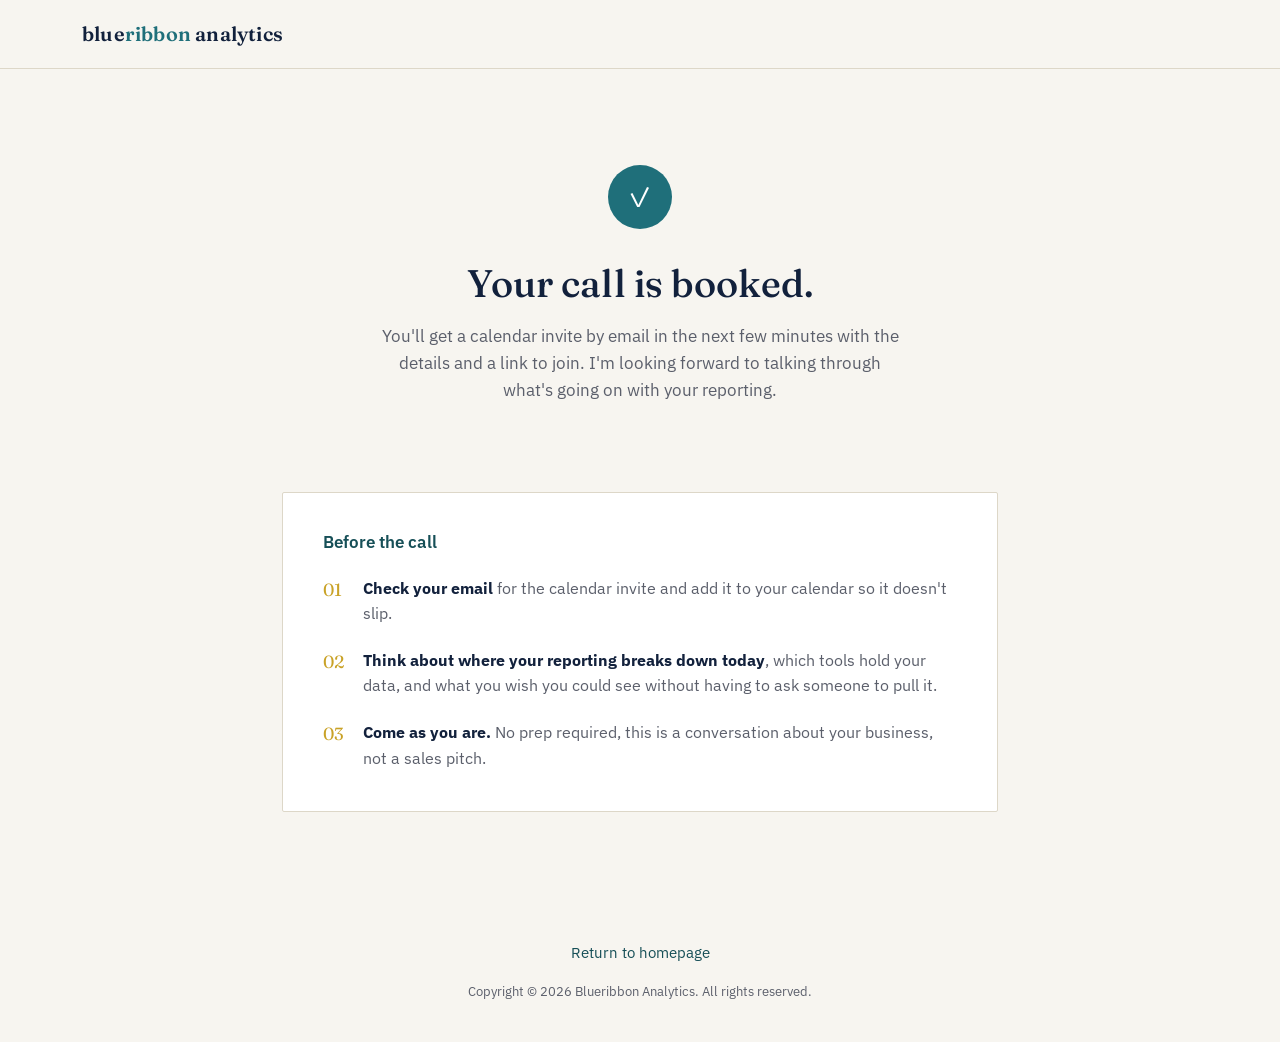
==== booking-confirmed/index.html @ b808d117 "Update index.html" ====
<!DOCTYPE html>
<html lang="en">
<head>
<meta charset="UTF-8">
<meta name="viewport" content="width=device-width, initial-scale=1.0">
<meta name="robots" content="noindex, nofollow">
<title>Booking Confirmed | Blueribbon Analytics</title>
<link rel="preconnect" href="https://fonts.googleapis.com">
<link rel="preconnect" href="https://fonts.gstatic.com" crossorigin>
<link href="https://fonts.googleapis.com/css2?family=Fraunces:opsz,wght@9..144,400;9..144,500;9..144,600&family=IBM+Plex+Sans:wght@400;500;600&display=swap" rel="stylesheet">
<style>

  :root{
    --ink:#12213C;
    --paper:#F7F5F0;
    --white:#FFFFFF;
    --signal:#1F6F7A;
    --signal-dark:#164F57;
    --gold:#C9A227;
    --line:#DDD7C8;
    --muted:#5B5F6B;
    --radius:2px;
    --maxw:780px;
  }

  *{box-sizing:border-box;}
  body{
    margin:0;
    background:var(--paper);
    color:var(--ink);
    font-family:'IBM Plex Sans', sans-serif;
    font-size:16px;
    line-height:1.6;
  }
  h1,h2{
    font-family:'Fraunces', serif;
    font-weight:500;
    line-height:1.15;
    margin:0;
    color:var(--ink);
  }
  p{margin:0;}
  a{color:inherit;}
  .wrap{max-width:var(--maxw); margin:0 auto; padding:0 32px;}

  header.site-nav{
    border-bottom:1px solid var(--line);
    background:var(--paper);
  }
  .nav-inner{
    max-width:1180px; margin:0 auto; padding:18px 32px;
  }
  .logo{
    font-family:'Fraunces', serif; font-weight:600; font-size:1.25rem;
    letter-spacing:0.01em;
  }
  .logo span{color:var(--signal);}

  section.confirm-hero{padding:96px 0 40px; text-align:center;}
  .check-badge{
    width:64px; height:64px; border-radius:50%;
    background:var(--signal); color:var(--white);
    display:flex; align-items:center; justify-content:center;
    margin:0 auto 32px; font-size:28px;
  }
  .confirm-hero h1{font-size:clamp(1.8rem, 3vw, 2.4rem); max-width:24ch; margin:0 auto 18px;}
  .confirm-hero p{font-size:1.05rem; color:var(--muted); max-width:52ch; margin:0 auto;}

  section.next-steps{padding:48px 0 88px;}
  .steps-card{
    background:var(--white); border:1px solid var(--line);
    border-radius:var(--radius); padding:40px;
  }
  .steps-card h2{font-size:1.05rem; font-weight:600; font-family:'IBM Plex Sans', sans-serif; color:var(--signal-dark); margin-bottom:24px;}
  .step-row{display:flex; gap:16px; margin-bottom:22px;}
  .step-row:last-child{margin-bottom:0;}
  .step-num{
    font-family:'Fraunces', serif; color:var(--gold); font-size:1.1rem;
    flex-shrink:0; width:24px;
  }
  .step-text p{color:var(--muted); font-size:0.98rem;}
  .step-text strong{color:var(--ink);}

  footer{padding:40px 0; text-align:center;}
  footer a{text-decoration:none; color:var(--signal-dark); font-size:0.92rem;}
  .footer-bottom{font-size:0.82rem; color:var(--muted); margin-top:16px;}

</style>
<!-- Google tag (gtag.js) -->
<script async src="https://www.googletagmanager.com/gtag/js?id=G-GEXEQWJWHE"></script>
<script>
  window.dataLayer = window.dataLayer || [];
  function gtag(){dataLayer.push(arguments);}
  gtag("js", new Date());
  gtag("config", "G-GEXEQWJWHE");
</script>
</head>
<body>

<header class="site-nav">
  <div class="nav-inner">
    <div class="logo">blue<span>ribbon</span> analytics</div>
  </div>
</header>

<section class="confirm-hero">
  <div class="wrap">
    <div class="check-badge">&#10003;</div>
    <h1>Your call is booked.</h1>
    <p>You'll get a calendar invite by email in the next few minutes with the details and a link to join. I'm looking forward to talking through what's going on with your reporting.</p>
  </div>
</section>

<section class="next-steps">
  <div class="wrap">
    <div class="steps-card">
      <h2>Before the call</h2>
      <div class="step-row">
        <div class="step-num">01</div>
        <div class="step-text"><p><strong>Check your email</strong> for the calendar invite and add it to your calendar so it doesn't slip.</p></div>
      </div>
      <div class="step-row">
        <div class="step-num">02</div>
        <div class="step-text"><p><strong>Think about where your reporting breaks down today</strong>, which tools hold your data, and what you wish you could see without having to ask someone to pull it.</p></div>
      </div>
      <div class="step-row">
        <div class="step-num">03</div>
        <div class="step-text"><p><strong>Come as you are.</strong> No prep required, this is a conversation about your business, not a sales pitch.</p></div>
      </div>
    </div>
  </div>
</section>

<footer>
  <a href="/">Return to homepage</a>
  <div class="footer-bottom">Copyright &copy; 2026 Blueribbon Analytics. All rights reserved.</div>
</footer>

</body>
</html>
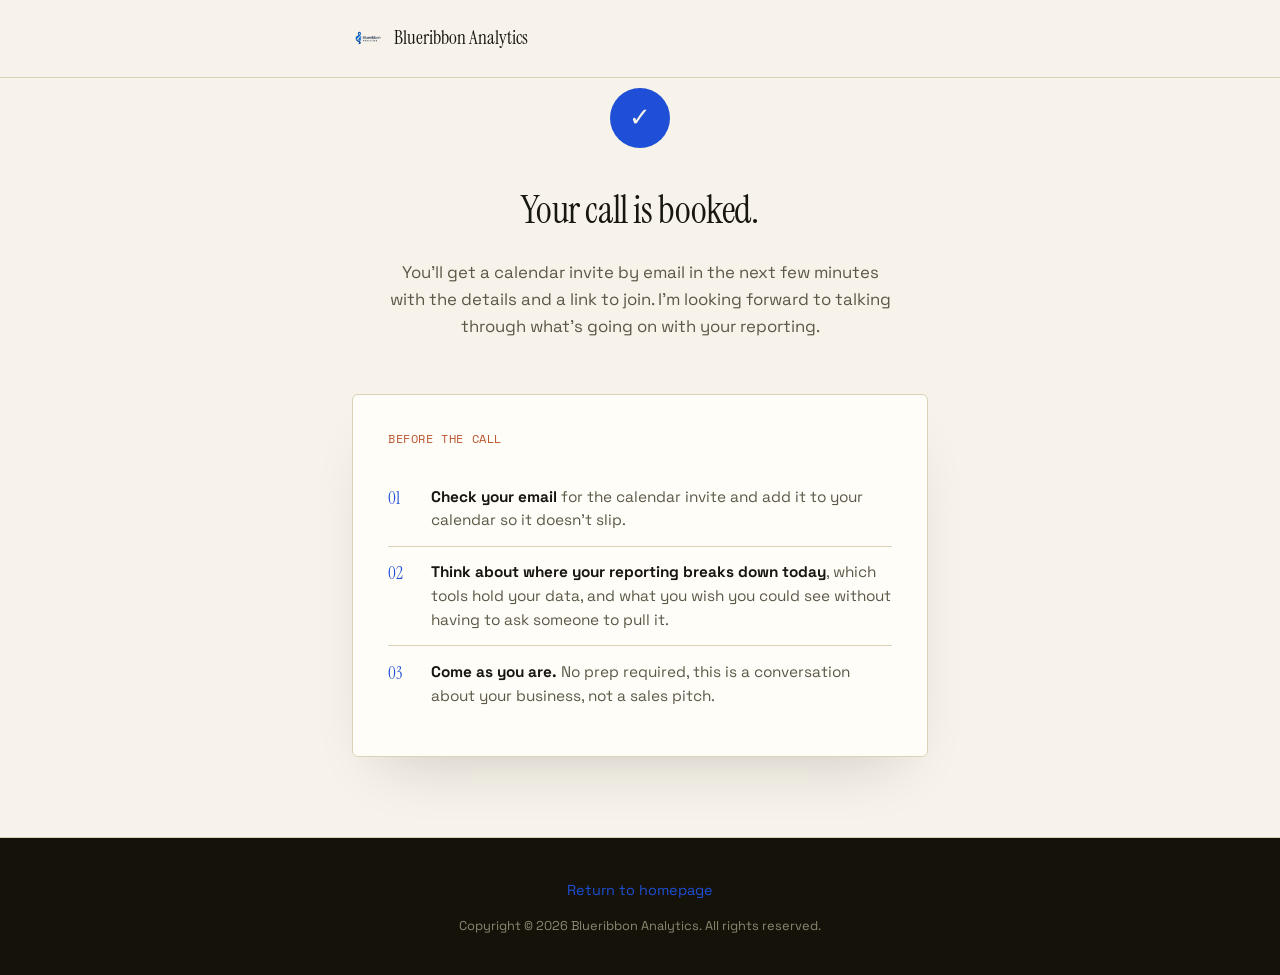
==== commit 65c858ae: "Rename booking-confirmed-index.html to booking-confirmed/index.html" ====
--- a/booking-confirmed/index.html
+++ b/booking-confirmed/index.html
@@ -7,83 +7,472 @@
 <title>Booking Confirmed | Blueribbon Analytics</title>
 <link rel="preconnect" href="https://fonts.googleapis.com">
 <link rel="preconnect" href="https://fonts.gstatic.com" crossorigin>
-<link href="https://fonts.googleapis.com/css2?family=Fraunces:opsz,wght@9..144,400;9..144,500;9..144,600&family=IBM+Plex+Sans:wght@400;500;600&display=swap" rel="stylesheet">
+<link href="https://fonts.googleapis.com/css2?family=Instrument+Serif:ital@0;1&family=Space+Grotesk:wght@400;600;700&family=Space+Mono:wght@400&display=swap" rel="stylesheet">
 <style>
-
   :root{
-    --ink:#12213C;
-    --paper:#F7F5F0;
-    --white:#FFFFFF;
-    --signal:#1F6F7A;
-    --signal-dark:#164F57;
-    --gold:#C9A227;
-    --line:#DDD7C8;
-    --muted:#5B5F6B;
-    --radius:2px;
-    --maxw:780px;
+    --paper:#F7F3EA;
+    --paper-2:#EFE8D8;
+    --paper-3:#E7DEC9;
+    --ink:#17160F;
+    --ink-soft:#5C5847;
+    --ink-faint:#8C8672;
+    --line:#DBD1B8;
+    --line-strong:#C7BB9C;
+    --blue:#1E4FD6;
+    --blue-deep:#12379E;
+    --rust:#B8542C;
+    --rust-soft:#E3B392;
+    --cream-card:#FFFDF8;
+    --dark:#151309;
+    --dark-2:#1E1B10;
+    --radius-md:4px;
+    --radius-lg:6px;
+    --maxw:1240px;
   }
 
   *{box-sizing:border-box;}
+  html{scroll-behavior:smooth;}
+  @media (prefers-reduced-motion: reduce){
+    html{scroll-behavior:auto;}
+    *{animation-duration:0.001ms !important; animation-iteration-count:1 !important; transition-duration:0.001ms !important;}
+  }
+
   body{
     margin:0;
+    font-family:'Space Grotesk', sans-serif;
+    color:var(--ink);
     background:var(--paper);
+    line-height:1.6;
+    -webkit-font-smoothing:antialiased;
+    font-size:16.5px;
+  }
+  h1,h2,h3,h4{
+    font-family:'Instrument Serif', serif;
+    margin:0;
+    font-weight:400;
+    letter-spacing:-0.01em;
+  }
+  p{margin:0;}
+  a{color:inherit;text-decoration:none;}
+  img{max-width:100%;display:block;}
+  ul{list-style:none;margin:0;padding:0;}
+  button{font-family:inherit; background:none; border:none; cursor:pointer;}
+  section{padding:7rem 0;}
+  .wrap{width:min(var(--maxw), 92%); margin:0 auto;}
+  .mono{font-family:'Space Mono', monospace;}
+
+  .skip-link{
+    position:absolute; left:-999px; top:auto;
+    background:var(--rust); color:var(--paper);
+    padding:0.9rem 1.4rem; z-index:300; font-weight:700;
+  }
+  .skip-link:focus{left:0; top:0;}
+  a:focus-visible, button:focus-visible, summary:focus-visible{
+    outline:3px solid var(--rust); outline-offset:3px;
+  }
+
+  /* progress bar */
+  #scroll-progress{
+    position:fixed; top:0; left:0; height:3px; background:linear-gradient(90deg, var(--blue), var(--rust));
+    width:0%; z-index:400; transition:width 0.1s linear;
+  }
+
+  /* ---------- BUTTONS ---------- */
+  .btn{
+    display:inline-flex; align-items:center; gap:0.6rem;
+    padding:1rem 1.9rem;
+    font-weight:600; font-size:0.95rem;
+    border-radius:2px;
+    transition:transform 0.2s ease, background 0.2s ease, color 0.2s ease, border-color 0.2s ease;
+  }
+  .btn-solid{background:var(--ink); color:var(--paper);}
+  .btn-solid:hover{background:var(--rust); transform:translateY(-2px);}
+  .btn-line{border:1.5px solid var(--ink); color:var(--ink);}
+  .btn-line:hover{border-color:var(--rust); color:var(--rust);}
+  .btn-text{gap:0.4rem; font-weight:600; border-bottom:1.5px solid var(--ink); padding:0.2rem 0 0.1rem; border-radius:0;}
+  .btn-text:hover{border-color:var(--rust); color:var(--rust);}
+  .btn-text svg{width:14px; height:14px; transition:transform 0.2s ease;}
+  .btn-text:hover svg{transform:translate(3px,-3px);}
+  .btn-text-light{color:var(--paper); border-bottom:1.5px solid rgba(247,243,234,0.5);}
+  .btn-text-light:hover{color:var(--rust-soft); border-color:var(--rust-soft);}
+
+  /* ---------- NAV ---------- */
+  header{
+    position:fixed; inset:0 0 auto 0; z-index:200;
+    padding:1.3rem 0;
+    transition:background 0.3s ease, padding 0.3s ease, border-color 0.3s ease;
+    border-bottom:1px solid transparent;
+  }
+  header.scrolled{
+    background:rgba(247,243,234,0.92);
+    backdrop-filter:blur(8px);
+    border-bottom-color:var(--line);
+    padding:0.9rem 0;
+  }
+  nav{display:flex; align-items:center; justify-content:space-between; gap:1.5rem;}
+  .brand{display:flex; align-items:center; gap:0.7rem;}
+  .brand img{height:60px; width:60px; border-radius:8px;}
+  .brand-name{font-family:'Instrument Serif', serif; font-size:1.55rem; color:var(--ink); white-space:nowrap;}
+  .nav-links{display:flex; align-items:center; gap:2.1rem;}
+  .nav-links a{font-size:0.85rem; font-weight:600; text-transform:uppercase; letter-spacing:0.04em; color:var(--ink-soft); position:relative;}
+  .nav-links a:hover{color:var(--ink);}
+  .nav-links a.btn-solid{color:var(--paper);}
+  .nav-links a.btn-solid:hover{background:var(--blue); color:var(--paper);}
+  .nav-toggle{display:none; color:var(--ink); padding:0.4rem;}
+  .nav-toggle svg{width:24px; height:24px;}
+
+  /* ---------- HERO ---------- */
+  .hero{padding:9.5rem 0 5rem; position:relative; overflow:hidden;}
+  .hero .wrap{display:grid; grid-template-columns:1.15fr 0.85fr; gap:4rem; align-items:center;}
+  .hero-eyebrow{
+    display:inline-flex; align-items:center; gap:0.6rem;
+    font-size:0.76rem; font-weight:700; letter-spacing:0.08em; text-transform:uppercase;
+    color:var(--rust); margin-bottom:1.6rem;
+  }
+  .hero-eyebrow::before{content:'◆'; font-size:0.6rem;}
+  .hero h1{
+    font-size:clamp(2.6rem, 5.2vw, 4.4rem);
+    line-height:1.04;
     color:var(--ink);
-    font-family:'IBM Plex Sans', sans-serif;
-    font-size:16px;
-    line-height:1.6;
-  }
-  h1,h2{
-    font-family:'Fraunces', serif;
-    font-weight:500;
-    line-height:1.15;
-    margin:0;
-    color:var(--ink);
-  }
-  p{margin:0;}
-  a{color:inherit;}
-  .wrap{max-width:var(--maxw); margin:0 auto; padding:0 32px;}
-
-  header.site-nav{
-    border-bottom:1px solid var(--line);
-    background:var(--paper);
-  }
-  .nav-inner{
-    max-width:1180px; margin:0 auto; padding:18px 32px;
-  }
-  .logo{
-    font-family:'Fraunces', serif; font-weight:600; font-size:1.25rem;
-    letter-spacing:0.01em;
-  }
-  .logo span{color:var(--signal);}
-
-  section.confirm-hero{padding:96px 0 40px; text-align:center;}
-  .check-badge{
-    width:64px; height:64px; border-radius:50%;
-    background:var(--signal); color:var(--white);
-    display:flex; align-items:center; justify-content:center;
-    margin:0 auto 32px; font-size:28px;
-  }
-  .confirm-hero h1{font-size:clamp(1.8rem, 3vw, 2.4rem); max-width:24ch; margin:0 auto 18px;}
-  .confirm-hero p{font-size:1.05rem; color:var(--muted); max-width:52ch; margin:0 auto;}
-
-  section.next-steps{padding:48px 0 88px;}
-  .steps-card{
-    background:var(--white); border:1px solid var(--line);
-    border-radius:var(--radius); padding:40px;
-  }
-  .steps-card h2{font-size:1.05rem; font-weight:600; font-family:'IBM Plex Sans', sans-serif; color:var(--signal-dark); margin-bottom:24px;}
-  .step-row{display:flex; gap:16px; margin-bottom:22px;}
-  .step-row:last-child{margin-bottom:0;}
-  .step-num{
-    font-family:'Fraunces', serif; color:var(--gold); font-size:1.1rem;
-    flex-shrink:0; width:24px;
-  }
-  .step-text p{color:var(--muted); font-size:0.98rem;}
-  .step-text strong{color:var(--ink);}
-
-  footer{padding:40px 0; text-align:center;}
-  footer a{text-decoration:none; color:var(--signal-dark); font-size:0.92rem;}
-  .footer-bottom{font-size:0.82rem; color:var(--muted); margin-top:16px;}
+    margin-bottom:1.6rem;
+  }
+  .hero h1 i{font-style:italic; color:var(--blue);}
+  .hero .lead{
+    font-size:1.32rem; line-height:1.55; color:var(--ink-soft); max-width:33rem; margin-bottom:2.3rem;
+  }
+  .hero-actions{display:flex; flex-wrap:wrap; align-items:center; gap:1.6rem; margin-bottom:2.4rem;}
+  .hero-note{font-size:0.92rem; color:var(--ink-faint); max-width:27rem; margin-bottom:1.8rem;}
+  .hero-tags{display:flex; flex-wrap:wrap; align-items:center; gap:0.7rem;}
+  .hero-tags span{
+    font-family:'Space Mono', monospace;
+    font-size:0.72rem; color:var(--ink-soft);
+    border:1px solid var(--line-strong); padding:0.4rem 0.7rem; border-radius:2px;
+  }
+  .hero-badge-icon{
+    display:inline-flex; align-items:center; gap:0.5rem;
+    font-family:'Space Mono', monospace; font-size:0.72rem; color:var(--ink-soft);
+    border:1px solid var(--line-strong); padding:0.3rem 0.8rem 0.3rem 0.3rem; border-radius:100px;
+    background:var(--cream-card);
+  }
+  .hero-badge-icon img{height:26px; width:26px; border-radius:50%; object-fit:cover; flex-shrink:0;}
+
+  /* Hero flow visual */
+  .flow-visual{position:relative; display:flex; flex-direction:column; align-items:stretch; gap:0;}
+  .flow-source{
+    display:flex; align-items:center; gap:0.8rem;
+    background:var(--cream-card); border:1px solid var(--line);
+    border-radius:var(--radius-md); padding:0.75rem 1rem;
+    font-size:0.86rem; font-weight:600; color:var(--ink-soft);
+    box-shadow:0 8px 20px -14px rgba(23,22,15,0.15);
+  }
+  .flow-source svg{width:18px; height:18px; color:var(--blue); flex-shrink:0;}
+  .flow-connector{
+    width:1.5px; height:24px; background:repeating-linear-gradient(to bottom, var(--line-strong) 0 4px, transparent 4px 8px);
+    margin-left:1.35rem;
+  }
+  .flow-result{
+    margin-top:0.6rem;
+    background:linear-gradient(165deg, #201D12 0%, var(--ink) 55%, #0F0E09 100%);
+    color:var(--paper);
+    border-radius:12px;
+    padding:0;
+    box-shadow:0 40px 80px -32px rgba(23,22,15,0.55), 0 1px 0 rgba(255,255,255,0.06) inset;
+    position:relative;
+    overflow:hidden;
+    border:1px solid rgba(247,243,234,0.08);
+  }
+  .flow-result::before{
+    content:'';
+    position:absolute; inset:0;
+    background:radial-gradient(circle at 85% -10%, rgba(62,130,250,0.28), transparent 55%);
+    pointer-events:none;
+  }
+  .flow-result-chrome{
+    display:flex; align-items:center; gap:0.4rem;
+    padding:0.85rem 1.3rem;
+    border-bottom:1px solid rgba(247,243,234,0.08);
+    position:relative;
+  }
+  .flow-result-chrome span{width:7px; height:7px; border-radius:50%; background:rgba(247,243,234,0.16);}
+  .flow-result-chrome .rc-title{
+    margin-left:auto; font-family:'Space Mono',monospace; font-size:0.66rem; letter-spacing:0.05em;
+    color:rgba(247,243,234,0.4); text-transform:uppercase;
+  }
+  .flow-result-body{padding:1.7rem 1.8rem 1.9rem; position:relative;}
+  .flow-result-label{
+    font-family:'Space Mono', monospace; font-size:0.68rem; letter-spacing:0.08em; text-transform:uppercase;
+    color:var(--rust-soft); margin-bottom:1rem; display:flex; align-items:center; gap:0.5rem;
+  }
+  .flow-result-label .dot{width:6px; height:6px; border-radius:50%; background:#7CD98A; box-shadow:0 0 10px #7CD98A; animation:pulse 2s infinite;}
+  @keyframes pulse{0%,100%{opacity:1;}50%{opacity:0.25;}}
+  .flow-result-num{font-family:'Instrument Serif', serif; font-style:italic; font-size:3.4rem; margin-bottom:0.3rem; letter-spacing:-0.01em;}
+  .flow-result-sub{font-size:0.9rem; color:rgba(247,243,234,0.6); margin-bottom:1.5rem;}
+  .flow-spark{display:flex; align-items:flex-end; gap:5px; height:44px; margin-bottom:0.3rem;}
+  .flow-spark div{flex:1; background:linear-gradient(180deg, #5B9BFF, #1E4FD6); border-radius:3px 3px 1px 1px; height:var(--h); box-shadow:0 4px 12px -4px rgba(30,79,214,0.6);}
+  .flow-spark-labels{display:flex; justify-content:space-between; font-family:'Space Mono',monospace; font-size:0.62rem; color:rgba(247,243,234,0.35); margin-top:0.5rem;}
+
+  /* ---------- MARQUEE STRIP ---------- */
+  .marquee-strip{background:var(--dark); color:var(--paper); overflow:hidden; padding:1.6rem 0; border-top:1px solid rgba(247,243,234,0.1); border-bottom:1px solid rgba(247,243,234,0.1);}
+  .marquee-track{display:flex; width:max-content; animation:marquee 32s linear infinite;}
+  .marquee-track span{
+    display:inline-flex; align-items:center; gap:1rem;
+    font-family:'Space Mono', monospace; font-size:0.92rem; font-weight:400;
+    padding:0 2.2rem; white-space:nowrap; color:rgba(247,243,234,0.85);
+  }
+  .marquee-track span b{color:var(--rust-soft); font-weight:700;}
+  .marquee-track span::after{content:'◆'; color:rgba(247,243,234,0.25); margin-left:2.2rem; font-size:0.6rem;}
+  @keyframes marquee{from{transform:translateX(0);} to{transform:translateX(-50%);}}
+
+  /* ---------- SECTION HEADS ---------- */
+  .head-row{display:flex; justify-content:space-between; align-items:flex-end; gap:2rem; margin-bottom:3.6rem; flex-wrap:wrap;}
+  .kicker{
+    display:flex; align-items:center; gap:0.6rem;
+    font-family:'Space Mono', monospace; font-size:0.74rem; letter-spacing:0.05em; text-transform:uppercase;
+    color:var(--rust); margin-bottom:1rem;
+  }
+  .kicker::before{content:''; width:26px; height:1.5px; background:var(--rust);}
+  .head-row h2{font-size:clamp(1.9rem, 3.2vw, 2.7rem); max-width:34rem;}
+  .head-row p{max-width:25rem; color:var(--ink-soft); font-size:1.15rem; line-height:1.55;}
+
+  /* ---------- HOW IT WORKS: TIMELINE ---------- */
+  #how{background:var(--paper);}
+  .timeline{position:relative; padding-left:0;}
+  .timeline-rail{position:absolute; left:2.15rem; top:0.4rem; bottom:0.4rem; width:2px; background:var(--line);}
+  .timeline-rail-fill{position:absolute; left:0; top:0; width:100%; height:0%; background:var(--rust); transition:height 0.15s ease-out;}
+  .timeline-item{position:relative; display:grid; grid-template-columns:4.3rem 1fr; gap:1.5rem; padding-bottom:3.2rem;}
+  .timeline-item:last-child{padding-bottom:0;}
+  .timeline-num{
+    font-family:'Instrument Serif', serif; font-size:1.7rem; color:var(--paper);
+    background:var(--ink); width:4.3rem; height:4.3rem; border-radius:50%;
+    display:flex; align-items:center; justify-content:center; position:relative; z-index:2;
+    flex-shrink:0;
+  }
+  .timeline-body h3{font-size:1.55rem; margin-bottom:0.6rem;}
+  .timeline-body p{color:var(--ink-soft); font-size:1rem; max-width:36rem;}
+
+  /* ---------- BENEFITS: EDITORIAL LIST ---------- */
+  .benefits-section{background:var(--paper-2);}
+  .benefit-row{
+    display:grid; grid-template-columns:5rem 1fr 1fr; gap:2rem; align-items:center;
+    padding:1.8rem 0; border-bottom:1px solid var(--line-strong);
+  }
+  .benefit-row:first-of-type{border-top:1px solid var(--line-strong);}
+  .benefit-index{font-family:'Instrument Serif', serif; font-style:italic; font-size:1.6rem; color:var(--rust);}
+  .benefit-row h3{font-size:1.35rem;}
+  .benefit-row p{color:var(--ink-soft); font-size:0.98rem;}
+
+  /* ---------- SERVICES: ACCORDION ---------- */
+  #services{background:var(--paper);}
+  .vert-accordion{border-top:1px solid var(--line-strong);}
+  .vert-item{border-bottom:1px solid var(--line-strong);}
+  .vert-item summary{
+    list-style:none; cursor:pointer;
+    display:flex; align-items:center; gap:1.4rem;
+    padding:1.7rem 0;
+  }
+  .vert-item summary::-webkit-details-marker{display:none;}
+  .vert-num{font-family:'Space Mono',monospace; color:var(--ink-faint); font-size:0.95rem; width:2.2rem; flex-shrink:0;}
+  .vert-name{font-family:'Instrument Serif', serif; font-size:1.5rem; flex:1;}
+  .vert-plus{width:28px; height:28px; border:1px solid var(--line-strong); border-radius:50%; display:flex; align-items:center; justify-content:center; flex-shrink:0; position:relative;}
+  .vert-plus::before, .vert-plus::after{content:''; position:absolute; background:var(--ink);}
+  .vert-plus::before{width:11px; height:1.4px;}
+  .vert-plus::after{width:1.4px; height:11px; transition:transform 0.2s ease;}
+  .vert-item[open] .vert-plus::after{transform:rotate(90deg); opacity:0;}
+  .vert-content{padding:0 0 2.2rem 3.6rem; display:grid; grid-template-columns:1.1fr 1fr; gap:2rem;}
+  .vert-problem{color:var(--ink-soft); font-size:0.98rem;}
+  .vert-problem strong{color:var(--ink); display:block; font-family:'Space Mono',monospace; font-size:0.72rem; text-transform:uppercase; letter-spacing:0.05em; margin-bottom:0.6rem;}
+  .vert-outcomes li{position:relative; padding-left:1.2rem; font-size:0.94rem; margin-bottom:0.55rem; color:var(--ink);}
+  .vert-outcomes li::before{content:'—'; position:absolute; left:0; color:var(--rust);}
+  .verticals-note{margin-top:2.2rem; font-size:0.96rem; color:var(--ink-soft);}
+  .verticals-note a{color:var(--blue); font-weight:600; border-bottom:1px solid var(--blue);}
+
+  /* ---------- PORTFOLIO: SCROLL CAROUSEL ---------- */
+  .live-demo{background:var(--dark); color:var(--paper);}
+  .live-demo .kicker{color:var(--rust-soft);}
+  .live-demo .kicker::before{background:var(--rust-soft);}
+  .live-demo .head-row p{color:rgba(247,243,234,0.6);}
+  .carousel-controls{display:flex; gap:0.6rem;}
+  .carousel-btn{
+    width:46px; height:46px; border-radius:50%; border:1px solid rgba(247,243,234,0.25);
+    display:flex; align-items:center; justify-content:center; color:var(--paper);
+    transition:border-color 0.2s ease, background 0.2s ease;
+  }
+  .carousel-btn:hover{border-color:var(--rust-soft); background:rgba(247,243,234,0.06);}
+  .carousel-btn svg{width:18px; height:18px;}
+  .carousel-track{
+    display:flex; gap:1.6rem; overflow-x:auto; scroll-snap-type:x mandatory;
+    padding-bottom:1rem; margin:0 -1px;
+    scrollbar-width:none;
+  }
+  .carousel-track::-webkit-scrollbar{display:none;}
+  .case-card{
+    scroll-snap-align:start;
+    flex:0 0 min(560px, 86vw);
+    background:var(--dark-2);
+    border:1px solid rgba(247,243,234,0.1);
+    border-radius:var(--radius-lg);
+    padding:2.2rem;
+    position:relative;
+    overflow:hidden;
+  }
+  .case-ghost-num{
+    position:absolute; top:-1.2rem; right:0.6rem;
+    font-family:'Instrument Serif', serif; font-size:8rem; color:rgba(247,243,234,0.04);
+    line-height:1; pointer-events:none;
+  }
+  .case-tag{
+    font-family:'Space Mono', monospace; font-size:0.72rem; text-transform:uppercase; letter-spacing:0.05em;
+    color:var(--rust-soft); margin-bottom:1rem; display:block; position:relative;
+  }
+  .case-card h3{font-size:1.5rem; margin-bottom:1rem; position:relative; max-width:22rem;}
+  .case-card p{color:rgba(247,243,234,0.72); font-size:0.96rem; margin-bottom:1.2rem; position:relative;}
+  .case-note{font-size:0.8rem; color:var(--rust-soft); font-style:italic; margin-bottom:1.1rem; display:block; position:relative;}
+  .img-placeholder{
+    position:relative; aspect-ratio:16/10; border-radius:var(--radius-md);
+    border:1px dashed rgba(247,243,234,0.25);
+    background:repeating-linear-gradient(135deg, rgba(247,243,234,0.03) 0 12px, transparent 12px 24px);
+    display:flex; flex-direction:column; align-items:center; justify-content:center;
+    gap:0.6rem; text-align:center; padding:1.3rem; margin-bottom:1.2rem;
+  }
+  .img-placeholder svg{width:28px; height:28px; color:rgba(247,243,234,0.3);}
+  .img-placeholder .ph-label{font-size:0.78rem; font-weight:600; color:rgba(247,243,234,0.6);}
+  .img-placeholder .ph-note{font-size:0.7rem; color:rgba(247,243,234,0.35);}
+  .img-placeholder.light{
+    border-color:var(--line-strong);
+    background:repeating-linear-gradient(135deg, rgba(23,22,15,0.04) 0 12px, transparent 12px 24px);
+  }
+  .img-placeholder.light svg{color:var(--ink-faint);}
+  .img-placeholder.light .ph-label{color:var(--ink-soft);}
+  .img-placeholder.light .ph-note{color:var(--ink-faint);}
+  .case-image{
+    position:relative; aspect-ratio:16/10; border-radius:var(--radius-md);
+    overflow:hidden; margin-bottom:1.2rem; border:1px solid rgba(247,243,234,0.12);
+  }
+  .case-image img{width:100%; height:100%; object-fit:cover; object-position:top;display:block;}
+  .showcase-link{
+    display:inline-flex; align-items:center; gap:0.4rem; color:var(--paper); font-weight:600; font-size:0.9rem;
+    border-bottom:1.5px solid var(--rust-soft); padding-bottom:0.1rem; position:relative;
+  }
+  .showcase-link:hover{color:var(--rust-soft);}
+  .showcase-link svg{width:13px; height:13px;}
+  .portfolio-footnote{margin-top:2.2rem; color:rgba(247,243,234,0.55); font-size:0.94rem; max-width:38rem;}
+
+  /* ---------- TESTIMONIALS ---------- */
+  #testimonials{background:var(--paper); position:relative;}
+  .quote-mark{font-family:'Instrument Serif', serif; font-style:italic; font-size:6rem; color:var(--line-strong); line-height:0.6; margin-bottom:1rem;}
+
+  /* ---------- ABOUT: DOSSIER ---------- */
+  .consultant{background:var(--paper-2);}
+  .consultant .wrap{display:grid; grid-template-columns:0.75fr 1.25fr; gap:4rem; align-items:start;}
+  .dossier-photo{
+    background:var(--cream-card); border:1px solid var(--line-strong); padding:0.9rem 0.9rem 1.4rem;
+    transform:rotate(-1.5deg); box-shadow:0 24px 50px -28px rgba(23,22,15,0.3);
+  }
+  .dossier-photo .img-placeholder{aspect-ratio:4/5; margin-bottom:0.9rem;}
+  .dossier-caption{font-family:'Space Mono', monospace; font-size:0.72rem; color:var(--ink-faint); text-align:center; letter-spacing:0.03em;}
+  .consultant-copy .lede{font-family:'Instrument Serif', serif; font-style:italic; font-size:1.65rem; color:var(--ink); margin-bottom:1.4rem;}
+  .consultant-copy p{color:var(--ink-soft); font-size:1.06rem; margin-bottom:1.1rem;}
+  .credential-tags{display:flex; flex-wrap:wrap; align-items:center; gap:0.7rem; margin:1.6rem 0 1.8rem;}
+  .credential-tags span{
+    font-family:'Space Mono', monospace; font-size:0.76rem; color:var(--ink);
+    border:1px solid var(--line-strong); padding:0.5rem 0.85rem; border-radius:2px;
+  }
+  .credential-badge{
+    display:inline-flex; align-items:center; gap:0.55rem;
+    font-family:'Space Mono', monospace; font-size:0.76rem; color:var(--ink);
+    border:1px solid var(--line-strong); padding:0.4rem 0.95rem 0.4rem 0.4rem; border-radius:100px;
+    background:var(--cream-card);
+  }
+  .credential-badge img{height:34px; width:34px; border-radius:50%; object-fit:cover; flex-shrink:0;}
+
+  /* ---------- FAQ ---------- */
+  .faq-section{background:var(--paper);}
+  .faq-list{max-width:52rem;}
+  .faq-item{display:grid; grid-template-columns:3rem 1fr; gap:1.2rem; border-bottom:1px solid var(--line-strong); padding:1.6rem 0;}
+  .faq-item:first-child{border-top:1px solid var(--line-strong);}
+  .faq-num{font-family:'Space Mono', monospace; color:var(--ink-faint); font-size:0.9rem; padding-top:0.15rem;}
+  .faq-item summary{cursor:pointer; font-weight:600; font-size:1.06rem; list-style:none; display:flex; align-items:center; justify-content:space-between; gap:1rem;}
+  .faq-item summary::-webkit-details-marker{display:none;}
+  .faq-item summary::after{content:'+'; font-size:1.4rem; color:var(--rust); font-weight:400; flex-shrink:0; transition:transform 0.2s ease;}
+  .faq-item[open] summary::after{transform:rotate(45deg);}
+  .faq-item p{margin-top:1rem; color:var(--ink-soft); font-size:0.98rem;}
+
+  /* ---------- FINAL CTA ---------- */
+  .cta-final{background:var(--dark); color:var(--paper); text-align:center; padding:8rem 0;}
+  .cta-final h2{font-size:clamp(2.1rem, 4.6vw, 3.6rem); font-style:italic; max-width:42rem; margin:0 auto 2.2rem; line-height:1.15;}
+
+  /* ---------- FOOTER ---------- */
+  footer{background:var(--dark); color:rgba(247,243,234,0.6); padding:0 0 3rem;}
+  .footer-rule{height:1px; background:rgba(247,243,234,0.12); margin-bottom:3rem;}
+  .footer-top{display:grid; grid-template-columns:1.4fr 0.8fr 0.8fr 1fr; gap:2.5rem; padding-bottom:3rem;}
+  .footer-brand{display:flex; align-items:center; gap:0.7rem; margin-bottom:1rem;}
+  .footer-brand img{height:42px; width:42px; border-radius:8px;}
+  .footer-brand span{font-family:'Instrument Serif', serif; color:var(--paper); font-size:1.4rem;}
+  .footer-desc{font-size:0.9rem; max-width:22rem;}
+  .footer-heading{font-family:'Space Mono',monospace; color:var(--paper); font-size:0.74rem; text-transform:uppercase; letter-spacing:0.05em; margin-bottom:1rem;}
+  .footer-links li{margin-bottom:0.65rem;}
+  .footer-links a{font-size:0.9rem;}
+  .footer-links a:hover{color:var(--rust-soft);}
+  .footer-bottom{display:flex; justify-content:space-between; align-items:center; padding-top:1.8rem; border-top:1px solid rgba(247,243,234,0.12); font-size:0.82rem; flex-wrap:wrap; gap:1rem;}
+
+  /* ---------- REVEAL ---------- */
+  [data-reveal]{opacity:0; transform:translateY(24px); transition:opacity 0.7s ease, transform 0.7s ease;}
+  [data-reveal].in-view{opacity:1; transform:translateY(0);}
+
+  /* ---------- RESPONSIVE ---------- */
+  @media (max-width: 980px){
+    .hero .wrap{grid-template-columns:1fr; gap:3rem;}
+    .hero{padding:8rem 0 3.5rem;}
+    .consultant .wrap{grid-template-columns:1fr;}
+    .dossier-photo{max-width:280px;}
+    .vert-content{grid-template-columns:1fr;}
+    .footer-top{grid-template-columns:1fr 1fr; row-gap:2.5rem;}
+    .benefit-row{grid-template-columns:3.5rem 1fr; row-gap:0.5rem;}
+    .benefit-row p{grid-column:2 / 3;}
+  }
+  @media (max-width: 640px){
+    section{padding:4.5rem 0;}
+    .nav-links{
+      position:fixed; inset:0 0 0 auto; width:min(78vw,320px);
+      background:var(--paper); flex-direction:column; align-items:flex-start;
+      padding:6.5rem 2rem 2rem; gap:1.6rem; transform:translateX(100%);
+      transition:transform 0.3s ease; box-shadow:-20px 0 40px rgba(0,0,0,0.15);
+      border-left:1px solid var(--line);
+    }
+    .nav-links.open{transform:translateX(0);}
+    .nav-toggle{display:block;}
+    .head-row{flex-direction:column; align-items:flex-start;}
+    .timeline-num{width:3.4rem; height:3.4rem; font-size:1.3rem;}
+    .timeline-item{grid-template-columns:3.4rem 1fr; gap:1rem;}
+    .timeline-rail{left:1.7rem;}
+    .vert-content{padding-left:0;}
+    .footer-top{grid-template-columns:1fr;}
+    .case-card{flex-basis:88vw;}
+  }
+
+  .bc-wrap{max-width:640px; margin:0 auto; padding:0 32px;}
+  .bc-header{padding:1.4rem 0; border-bottom:1px solid var(--line);}
+  .bc-logo{display:flex; align-items:center; gap:0.6rem;}
+  .bc-logo img{height:32px; width:32px; border-radius:8px;}
+  .bc-logo span{font-family:'Instrument Serif', serif; font-size:1.2rem; color:var(--ink);}
+  .bc-hero{padding:5.5rem 0 2.4rem; text-align:center;}
+  .bc-check{
+    width:60px; height:60px; border-radius:50%; background:var(--blue); color:var(--paper);
+    display:flex; align-items:center; justify-content:center; margin:0 auto 2rem; font-size:26px;
+  }
+  .bc-hero h1{font-family:'Instrument Serif', serif; font-size:clamp(1.9rem,3vw,2.4rem); color:var(--ink); margin-bottom:1.1rem;}
+  .bc-hero p{font-size:1.05rem; color:var(--ink-soft); max-width:32rem; margin:0 auto; line-height:1.6;}
+  .bc-steps{padding:1rem 0 5rem;}
+  .bc-card{background:var(--cream-card); border:1px solid var(--line); border-radius:var(--radius-lg); padding:2.2rem; box-shadow:0 30px 60px -30px rgba(23,22,15,0.2);}
+  .bc-card h2{font-family:'Space Mono', monospace; font-size:0.72rem; text-transform:uppercase; letter-spacing:0.05em; color:var(--rust); margin-bottom:1.4rem;}
+  .bc-step{display:grid; grid-template-columns:1.8rem 1fr; gap:0.9rem; padding:0.85rem 0; border-top:1px solid var(--line);}
+  .bc-step:first-of-type{border-top:none;}
+  .bc-step-num{font-family:'Instrument Serif', serif; color:var(--blue); font-size:1.05rem;}
+  .bc-step p{font-size:0.96rem; line-height:1.55; color:var(--ink-soft); margin:0;}
+  .bc-step strong{color:var(--ink);}
+  .bc-footer{padding:2.4rem 0; text-align:center; border-top:1px solid var(--line);}
+  .bc-footer a{font-size:0.9rem; color:var(--blue); text-decoration:none;}
+  .bc-footer-bottom{font-size:0.8rem; color:var(--ink-faint); margin-top:0.8rem;}
 
 </style>
 <!-- Google tag (gtag.js) -->
@@ -97,43 +486,48 @@
 </head>
 <body>
 
-<header class="site-nav">
-  <div class="nav-inner">
-    <div class="logo">blue<span>ribbon</span> analytics</div>
+<header class="bc-header">
+  <div class="bc-wrap">
+    <a href="https://blueribbonanalytics.com" class="bc-logo">
+      <img src="../images/logo-nav.png" alt="Blueribbon Analytics logo">
+      <span>Blueribbon Analytics</span>
+    </a>
   </div>
 </header>
 
-<section class="confirm-hero">
-  <div class="wrap">
-    <div class="check-badge">&#10003;</div>
+<section class="bc-hero">
+  <div class="bc-wrap">
+    <div class="bc-check">&#10003;</div>
     <h1>Your call is booked.</h1>
     <p>You'll get a calendar invite by email in the next few minutes with the details and a link to join. I'm looking forward to talking through what's going on with your reporting.</p>
   </div>
 </section>
 
-<section class="next-steps">
-  <div class="wrap">
-    <div class="steps-card">
+<section class="bc-steps">
+  <div class="bc-wrap">
+    <div class="bc-card">
       <h2>Before the call</h2>
-      <div class="step-row">
-        <div class="step-num">01</div>
-        <div class="step-text"><p><strong>Check your email</strong> for the calendar invite and add it to your calendar so it doesn't slip.</p></div>
+      <div class="bc-step">
+        <span class="bc-step-num">01</span>
+        <p><strong>Check your email</strong> for the calendar invite and add it to your calendar so it doesn't slip.</p>
       </div>
-      <div class="step-row">
-        <div class="step-num">02</div>
-        <div class="step-text"><p><strong>Think about where your reporting breaks down today</strong>, which tools hold your data, and what you wish you could see without having to ask someone to pull it.</p></div>
+      <div class="bc-step">
+        <span class="bc-step-num">02</span>
+        <p><strong>Think about where your reporting breaks down today</strong>, which tools hold your data, and what you wish you could see without having to ask someone to pull it.</p>
       </div>
-      <div class="step-row">
-        <div class="step-num">03</div>
-        <div class="step-text"><p><strong>Come as you are.</strong> No prep required, this is a conversation about your business, not a sales pitch.</p></div>
+      <div class="bc-step">
+        <span class="bc-step-num">03</span>
+        <p><strong>Come as you are.</strong> No prep required, this is a conversation about your business, not a sales pitch.</p>
       </div>
     </div>
   </div>
 </section>
 
-<footer>
-  <a href="/">Return to homepage</a>
-  <div class="footer-bottom">Copyright &copy; 2026 Blueribbon Analytics. All rights reserved.</div>
+<footer class="bc-footer">
+  <div class="bc-wrap">
+    <a href="https://blueribbonanalytics.com">Return to homepage</a>
+    <div class="bc-footer-bottom">Copyright &copy; 2026 Blueribbon Analytics. All rights reserved.</div>
+  </div>
 </footer>
 
 </body>
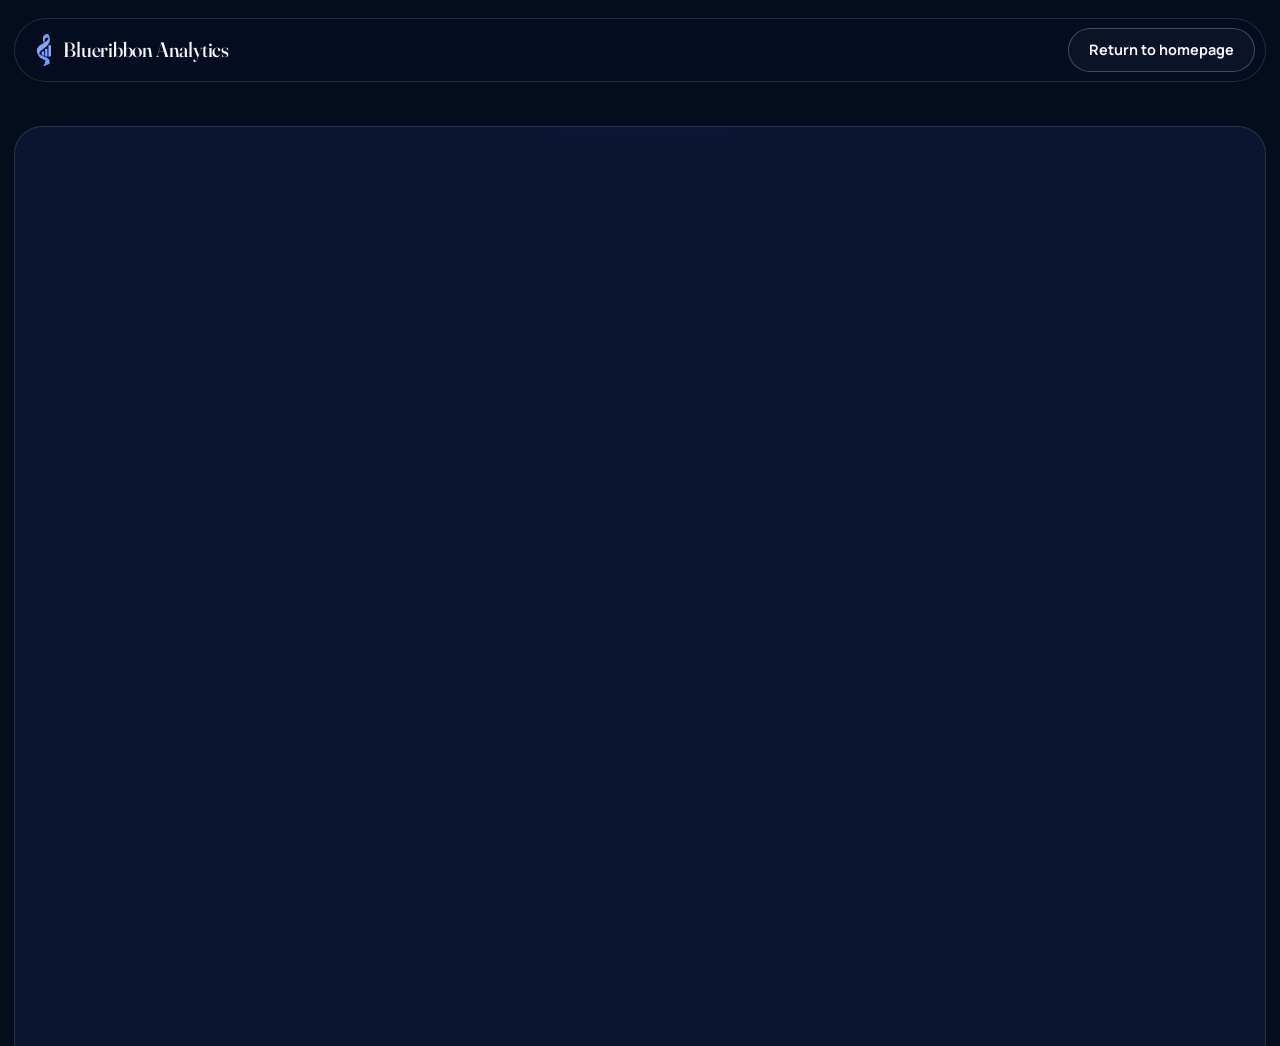
==== commit 99fd6992: "Booking confirmed page in the new design (tracking unchanged); restore enquiry_submitted event Co-Au" ====
--- a/booking-confirmed/index.html
+++ b/booking-confirmed/index.html
@@ -1,480 +1,53 @@
 <!DOCTYPE html>
 <html lang="en">
 <head>
-<meta charset="UTF-8">
-<meta name="viewport" content="width=device-width, initial-scale=1.0">
+<meta charset="utf-8">
+<meta name="viewport" content="width=device-width, initial-scale=1">
 <meta name="robots" content="noindex, nofollow">
+<meta name="theme-color" content="#050C1C">
 <title>Booking Confirmed | Blueribbon Analytics</title>
+<link rel="icon" href="../images/favicon.png" type="image/png">
 <link rel="preconnect" href="https://fonts.googleapis.com">
 <link rel="preconnect" href="https://fonts.gstatic.com" crossorigin>
-<link href="https://fonts.googleapis.com/css2?family=Instrument+Serif:ital@0;1&family=Space+Grotesk:wght@400;600;700&family=Space+Mono:wght@400&display=swap" rel="stylesheet">
+<link rel="stylesheet" href="https://fonts.googleapis.com/css2?family=Fraunces:ital,opsz,wght@0,9..144,400..700;1,9..144,400..700&amp;family=Manrope:wght@400..800&amp;family=JetBrains+Mono:wght@400;500&amp;display=swap" media="print" onload="this.media='all'">
+<noscript><link rel="stylesheet" href="https://fonts.googleapis.com/css2?family=Fraunces:ital,opsz,wght@0,9..144,400..700;1,9..144,400..700&amp;family=Manrope:wght@400..800&amp;family=JetBrains+Mono:wght@400;500&amp;display=swap"></noscript>
+<link rel="stylesheet" href="../css/style.css">
 <style>
-  :root{
-    --paper:#F7F3EA;
-    --paper-2:#EFE8D8;
-    --paper-3:#E7DEC9;
-    --ink:#17160F;
-    --ink-soft:#5C5847;
-    --ink-faint:#8C8672;
-    --line:#DBD1B8;
-    --line-strong:#C7BB9C;
-    --blue:#1E4FD6;
-    --blue-deep:#12379E;
-    --rust:#B8542C;
-    --rust-soft:#E3B392;
-    --cream-card:#FFFDF8;
-    --dark:#151309;
-    --dark-2:#1E1B10;
-    --radius-md:4px;
-    --radius-lg:6px;
-    --maxw:1240px;
-  }
+  .bc-main{min-height:100vh; display:grid; align-content:center; padding-block:7rem 2rem;}
+  .bc-panel{padding:clamp(2rem,5vw,5rem); text-align:center; background:
+    radial-gradient(900px 480px at 50% -10%, rgba(91,141,255,.22), transparent 65%), var(--panel);}
+  .bc-check{width:84px; height:84px; margin:0 auto 1.8rem; border-radius:50%; display:grid; place-items:center;
+    background:rgba(242,192,99,.12); border:1px solid rgba(242,192,99,.45); box-shadow:0 0 60px -6px rgba(242,192,99,.5);}
+  .bc-check svg{width:38px; height:38px; fill:none; stroke:var(--gold); stroke-width:2.4; stroke-linecap:round; stroke-linejoin:round;}
+  .bc-panel h1{font-size:clamp(2.4rem,5.4vw,5rem); margin-bottom:1.2rem;}
+  .bc-panel .lede{margin-inline:auto; max-width:46rem;}
+  .bc-card{max-width:62rem; margin:clamp(2rem,4vw,3.5rem) auto 0; text-align:left; padding:clamp(1.4rem,3vw,2.6rem); border-radius:24px; background:var(--panel-2); border:1px solid var(--line-2);}
+  .bc-card h2{font-size:clamp(1.5rem,2.2vw,2.2rem); margin-bottom:1.2rem;}
+  .bc-step{display:grid; grid-template-columns:3rem minmax(0,1fr); gap:1rem; padding:1.1rem 0; border-top:1px solid var(--line); align-items:start;}
+  .bc-step:first-of-type{border-top:0; padding-top:0;}
+  .bc-step-num{font-family:var(--mono); font-size:.85rem; color:var(--gold); padding-top:.2rem;}
+  .bc-step p{color:var(--muted); font-size:1.02rem; line-height:1.6;}
+  .bc-step strong{color:var(--text);}
+  .bc-foot{margin-top:clamp(2rem,4vw,3rem); display:grid; gap:.9rem; justify-items:center; font-size:.85rem; color:var(--dim);}
+  .bc-foot a.back{color:var(--text); font-weight:700; border-bottom:1px solid var(--gold); padding-bottom:.15rem;}
+  .bc-foot a.back:hover{color:var(--gold);}
+</style>
+<!-- Tracking settings: fill these in, the page is safe to upload before you do -->
+<script>
+  var BR_ADS_ID = "AW-XXXXXXXXXX";               /* Google Ads tag ID */
+  var BR_ADS_LABEL = "XXXXXXXXXXXXXXXXXXXX";     /* Booked call conversion label */
+  var BR_SHEET_URL = "https://script.google.com/macros/s/AKfycbxACrMKPXlZufUL_s5ASy49I-7M59dkWiHz_Qx0vZxIMBBhcmV2WfkH8BOLVbYvtOyr/exec"; /* Operations web app */
+</script>
 
-  *{box-sizing:border-box;}
-  html{scroll-behavior:smooth;}
-  @media (prefers-reduced-motion: reduce){
-    html{scroll-behavior:auto;}
-    *{animation-duration:0.001ms !important; animation-iteration-count:1 !important; transition-duration:0.001ms !important;}
-  }
+<!-- Read booking details from the TidyCal redirect, then remove them from the address bar before any tag loads -->
+<script>
+  (function () {
+    var q = new URLSearchParams(location.search);
+    window.brLead = { email: (q.get("e") || "").trim(), name: (q.get("n") || "").trim() };
+    if (location.search) history.replaceState(null, "", location.pathname);
+  })();
+</script>
 
-  body{
-    margin:0;
-    font-family:'Space Grotesk', sans-serif;
-    color:var(--ink);
-    background:var(--paper);
-    line-height:1.6;
-    -webkit-font-smoothing:antialiased;
-    font-size:16.5px;
-  }
-  h1,h2,h3,h4{
-    font-family:'Instrument Serif', serif;
-    margin:0;
-    font-weight:400;
-    letter-spacing:-0.01em;
-  }
-  p{margin:0;}
-  a{color:inherit;text-decoration:none;}
-  img{max-width:100%;display:block;}
-  ul{list-style:none;margin:0;padding:0;}
-  button{font-family:inherit; background:none; border:none; cursor:pointer;}
-  section{padding:7rem 0;}
-  .wrap{width:min(var(--maxw), 92%); margin:0 auto;}
-  .mono{font-family:'Space Mono', monospace;}
-
-  .skip-link{
-    position:absolute; left:-999px; top:auto;
-    background:var(--rust); color:var(--paper);
-    padding:0.9rem 1.4rem; z-index:300; font-weight:700;
-  }
-  .skip-link:focus{left:0; top:0;}
-  a:focus-visible, button:focus-visible, summary:focus-visible{
-    outline:3px solid var(--rust); outline-offset:3px;
-  }
-
-  /* progress bar */
-  #scroll-progress{
-    position:fixed; top:0; left:0; height:3px; background:linear-gradient(90deg, var(--blue), var(--rust));
-    width:0%; z-index:400; transition:width 0.1s linear;
-  }
-
-  /* ---------- BUTTONS ---------- */
-  .btn{
-    display:inline-flex; align-items:center; gap:0.6rem;
-    padding:1rem 1.9rem;
-    font-weight:600; font-size:0.95rem;
-    border-radius:2px;
-    transition:transform 0.2s ease, background 0.2s ease, color 0.2s ease, border-color 0.2s ease;
-  }
-  .btn-solid{background:var(--ink); color:var(--paper);}
-  .btn-solid:hover{background:var(--rust); transform:translateY(-2px);}
-  .btn-line{border:1.5px solid var(--ink); color:var(--ink);}
-  .btn-line:hover{border-color:var(--rust); color:var(--rust);}
-  .btn-text{gap:0.4rem; font-weight:600; border-bottom:1.5px solid var(--ink); padding:0.2rem 0 0.1rem; border-radius:0;}
-  .btn-text:hover{border-color:var(--rust); color:var(--rust);}
-  .btn-text svg{width:14px; height:14px; transition:transform 0.2s ease;}
-  .btn-text:hover svg{transform:translate(3px,-3px);}
-  .btn-text-light{color:var(--paper); border-bottom:1.5px solid rgba(247,243,234,0.5);}
-  .btn-text-light:hover{color:var(--rust-soft); border-color:var(--rust-soft);}
-
-  /* ---------- NAV ---------- */
-  header{
-    position:fixed; inset:0 0 auto 0; z-index:200;
-    padding:1.3rem 0;
-    transition:background 0.3s ease, padding 0.3s ease, border-color 0.3s ease;
-    border-bottom:1px solid transparent;
-  }
-  header.scrolled{
-    background:rgba(247,243,234,0.92);
-    backdrop-filter:blur(8px);
-    border-bottom-color:var(--line);
-    padding:0.9rem 0;
-  }
-  nav{display:flex; align-items:center; justify-content:space-between; gap:1.5rem;}
-  .brand{display:flex; align-items:center; gap:0.7rem;}
-  .brand img{height:60px; width:60px; border-radius:8px;}
-  .brand-name{font-family:'Instrument Serif', serif; font-size:1.55rem; color:var(--ink); white-space:nowrap;}
-  .nav-links{display:flex; align-items:center; gap:2.1rem;}
-  .nav-links a{font-size:0.85rem; font-weight:600; text-transform:uppercase; letter-spacing:0.04em; color:var(--ink-soft); position:relative;}
-  .nav-links a:hover{color:var(--ink);}
-  .nav-links a.btn-solid{color:var(--paper);}
-  .nav-links a.btn-solid:hover{background:var(--blue); color:var(--paper);}
-  .nav-toggle{display:none; color:var(--ink); padding:0.4rem;}
-  .nav-toggle svg{width:24px; height:24px;}
-
-  /* ---------- HERO ---------- */
-  .hero{padding:9.5rem 0 5rem; position:relative; overflow:hidden;}
-  .hero .wrap{display:grid; grid-template-columns:1.15fr 0.85fr; gap:4rem; align-items:center;}
-  .hero-eyebrow{
-    display:inline-flex; align-items:center; gap:0.6rem;
-    font-size:0.76rem; font-weight:700; letter-spacing:0.08em; text-transform:uppercase;
-    color:var(--rust); margin-bottom:1.6rem;
-  }
-  .hero-eyebrow::before{content:'◆'; font-size:0.6rem;}
-  .hero h1{
-    font-size:clamp(2.6rem, 5.2vw, 4.4rem);
-    line-height:1.04;
-    color:var(--ink);
-    margin-bottom:1.6rem;
-  }
-  .hero h1 i{font-style:italic; color:var(--blue);}
-  .hero .lead{
-    font-size:1.32rem; line-height:1.55; color:var(--ink-soft); max-width:33rem; margin-bottom:2.3rem;
-  }
-  .hero-actions{display:flex; flex-wrap:wrap; align-items:center; gap:1.6rem; margin-bottom:2.4rem;}
-  .hero-note{font-size:0.92rem; color:var(--ink-faint); max-width:27rem; margin-bottom:1.8rem;}
-  .hero-tags{display:flex; flex-wrap:wrap; align-items:center; gap:0.7rem;}
-  .hero-tags span{
-    font-family:'Space Mono', monospace;
-    font-size:0.72rem; color:var(--ink-soft);
-    border:1px solid var(--line-strong); padding:0.4rem 0.7rem; border-radius:2px;
-  }
-  .hero-badge-icon{
-    display:inline-flex; align-items:center; gap:0.5rem;
-    font-family:'Space Mono', monospace; font-size:0.72rem; color:var(--ink-soft);
-    border:1px solid var(--line-strong); padding:0.3rem 0.8rem 0.3rem 0.3rem; border-radius:100px;
-    background:var(--cream-card);
-  }
-  .hero-badge-icon img{height:26px; width:26px; border-radius:50%; object-fit:cover; flex-shrink:0;}
-
-  /* Hero flow visual */
-  .flow-visual{position:relative; display:flex; flex-direction:column; align-items:stretch; gap:0;}
-  .flow-source{
-    display:flex; align-items:center; gap:0.8rem;
-    background:var(--cream-card); border:1px solid var(--line);
-    border-radius:var(--radius-md); padding:0.75rem 1rem;
-    font-size:0.86rem; font-weight:600; color:var(--ink-soft);
-    box-shadow:0 8px 20px -14px rgba(23,22,15,0.15);
-  }
-  .flow-source svg{width:18px; height:18px; color:var(--blue); flex-shrink:0;}
-  .flow-connector{
-    width:1.5px; height:24px; background:repeating-linear-gradient(to bottom, var(--line-strong) 0 4px, transparent 4px 8px);
-    margin-left:1.35rem;
-  }
-  .flow-result{
-    margin-top:0.6rem;
-    background:linear-gradient(165deg, #201D12 0%, var(--ink) 55%, #0F0E09 100%);
-    color:var(--paper);
-    border-radius:12px;
-    padding:0;
-    box-shadow:0 40px 80px -32px rgba(23,22,15,0.55), 0 1px 0 rgba(255,255,255,0.06) inset;
-    position:relative;
-    overflow:hidden;
-    border:1px solid rgba(247,243,234,0.08);
-  }
-  .flow-result::before{
-    content:'';
-    position:absolute; inset:0;
-    background:radial-gradient(circle at 85% -10%, rgba(62,130,250,0.28), transparent 55%);
-    pointer-events:none;
-  }
-  .flow-result-chrome{
-    display:flex; align-items:center; gap:0.4rem;
-    padding:0.85rem 1.3rem;
-    border-bottom:1px solid rgba(247,243,234,0.08);
-    position:relative;
-  }
-  .flow-result-chrome span{width:7px; height:7px; border-radius:50%; background:rgba(247,243,234,0.16);}
-  .flow-result-chrome .rc-title{
-    margin-left:auto; font-family:'Space Mono',monospace; font-size:0.66rem; letter-spacing:0.05em;
-    color:rgba(247,243,234,0.4); text-transform:uppercase;
-  }
-  .flow-result-body{padding:1.7rem 1.8rem 1.9rem; position:relative;}
-  .flow-result-label{
-    font-family:'Space Mono', monospace; font-size:0.68rem; letter-spacing:0.08em; text-transform:uppercase;
-    color:var(--rust-soft); margin-bottom:1rem; display:flex; align-items:center; gap:0.5rem;
-  }
-  .flow-result-label .dot{width:6px; height:6px; border-radius:50%; background:#7CD98A; box-shadow:0 0 10px #7CD98A; animation:pulse 2s infinite;}
-  @keyframes pulse{0%,100%{opacity:1;}50%{opacity:0.25;}}
-  .flow-result-num{font-family:'Instrument Serif', serif; font-style:italic; font-size:3.4rem; margin-bottom:0.3rem; letter-spacing:-0.01em;}
-  .flow-result-sub{font-size:0.9rem; color:rgba(247,243,234,0.6); margin-bottom:1.5rem;}
-  .flow-spark{display:flex; align-items:flex-end; gap:5px; height:44px; margin-bottom:0.3rem;}
-  .flow-spark div{flex:1; background:linear-gradient(180deg, #5B9BFF, #1E4FD6); border-radius:3px 3px 1px 1px; height:var(--h); box-shadow:0 4px 12px -4px rgba(30,79,214,0.6);}
-  .flow-spark-labels{display:flex; justify-content:space-between; font-family:'Space Mono',monospace; font-size:0.62rem; color:rgba(247,243,234,0.35); margin-top:0.5rem;}
-
-  /* ---------- MARQUEE STRIP ---------- */
-  .marquee-strip{background:var(--dark); color:var(--paper); overflow:hidden; padding:1.6rem 0; border-top:1px solid rgba(247,243,234,0.1); border-bottom:1px solid rgba(247,243,234,0.1);}
-  .marquee-track{display:flex; width:max-content; animation:marquee 32s linear infinite;}
-  .marquee-track span{
-    display:inline-flex; align-items:center; gap:1rem;
-    font-family:'Space Mono', monospace; font-size:0.92rem; font-weight:400;
-    padding:0 2.2rem; white-space:nowrap; color:rgba(247,243,234,0.85);
-  }
-  .marquee-track span b{color:var(--rust-soft); font-weight:700;}
-  .marquee-track span::after{content:'◆'; color:rgba(247,243,234,0.25); margin-left:2.2rem; font-size:0.6rem;}
-  @keyframes marquee{from{transform:translateX(0);} to{transform:translateX(-50%);}}
-
-  /* ---------- SECTION HEADS ---------- */
-  .head-row{display:flex; justify-content:space-between; align-items:flex-end; gap:2rem; margin-bottom:3.6rem; flex-wrap:wrap;}
-  .kicker{
-    display:flex; align-items:center; gap:0.6rem;
-    font-family:'Space Mono', monospace; font-size:0.74rem; letter-spacing:0.05em; text-transform:uppercase;
-    color:var(--rust); margin-bottom:1rem;
-  }
-  .kicker::before{content:''; width:26px; height:1.5px; background:var(--rust);}
-  .head-row h2{font-size:clamp(1.9rem, 3.2vw, 2.7rem); max-width:34rem;}
-  .head-row p{max-width:25rem; color:var(--ink-soft); font-size:1.15rem; line-height:1.55;}
-
-  /* ---------- HOW IT WORKS: TIMELINE ---------- */
-  #how{background:var(--paper);}
-  .timeline{position:relative; padding-left:0;}
-  .timeline-rail{position:absolute; left:2.15rem; top:0.4rem; bottom:0.4rem; width:2px; background:var(--line);}
-  .timeline-rail-fill{position:absolute; left:0; top:0; width:100%; height:0%; background:var(--rust); transition:height 0.15s ease-out;}
-  .timeline-item{position:relative; display:grid; grid-template-columns:4.3rem 1fr; gap:1.5rem; padding-bottom:3.2rem;}
-  .timeline-item:last-child{padding-bottom:0;}
-  .timeline-num{
-    font-family:'Instrument Serif', serif; font-size:1.7rem; color:var(--paper);
-    background:var(--ink); width:4.3rem; height:4.3rem; border-radius:50%;
-    display:flex; align-items:center; justify-content:center; position:relative; z-index:2;
-    flex-shrink:0;
-  }
-  .timeline-body h3{font-size:1.55rem; margin-bottom:0.6rem;}
-  .timeline-body p{color:var(--ink-soft); font-size:1rem; max-width:36rem;}
-
-  /* ---------- BENEFITS: EDITORIAL LIST ---------- */
-  .benefits-section{background:var(--paper-2);}
-  .benefit-row{
-    display:grid; grid-template-columns:5rem 1fr 1fr; gap:2rem; align-items:center;
-    padding:1.8rem 0; border-bottom:1px solid var(--line-strong);
-  }
-  .benefit-row:first-of-type{border-top:1px solid var(--line-strong);}
-  .benefit-index{font-family:'Instrument Serif', serif; font-style:italic; font-size:1.6rem; color:var(--rust);}
-  .benefit-row h3{font-size:1.35rem;}
-  .benefit-row p{color:var(--ink-soft); font-size:0.98rem;}
-
-  /* ---------- SERVICES: ACCORDION ---------- */
-  #services{background:var(--paper);}
-  .vert-accordion{border-top:1px solid var(--line-strong);}
-  .vert-item{border-bottom:1px solid var(--line-strong);}
-  .vert-item summary{
-    list-style:none; cursor:pointer;
-    display:flex; align-items:center; gap:1.4rem;
-    padding:1.7rem 0;
-  }
-  .vert-item summary::-webkit-details-marker{display:none;}
-  .vert-num{font-family:'Space Mono',monospace; color:var(--ink-faint); font-size:0.95rem; width:2.2rem; flex-shrink:0;}
-  .vert-name{font-family:'Instrument Serif', serif; font-size:1.5rem; flex:1;}
-  .vert-plus{width:28px; height:28px; border:1px solid var(--line-strong); border-radius:50%; display:flex; align-items:center; justify-content:center; flex-shrink:0; position:relative;}
-  .vert-plus::before, .vert-plus::after{content:''; position:absolute; background:var(--ink);}
-  .vert-plus::before{width:11px; height:1.4px;}
-  .vert-plus::after{width:1.4px; height:11px; transition:transform 0.2s ease;}
-  .vert-item[open] .vert-plus::after{transform:rotate(90deg); opacity:0;}
-  .vert-content{padding:0 0 2.2rem 3.6rem; display:grid; grid-template-columns:1.1fr 1fr; gap:2rem;}
-  .vert-problem{color:var(--ink-soft); font-size:0.98rem;}
-  .vert-problem strong{color:var(--ink); display:block; font-family:'Space Mono',monospace; font-size:0.72rem; text-transform:uppercase; letter-spacing:0.05em; margin-bottom:0.6rem;}
-  .vert-outcomes li{position:relative; padding-left:1.2rem; font-size:0.94rem; margin-bottom:0.55rem; color:var(--ink);}
-  .vert-outcomes li::before{content:'—'; position:absolute; left:0; color:var(--rust);}
-  .verticals-note{margin-top:2.2rem; font-size:0.96rem; color:var(--ink-soft);}
-  .verticals-note a{color:var(--blue); font-weight:600; border-bottom:1px solid var(--blue);}
-
-  /* ---------- PORTFOLIO: SCROLL CAROUSEL ---------- */
-  .live-demo{background:var(--dark); color:var(--paper);}
-  .live-demo .kicker{color:var(--rust-soft);}
-  .live-demo .kicker::before{background:var(--rust-soft);}
-  .live-demo .head-row p{color:rgba(247,243,234,0.6);}
-  .carousel-controls{display:flex; gap:0.6rem;}
-  .carousel-btn{
-    width:46px; height:46px; border-radius:50%; border:1px solid rgba(247,243,234,0.25);
-    display:flex; align-items:center; justify-content:center; color:var(--paper);
-    transition:border-color 0.2s ease, background 0.2s ease;
-  }
-  .carousel-btn:hover{border-color:var(--rust-soft); background:rgba(247,243,234,0.06);}
-  .carousel-btn svg{width:18px; height:18px;}
-  .carousel-track{
-    display:flex; gap:1.6rem; overflow-x:auto; scroll-snap-type:x mandatory;
-    padding-bottom:1rem; margin:0 -1px;
-    scrollbar-width:none;
-  }
-  .carousel-track::-webkit-scrollbar{display:none;}
-  .case-card{
-    scroll-snap-align:start;
-    flex:0 0 min(560px, 86vw);
-    background:var(--dark-2);
-    border:1px solid rgba(247,243,234,0.1);
-    border-radius:var(--radius-lg);
-    padding:2.2rem;
-    position:relative;
-    overflow:hidden;
-  }
-  .case-ghost-num{
-    position:absolute; top:-1.2rem; right:0.6rem;
-    font-family:'Instrument Serif', serif; font-size:8rem; color:rgba(247,243,234,0.04);
-    line-height:1; pointer-events:none;
-  }
-  .case-tag{
-    font-family:'Space Mono', monospace; font-size:0.72rem; text-transform:uppercase; letter-spacing:0.05em;
-    color:var(--rust-soft); margin-bottom:1rem; display:block; position:relative;
-  }
-  .case-card h3{font-size:1.5rem; margin-bottom:1rem; position:relative; max-width:22rem;}
-  .case-card p{color:rgba(247,243,234,0.72); font-size:0.96rem; margin-bottom:1.2rem; position:relative;}
-  .case-note{font-size:0.8rem; color:var(--rust-soft); font-style:italic; margin-bottom:1.1rem; display:block; position:relative;}
-  .img-placeholder{
-    position:relative; aspect-ratio:16/10; border-radius:var(--radius-md);
-    border:1px dashed rgba(247,243,234,0.25);
-    background:repeating-linear-gradient(135deg, rgba(247,243,234,0.03) 0 12px, transparent 12px 24px);
-    display:flex; flex-direction:column; align-items:center; justify-content:center;
-    gap:0.6rem; text-align:center; padding:1.3rem; margin-bottom:1.2rem;
-  }
-  .img-placeholder svg{width:28px; height:28px; color:rgba(247,243,234,0.3);}
-  .img-placeholder .ph-label{font-size:0.78rem; font-weight:600; color:rgba(247,243,234,0.6);}
-  .img-placeholder .ph-note{font-size:0.7rem; color:rgba(247,243,234,0.35);}
-  .img-placeholder.light{
-    border-color:var(--line-strong);
-    background:repeating-linear-gradient(135deg, rgba(23,22,15,0.04) 0 12px, transparent 12px 24px);
-  }
-  .img-placeholder.light svg{color:var(--ink-faint);}
-  .img-placeholder.light .ph-label{color:var(--ink-soft);}
-  .img-placeholder.light .ph-note{color:var(--ink-faint);}
-  .case-image{
-    position:relative; aspect-ratio:16/10; border-radius:var(--radius-md);
-    overflow:hidden; margin-bottom:1.2rem; border:1px solid rgba(247,243,234,0.12);
-  }
-  .case-image img{width:100%; height:100%; object-fit:cover; object-position:top;display:block;}
-  .showcase-link{
-    display:inline-flex; align-items:center; gap:0.4rem; color:var(--paper); font-weight:600; font-size:0.9rem;
-    border-bottom:1.5px solid var(--rust-soft); padding-bottom:0.1rem; position:relative;
-  }
-  .showcase-link:hover{color:var(--rust-soft);}
-  .showcase-link svg{width:13px; height:13px;}
-  .portfolio-footnote{margin-top:2.2rem; color:rgba(247,243,234,0.55); font-size:0.94rem; max-width:38rem;}
-
-  /* ---------- TESTIMONIALS ---------- */
-  #testimonials{background:var(--paper); position:relative;}
-  .quote-mark{font-family:'Instrument Serif', serif; font-style:italic; font-size:6rem; color:var(--line-strong); line-height:0.6; margin-bottom:1rem;}
-
-  /* ---------- ABOUT: DOSSIER ---------- */
-  .consultant{background:var(--paper-2);}
-  .consultant .wrap{display:grid; grid-template-columns:0.75fr 1.25fr; gap:4rem; align-items:start;}
-  .dossier-photo{
-    background:var(--cream-card); border:1px solid var(--line-strong); padding:0.9rem 0.9rem 1.4rem;
-    transform:rotate(-1.5deg); box-shadow:0 24px 50px -28px rgba(23,22,15,0.3);
-  }
-  .dossier-photo .img-placeholder{aspect-ratio:4/5; margin-bottom:0.9rem;}
-  .dossier-caption{font-family:'Space Mono', monospace; font-size:0.72rem; color:var(--ink-faint); text-align:center; letter-spacing:0.03em;}
-  .consultant-copy .lede{font-family:'Instrument Serif', serif; font-style:italic; font-size:1.65rem; color:var(--ink); margin-bottom:1.4rem;}
-  .consultant-copy p{color:var(--ink-soft); font-size:1.06rem; margin-bottom:1.1rem;}
-  .credential-tags{display:flex; flex-wrap:wrap; align-items:center; gap:0.7rem; margin:1.6rem 0 1.8rem;}
-  .credential-tags span{
-    font-family:'Space Mono', monospace; font-size:0.76rem; color:var(--ink);
-    border:1px solid var(--line-strong); padding:0.5rem 0.85rem; border-radius:2px;
-  }
-  .credential-badge{
-    display:inline-flex; align-items:center; gap:0.55rem;
-    font-family:'Space Mono', monospace; font-size:0.76rem; color:var(--ink);
-    border:1px solid var(--line-strong); padding:0.4rem 0.95rem 0.4rem 0.4rem; border-radius:100px;
-    background:var(--cream-card);
-  }
-  .credential-badge img{height:34px; width:34px; border-radius:50%; object-fit:cover; flex-shrink:0;}
-
-  /* ---------- FAQ ---------- */
-  .faq-section{background:var(--paper);}
-  .faq-list{max-width:52rem;}
-  .faq-item{display:grid; grid-template-columns:3rem 1fr; gap:1.2rem; border-bottom:1px solid var(--line-strong); padding:1.6rem 0;}
-  .faq-item:first-child{border-top:1px solid var(--line-strong);}
-  .faq-num{font-family:'Space Mono', monospace; color:var(--ink-faint); font-size:0.9rem; padding-top:0.15rem;}
-  .faq-item summary{cursor:pointer; font-weight:600; font-size:1.06rem; list-style:none; display:flex; align-items:center; justify-content:space-between; gap:1rem;}
-  .faq-item summary::-webkit-details-marker{display:none;}
-  .faq-item summary::after{content:'+'; font-size:1.4rem; color:var(--rust); font-weight:400; flex-shrink:0; transition:transform 0.2s ease;}
-  .faq-item[open] summary::after{transform:rotate(45deg);}
-  .faq-item p{margin-top:1rem; color:var(--ink-soft); font-size:0.98rem;}
-
-  /* ---------- FINAL CTA ---------- */
-  .cta-final{background:var(--dark); color:var(--paper); text-align:center; padding:8rem 0;}
-  .cta-final h2{font-size:clamp(2.1rem, 4.6vw, 3.6rem); font-style:italic; max-width:42rem; margin:0 auto 2.2rem; line-height:1.15;}
-
-  /* ---------- FOOTER ---------- */
-  footer{background:var(--dark); color:rgba(247,243,234,0.6); padding:0 0 3rem;}
-  .footer-rule{height:1px; background:rgba(247,243,234,0.12); margin-bottom:3rem;}
-  .footer-top{display:grid; grid-template-columns:1.4fr 0.8fr 0.8fr 1fr; gap:2.5rem; padding-bottom:3rem;}
-  .footer-brand{display:flex; align-items:center; gap:0.7rem; margin-bottom:1rem;}
-  .footer-brand img{height:42px; width:42px; border-radius:8px;}
-  .footer-brand span{font-family:'Instrument Serif', serif; color:var(--paper); font-size:1.4rem;}
-  .footer-desc{font-size:0.9rem; max-width:22rem;}
-  .footer-heading{font-family:'Space Mono',monospace; color:var(--paper); font-size:0.74rem; text-transform:uppercase; letter-spacing:0.05em; margin-bottom:1rem;}
-  .footer-links li{margin-bottom:0.65rem;}
-  .footer-links a{font-size:0.9rem;}
-  .footer-links a:hover{color:var(--rust-soft);}
-  .footer-bottom{display:flex; justify-content:space-between; align-items:center; padding-top:1.8rem; border-top:1px solid rgba(247,243,234,0.12); font-size:0.82rem; flex-wrap:wrap; gap:1rem;}
-
-  /* ---------- REVEAL ---------- */
-  [data-reveal]{opacity:0; transform:translateY(24px); transition:opacity 0.7s ease, transform 0.7s ease;}
-  [data-reveal].in-view{opacity:1; transform:translateY(0);}
-
-  /* ---------- RESPONSIVE ---------- */
-  @media (max-width: 980px){
-    .hero .wrap{grid-template-columns:1fr; gap:3rem;}
-    .hero{padding:8rem 0 3.5rem;}
-    .consultant .wrap{grid-template-columns:1fr;}
-    .dossier-photo{max-width:280px;}
-    .vert-content{grid-template-columns:1fr;}
-    .footer-top{grid-template-columns:1fr 1fr; row-gap:2.5rem;}
-    .benefit-row{grid-template-columns:3.5rem 1fr; row-gap:0.5rem;}
-    .benefit-row p{grid-column:2 / 3;}
-  }
-  @media (max-width: 640px){
-    section{padding:4.5rem 0;}
-    .nav-links{
-      position:fixed; inset:0 0 0 auto; width:min(78vw,320px);
-      background:var(--paper); flex-direction:column; align-items:flex-start;
-      padding:6.5rem 2rem 2rem; gap:1.6rem; transform:translateX(100%);
-      transition:transform 0.3s ease; box-shadow:-20px 0 40px rgba(0,0,0,0.15);
-      border-left:1px solid var(--line);
-    }
-    .nav-links.open{transform:translateX(0);}
-    .nav-toggle{display:block;}
-    .head-row{flex-direction:column; align-items:flex-start;}
-    .timeline-num{width:3.4rem; height:3.4rem; font-size:1.3rem;}
-    .timeline-item{grid-template-columns:3.4rem 1fr; gap:1rem;}
-    .timeline-rail{left:1.7rem;}
-    .vert-content{padding-left:0;}
-    .footer-top{grid-template-columns:1fr;}
-    .case-card{flex-basis:88vw;}
-  }
-
-  .bc-wrap{max-width:640px; margin:0 auto; padding:0 32px;}
-  .bc-header{padding:1.4rem 0; border-bottom:1px solid var(--line);}
-  .bc-logo{display:flex; align-items:center; gap:0.6rem;}
-  .bc-logo img{height:32px; width:32px; border-radius:8px;}
-  .bc-logo span{font-family:'Instrument Serif', serif; font-size:1.2rem; color:var(--ink);}
-  .bc-hero{padding:5.5rem 0 2.4rem; text-align:center;}
-  .bc-check{
-    width:60px; height:60px; border-radius:50%; background:var(--blue); color:var(--paper);
-    display:flex; align-items:center; justify-content:center; margin:0 auto 2rem; font-size:26px;
-  }
-  .bc-hero h1{font-family:'Instrument Serif', serif; font-size:clamp(1.9rem,3vw,2.4rem); color:var(--ink); margin-bottom:1.1rem;}
-  .bc-hero p{font-size:1.05rem; color:var(--ink-soft); max-width:32rem; margin:0 auto; line-height:1.6;}
-  .bc-steps{padding:1rem 0 5rem;}
-  .bc-card{background:var(--cream-card); border:1px solid var(--line); border-radius:var(--radius-lg); padding:2.2rem; box-shadow:0 30px 60px -30px rgba(23,22,15,0.2);}
-  .bc-card h2{font-family:'Space Mono', monospace; font-size:0.72rem; text-transform:uppercase; letter-spacing:0.05em; color:var(--rust); margin-bottom:1.4rem;}
-  .bc-step{display:grid; grid-template-columns:1.8rem 1fr; gap:0.9rem; padding:0.85rem 0; border-top:1px solid var(--line);}
-  .bc-step:first-of-type{border-top:none;}
-  .bc-step-num{font-family:'Instrument Serif', serif; color:var(--blue); font-size:1.05rem;}
-  .bc-step p{font-size:0.96rem; line-height:1.55; color:var(--ink-soft); margin:0;}
-  .bc-step strong{color:var(--ink);}
-  .bc-footer{padding:2.4rem 0; text-align:center; border-top:1px solid var(--line);}
-  .bc-footer a{font-size:0.9rem; color:var(--blue); text-decoration:none;}
-  .bc-footer-bottom{font-size:0.8rem; color:var(--ink-faint); margin-top:0.8rem;}
-
-</style>
 <!-- Google tag (gtag.js) -->
 <script async src="https://www.googletagmanager.com/gtag/js?id=G-GEXEQWJWHE"></script>
 <script>
@@ -482,29 +55,31 @@
   function gtag(){dataLayer.push(arguments);}
   gtag("js", new Date());
   gtag("config", "G-GEXEQWJWHE");
+  if (BR_ADS_ID.indexOf("XXXX") === -1) {
+    gtag("config", BR_ADS_ID, { allow_enhanced_conversions: true });
+  }
 </script>
 </head>
 <body>
 
-<header class="bc-header">
-  <div class="bc-wrap">
-    <a href="https://blueribbonanalytics.com" class="bc-logo">
-      <img src="../images/logo-nav.png" alt="Blueribbon Analytics logo">
-      <span>Blueribbon Analytics</span>
-    </a>
+<header class="nav" id="nav">
+  <div class="shell">
+    <div class="nav-in">
+      <a class="brand" href="https://blueribbonanalytics.com" aria-label="Blueribbon Analytics, home">
+        <img src="../images/mark.png" width="16" height="34" alt="">
+        <span>Blueribbon Analytics</span>
+      </a>
+      <div class="nav-actions"><a class="btn btn-ghost btn-sm" href="https://blueribbonanalytics.com">Return to homepage</a></div>
+    </div>
   </div>
 </header>
 
-<section class="bc-hero">
-  <div class="bc-wrap">
-    <div class="bc-check">&#10003;</div>
+<main class="shell bc-main">
+  <section class="panel bc-panel">
+    <div class="bc-check"><svg aria-hidden="true" viewBox="0 0 24 24"><path d="M4 12l5 5L20 6"/></svg></div>
     <h1>Your call is booked.</h1>
-    <p>You'll get a calendar invite by email in the next few minutes with the details and a link to join. I'm looking forward to talking through what's going on with your reporting.</p>
-  </div>
-</section>
+    <p class="lede">You'll get a calendar invite by email in the next few minutes with the details and a link to join. I'm looking forward to talking through what's going on with your reporting.</p>
 
-<section class="bc-steps">
-  <div class="bc-wrap">
     <div class="bc-card">
       <h2>Before the call</h2>
       <div class="bc-step">
@@ -520,15 +95,57 @@
         <p><strong>Come as you are.</strong> No prep required, this is a conversation about your business, not a sales pitch.</p>
       </div>
     </div>
-  </div>
-</section>
 
-<footer class="bc-footer">
-  <div class="bc-wrap">
-    <a href="https://blueribbonanalytics.com">Return to homepage</a>
-    <div class="bc-footer-bottom">Copyright &copy; 2026 Blueribbon Analytics. All rights reserved.</div>
-  </div>
-</footer>
+    <div class="bc-foot">
+      <a class="back" href="https://blueribbonanalytics.com">Return to homepage</a>
+      <span>Copyright &copy; 2026 Blueribbon Analytics. All rights reserved.</span>
+    </div>
+  </section>
+</main>
+
+<!-- Booked call tracking: fires once per real booking -->
+<script>
+  (function () {
+    var lead = window.brLead || {};
+    if (!lead.email) return;
+    var key = "br_booked_" + lead.email.toLowerCase();
+    try { if (sessionStorage.getItem(key)) return; } catch (e) {}
+
+    var attr = {};
+    try {
+      attr = JSON.parse(localStorage.getItem("br_attr") || "{}");
+      if (attr.ts && Date.now() - attr.ts > 90 * 864e5) attr = {};
+    } catch (e) { attr = {}; }
+
+    gtag("set", "user_data", { email: lead.email });
+
+    if (BR_ADS_ID.indexOf("XXXX") === -1) {
+      gtag("event", "conversion", { send_to: BR_ADS_ID + "/" + BR_ADS_LABEL });
+    }
+
+    gtag("event", "generate_lead", {
+      lead_source: attr.utm_source || "direct",
+      campaign: attr.utm_campaign || "",
+      term: attr.utm_term || "",
+      landing_page: attr.landing_page || ""
+    });
+
+    if (BR_SHEET_URL.indexOf("http") === 0) {
+      var row = {
+        email: lead.email, name: lead.name,
+        gclid: attr.gclid || "", gbraid: attr.gbraid || "", wbraid: attr.wbraid || "",
+        utm_source: attr.utm_source || "", utm_medium: attr.utm_medium || "",
+        utm_campaign: attr.utm_campaign || "", utm_term: attr.utm_term || "",
+        utm_content: attr.utm_content || "", landing_page: attr.landing_page || ""
+      };
+      try {
+        fetch(BR_SHEET_URL, { method: "POST", mode: "no-cors", body: JSON.stringify(row) });
+      } catch (e) {}
+    }
+
+    try { sessionStorage.setItem(key, "1"); } catch (e) {}
+  })();
+</script>
 
 </body>
 </html>
--- a/css/style.css
+++ b/css/style.css
@@ -0,0 +1,665 @@
+/* ==========================================================
+   Blueribbon Analytics, builders site v2
+   Dark, cinematic, panel-based. Wide containers, tight gutters.
+   Motion: transform + opacity (+ SVG stroke draw). All motion
+   respects prefers-reduced-motion. No animation libraries.
+   ========================================================== */
+
+@font-face{font-family:'Fraunces Fallback'; src:local('Georgia'); font-style:normal; size-adjust:87.4%;}
+@font-face{font-family:'Fraunces Fallback'; src:local('Georgia Italic'), local('Georgia-Italic'); font-style:italic; size-adjust:84.5%;}
+@font-face{font-family:'Manrope Fallback'; src:local('Arial'), local('Helvetica'); size-adjust:103.5%;}
+
+:root{
+  --bg:#050C1C;
+  --panel:#0A1530;
+  --panel-2:#0F1D3E;
+  --panel-3:#15264D;
+  --line:rgba(255,255,255,.13);
+  --line-2:rgba(255,255,255,.24);
+  --text:#F6F8FD;
+  --muted:#C6CFE2;
+  --dim:#9EAAC4;
+  --accent:#5B8DFF;
+  --accent-2:#F2C063;
+  --accent-soft:rgba(91,141,255,.14);
+  --good:#4ADE80;
+  --warn:#FF9F6B;
+  --gold:#F2C063;
+  --paper:#F6F2E9;
+  --ink:#0B0F18;
+  --gut:clamp(8px,1.1vw,20px);
+  --maxw:1800px;
+  --r:28px;
+  --ease:cubic-bezier(.2,.7,.1,1);
+  --serif:'Fraunces', 'Fraunces Fallback', Georgia, serif;
+  --sans:'Manrope', 'Manrope Fallback', Arial, sans-serif;
+  --mono:'JetBrains Mono', 'Courier New', monospace;
+}
+
+*,*::before,*::after{box-sizing:border-box;}
+html{scroll-behavior:smooth; scroll-padding-top:6.5rem; overflow-x:clip; -webkit-text-size-adjust:100%; background:var(--bg);}
+body{
+  margin:0; font-family:var(--sans); font-size:1.0625rem; line-height:1.62; color:var(--text);
+  background:var(--bg); -webkit-font-smoothing:antialiased; overflow-x:clip;
+}
+body::before{ /* ambient glow + film grain, fixed and cheap */
+  content:''; position:fixed; inset:0; z-index:-1; pointer-events:none;
+  background:
+    radial-gradient(900px 600px at 12% -5%, rgba(91,141,255,.16), transparent 60%),
+    radial-gradient(800px 600px at 100% 30%, rgba(242,192,99,.05), transparent 60%),
+    var(--bg);
+}
+
+h1,h2,h3,h4{font-family:var(--serif); font-weight:500; letter-spacing:-.015em; margin:0; line-height:1.08; font-variation-settings:'opsz' 120;}
+p{margin:0;}
+a{color:inherit; text-decoration:none;}
+img,svg{display:block; max-width:100%;}
+ul{list-style:none; margin:0; padding:0;}
+button{font:inherit; color:inherit; background:none; border:0; cursor:pointer; padding:0;}
+em{font-style:italic;}
+h1,h2,h3,.closing{text-wrap:balance;}
+.mono{font-family:var(--mono);}
+.sr-only{position:absolute; width:1px; height:1px; overflow:hidden; clip:rect(0 0 0 0); white-space:nowrap;}
+:focus-visible{outline:2px solid var(--accent-2); outline-offset:3px; border-radius:4px;}
+.skip-link{position:absolute; left:-999px; top:0; z-index:600; background:#fff; color:#000; padding:.9rem 1.3rem; font-weight:700;}
+.skip-link:focus{left:0;}
+
+.shell{width:min(var(--maxw), calc(100% - 2 * var(--gut))); margin-inline:auto;}
+.panel{
+  position:relative; background:var(--panel); border:1px solid var(--line); border-radius:var(--r);
+  padding:clamp(1.6rem,4.2vw,5.5rem); margin-bottom:var(--gut); overflow:clip; isolation:isolate;
+}
+main > section.panel:first-of-type{margin-top:var(--gut);}
+
+/* ---------- buttons ---------- */
+.btn{
+  display:inline-flex; align-items:center; justify-content:center; gap:.7rem; min-height:52px; padding:.9rem 1.7rem;
+  font-weight:700; font-size:.98rem; border-radius:999px; position:relative; cursor:pointer;
+  transition:transform .3s var(--ease), background-color .25s ease, color .25s ease, border-color .25s ease, box-shadow .3s ease;
+}
+.btn svg{width:17px; height:17px; flex-shrink:0; fill:none; stroke:currentColor; stroke-width:2.2; stroke-linecap:round; stroke-linejoin:round; transition:transform .3s var(--ease);}
+.btn:hover svg{transform:translate(3px,-3px);}
+.btn-white{background:#fff; color:#05070C;}
+.btn-white:hover{transform:translateY(-3px); box-shadow:0 18px 40px -16px rgba(255,255,255,.55);}
+.btn-accent{background:var(--accent); color:#04060B;}
+.btn-accent:hover{transform:translateY(-3px); box-shadow:0 18px 44px -14px rgba(91,141,255,.9);}
+.btn-ghost{border:1px solid var(--line-2); color:var(--text); background:rgba(255,255,255,.03);}
+.btn-ghost:hover{border-color:rgba(255,255,255,.5); background:rgba(255,255,255,.08); transform:translateY(-3px);}
+.btn-sm{min-height:44px; padding:.55rem 1.25rem; font-size:.9rem;}
+
+/* ---------- header ---------- */
+.nav{position:fixed; top:calc(var(--gut) + 4px); left:0; right:0; z-index:300; pointer-events:none;}
+.nav-in{
+  pointer-events:auto; display:flex; align-items:center; justify-content:space-between; gap:1.5rem;
+  padding:.55rem .6rem .55rem 1.3rem; border-radius:999px; border:1px solid var(--line);
+  background:rgba(7,14,32,.6); backdrop-filter:blur(18px) saturate(1.4); -webkit-backdrop-filter:blur(18px) saturate(1.4);
+  transition:background-color .3s ease, border-color .3s ease, box-shadow .3s ease;
+}
+.nav.scrolled .nav-in{background:rgba(5,10,24,.85); border-color:var(--line-2); box-shadow:0 20px 50px -30px #000;}
+.brand{display:flex; align-items:center; gap:.7rem; min-height:44px;}
+.brand img{height:34px; width:auto;}
+.brand span{font-family:var(--serif); font-size:1.3rem; font-weight:500; letter-spacing:-.01em; white-space:nowrap;}
+.nav-links{display:flex; align-items:center; gap:2rem;}
+.nav-links a:not(.btn){font-size:.9rem; font-weight:600; color:var(--muted); transition:color .2s ease; position:relative; padding:.4rem 0;}
+.nav-links a:not(.btn)::after{content:''; position:absolute; left:0; right:0; bottom:0; height:1px; background:var(--accent-2); transform:scaleX(0); transform-origin:left; transition:transform .35s var(--ease);}
+.nav-links a:not(.btn):hover{color:#fff;}
+.nav-links a:not(.btn):hover::after{transform:scaleX(1);}
+.nav-toggle{display:none; width:44px; height:44px; align-items:center; justify-content:center; border-radius:50%;}
+.nav-toggle svg{width:22px; height:22px; stroke:#fff; fill:none; stroke-width:2; stroke-linecap:round;}
+
+/* ---------- type helpers ---------- */
+.eyebrow{display:inline-flex; align-items:center; gap:.7rem; font-family:var(--mono); font-size:.76rem; font-weight:500; letter-spacing:.09em; text-transform:uppercase; color:var(--accent-2); margin-bottom:1.4rem;}
+.eyebrow::before{content:''; width:7px; height:7px; border-radius:50%; background:var(--accent-2); box-shadow:0 0 14px var(--accent-2);}
+.h2{font-size:clamp(2.1rem,4.2vw,4.6rem); max-width:16em;}
+.h2 em,.hl{color:var(--accent); font-style:italic;}
+.lede{color:var(--muted); font-size:clamp(1.05rem,1.3vw,1.3rem); line-height:1.6; max-width:44rem;}
+.sec-head{display:grid; grid-template-columns:1fr; gap:clamp(1rem,1.6vw,1.6rem); align-items:start; margin-bottom:clamp(2rem,4vw,4rem);}
+.sec-head.one{grid-template-columns:1fr;}
+
+/* reveal + word split */
+.js [data-reveal]{opacity:0; transform:translateY(14px); transition:opacity .7s ease, transform .8s var(--ease); transition-delay:calc(var(--i,0) * 70ms);}
+.js [data-reveal].in-view{opacity:1; transform:none;}
+.js .split .w{display:inline-block; overflow:hidden; vertical-align:top; padding:0 .06em .14em 0; margin:0 -.06em -.14em 0;}
+.js .split .w > span{display:inline-block; transform:translateY(112%); transition:transform 1s var(--ease); transition-delay:calc(var(--k,0) * 38ms + var(--sd,0ms));}
+.js .split.in-view .w > span{transform:none;}
+
+/* spotlight cards */
+.glass{
+  position:relative; border:1px solid var(--line); border-radius:22px; overflow:hidden; --mx:50%; --my:50%;
+  background:linear-gradient(180deg, rgba(255,255,255,.045), rgba(255,255,255,.012));
+  transition:border-color .35s ease, transform .5s var(--ease), box-shadow .4s ease;
+}
+.glass::before{content:''; position:absolute; inset:0; opacity:0; pointer-events:none; transition:opacity .4s ease; background:radial-gradient(420px circle at var(--mx) var(--my), rgba(91,141,255,.16), transparent 65%);}
+.glass:hover{border-color:rgba(91,141,255,.45); transform:translateY(-4px); box-shadow:0 30px 60px -36px rgba(91,141,255,.55);}
+.glass:hover::before{opacity:1;}
+
+/* ==========================================================
+   HERO
+   ========================================================== */
+.hero{padding-top:clamp(6.5rem,9vw,9rem); padding-bottom:clamp(1.5rem,3vw,3rem); background:
+  radial-gradient(1000px 520px at 85% 0%, rgba(91,141,255,.2), transparent 65%),
+  linear-gradient(180deg, #0B1220, var(--panel) 60%);}
+
+.hero h1{font-size:clamp(2.4rem,5.5vw,6.3rem); line-height:1.02; letter-spacing:-.025em; max-width:17.5em; font-weight:500; margin-bottom:clamp(1.4rem,2.4vw,2.6rem);}
+.hero-row{display:flex; align-items:flex-end; justify-content:space-between; gap:2.5rem; flex-wrap:wrap; margin-bottom:clamp(1.8rem,3vw,3rem);}
+.hero-row .lede{max-width:52rem; font-size:clamp(1.05rem,1.35vw,1.4rem); color:#D3DBEB;}
+.hero-cta{display:flex; flex-wrap:wrap; gap:.8rem;}
+.hero-fade{opacity:0; transform:translateY(18px); animation:fadeup 1s var(--ease) forwards; animation-delay:calc(.5s + var(--i,0) * .12s);}
+.trust{display:flex; flex-wrap:wrap; gap:.7rem; margin-bottom:clamp(1.6rem,3vw,3rem);}
+.chip{display:inline-flex; align-items:center; gap:.55rem; font-family:var(--mono); font-size:.72rem; letter-spacing:.03em; color:var(--muted); border:1px solid var(--line); padding:.4rem .9rem; border-radius:999px; background:rgba(255,255,255,.03);}
+.chip.b{padding:.3rem .95rem .3rem .35rem;}
+.chip.b img{width:26px; height:26px; border-radius:50%; object-fit:cover; background:#fff;}
+@keyframes fadeup{to{opacity:1; transform:none;}}
+@keyframes draw{to{stroke-dashoffset:0;}}
+@keyframes fadein{to{opacity:1;}}
+@keyframes pulse{0%,100%{opacity:1;}50%{opacity:.35;}}
+@keyframes flowdash{to{stroke-dashoffset:-32;}}
+@keyframes grow{to{transform:scaleX(var(--v));}}
+@keyframes growy{to{transform:scaleY(1);}}
+@keyframes ring{0%{transform:scale(.8); opacity:.7;}100%{transform:scale(2.1); opacity:0;}}
+.live-dot{display:inline-block; width:.55em; height:.55em; border-radius:50%; background:var(--good); box-shadow:0 0 .9em var(--good); animation:pulse 2.2s ease-in-out infinite; flex-shrink:0;}
+
+/* ---------- stage: sources -> warehouse -> dashboard ---------- */
+.stage{position:relative; container-type:inline-size; aspect-ratio:1600/560; width:100%;}
+.stage > svg{position:absolute; inset:0; width:100%; height:100%; overflow:visible; pointer-events:none;}
+.stage .pth{fill:none; stroke:rgba(242,192,99,.28); stroke-width:1.5; stroke-linecap:round; stroke-dasharray:1;}
+.stage .pulse{fill:none; stroke:var(--accent-2); stroke-width:2.6; stroke-linecap:round; stroke-dasharray:2 30; filter:drop-shadow(0 0 4px var(--accent-2));}
+.fl{position:absolute;}
+.src{
+  display:flex; align-items:center; gap:.9em; padding:0 1.3em; border-radius:1.1em; font-size:clamp(.6rem,1.12cqw,1.15rem);
+  background:rgba(255,255,255,.045); border:1px solid var(--line-2); -webkit-
+  box-shadow:0 18px 40px -24px #000, inset 0 1px 0 rgba(255,255,255,.06);
+}
+.src .ic{width:2.5em; height:2.5em; border-radius:.7em; background:var(--accent-soft); border:1px solid rgba(91,141,255,.35); display:grid; place-items:center; flex-shrink:0;}
+.src .ic svg{width:1.4em; height:1.4em; fill:none; stroke:var(--accent); stroke-width:1.7; stroke-linecap:round; stroke-linejoin:round;}
+.src b{display:block; font-weight:700; font-size:1.02em; line-height:1.2;}
+.src small{display:block; font-family:var(--mono); font-size:.72em; color:var(--dim); letter-spacing:.02em; line-height:1.3;}
+.hub{display:grid; place-items:center; font-size:clamp(.6rem,1.1cqw,1.1rem);}
+.hub .core{position:relative; width:100%; height:100%; border-radius:1.4em; display:flex; flex-direction:column; align-items:center; justify-content:center; gap:.5em; background:linear-gradient(150deg,#3E70F5,#1A3FB5); border:1px solid rgba(255,255,255,.28); box-shadow:0 0 70px -6px rgba(91,141,255,.8), inset 0 1px 0 rgba(255,255,255,.35);}
+.hub .core::before,.hub .core::after{content:''; position:absolute; inset:0; border-radius:inherit; border:1px solid var(--accent); opacity:0;}
+.stage.go .hub .core::before{animation:ring 3s ease-out 1.6s infinite;}
+.stage.go .hub .core::after{animation:ring 3s ease-out 3.1s infinite;}
+.hub svg{width:2.6em; height:2.6em; fill:none; stroke:#fff; stroke-width:1.6; stroke-linecap:round; stroke-linejoin:round;}
+.hub b{font-family:var(--mono); font-size:.82em; letter-spacing:.1em; font-weight:500;}
+.hub-cap{transform:translateX(-50%); font-family:var(--mono); font-size:clamp(.5rem,.95cqw,.95rem); letter-spacing:.1em; text-transform:uppercase; color:var(--dim); text-align:center; white-space:nowrap; line-height:1.5;}
+
+/* dashboard */
+.db-wrap{perspective:2200px;}
+.db{
+  --r:12; position:relative; width:100%; height:100%; border-radius:1.5em; padding:1.35em 1.5em 1.5em;
+  display:grid; grid-template-rows:auto auto minmax(0,1fr); gap:1em;
+  font-size:clamp(.6rem,.98cqw,1rem);
+  background:linear-gradient(160deg, rgba(22,38,78,.96), rgba(8,16,38,.98) 55%);
+  border:1px solid var(--line-2); box-shadow:0 70px 120px -50px rgba(0,0,0,.95), 0 0 120px -30px rgba(91,141,255,.45), inset 0 1px 0 rgba(255,255,255,.1);
+  transform:rotateX(calc(var(--r) * 1deg)); transform-origin:50% 100%; will-change:transform; overflow:hidden;
+}
+.db::before{content:''; position:absolute; inset:0; pointer-events:none; background:radial-gradient(70% 55% at 100% 0%, rgba(91,141,255,.2), transparent 65%);}
+.db > *{position:relative;}
+.db-top{display:flex; align-items:center; justify-content:space-between; gap:1em;}
+.db-title{display:flex; align-items:center; gap:.7em; font-family:var(--mono); font-size:.72em; letter-spacing:.08em; text-transform:uppercase; color:var(--muted);}
+.db-tabs{display:flex; gap:.3em; padding:.3em; border-radius:99px; background:rgba(255,255,255,.05); border:1px solid var(--line);}
+.db-tabs span{font-size:.78em; font-weight:600; padding:.4em 1em; border-radius:99px; color:var(--dim);}
+.db-tabs span.on{background:rgba(255,255,255,.12); color:#fff;}
+.db-range{font-family:var(--mono); font-size:.7em; color:var(--muted); padding:.45em .9em; border:1px solid var(--line); border-radius:.7em;}
+.kpis{display:grid; grid-template-columns:repeat(4,minmax(0,1fr)); gap:1em;}
+.k{position:relative; padding:1em 1.1em .9em; border-radius:1.1em; border:1px solid var(--line); background:rgba(255,255,255,.035); overflow:hidden;}
+.k small{display:block; font-family:var(--mono); font-size:.74em; letter-spacing:.07em; text-transform:uppercase; color:var(--dim); margin-bottom:.5em;}
+.k b{display:block; font-family:var(--serif); font-weight:500; font-size:2.35em; line-height:1; letter-spacing:-.02em;}
+.k .d{display:inline-flex; align-items:center; gap:.3em; margin-top:.55em; font-family:var(--mono); font-size:.72em; padding:.2em .6em; border-radius:99px; background:rgba(74,222,128,.12); color:var(--good);}
+.k .d.n{background:rgba(255,255,255,.07); color:var(--muted);}
+.k svg{position:absolute; right:.9em; bottom:.9em; width:38%; height:2.4em; overflow:visible;}
+.k svg .sa{fill:url(#sg); opacity:.9;}
+.k svg .sl{fill:none; stroke:var(--accent-2); stroke-width:2; stroke-linecap:round; stroke-dasharray:1;}
+.card{border:1px solid var(--line); border-radius:1.1em; background:rgba(255,255,255,.03); padding:1em 1.2em; min-width:0; min-height:0; display:flex; flex-direction:column;}
+.card .h5{margin:0 0 .8em; font-family:var(--mono); font-weight:500; font-size:.76em; letter-spacing:.08em; text-transform:uppercase; color:var(--muted); display:flex; align-items:center; justify-content:space-between; gap:.5em;}
+.card .h5 i{font-style:normal; color:var(--dim); letter-spacing:.02em; text-transform:none;}
+.db-main{display:grid; grid-template-columns:minmax(0,1.9fr) minmax(0,1fr); gap:1em; min-height:0;}
+.chart{position:relative; flex:1; min-height:0;}
+.chart svg{width:100%; height:100%; overflow:visible;}
+.chart .grid{stroke:rgba(255,255,255,.07); stroke-width:1;}
+.chart .ax{font-family:var(--mono); font-size:9px; fill:var(--dim);}
+.chart .grid{fill:none;}
+.chart .rv{fill:none; stroke:var(--accent); stroke-width:2.6; stroke-linecap:round; stroke-linejoin:round; stroke-dasharray:1;}
+.chart .cs{fill:none; stroke:var(--accent-2); stroke-width:1.8; stroke-linecap:round; stroke-dasharray:1; opacity:.8;}
+.chart .ar{fill:url(#ag);}
+.chart .pt{position:absolute; width:.95em; height:.95em; border-radius:50%; background:#fff; border:3px solid var(--accent); transform:translate(-50%,-50%); box-shadow:0 0 18px var(--accent);}
+.chart .tip{top:29%; transform:translate(-112%,-50%);}
+.ax{display:flex; justify-content:space-between; font-family:var(--mono); font-size:.62em; color:var(--dim); margin-top:.5em;}
+.tip{position:absolute; left:73%; top:3%; transform:translate(-50%,0); padding:.55em .8em; border-radius:.8em; background:rgba(8,12,20,.92); border:1px solid var(--line-2); font-family:var(--mono); font-size:.7em; white-space:nowrap; box-shadow:0 14px 30px -14px #000;}
+.tip b{color:#fff; font-weight:500; display:block; font-size:1.15em;}
+.tip span{color:var(--dim);}
+.leg{display:flex; gap:1.1em; font-family:var(--mono); font-size:.64em; color:var(--muted); margin-top:.5em;}
+.leg i{display:inline-block; width:.9em; height:.3em; border-radius:2px; margin-right:.5em; vertical-align:middle; background:var(--accent);} .leg i.c{background:var(--accent-2);}
+.rows{display:grid; gap:.75em; flex:1; align-content:space-between;}
+.row{display:grid; grid-template-columns:5.6em minmax(0,1fr) 3em; gap:.8em; align-items:center; font-size:.8em; color:var(--muted);}
+.row .nm{white-space:nowrap; overflow:hidden; text-overflow:ellipsis;}
+.row b{font-family:var(--mono); font-weight:500; font-size:.92em; text-align:right; color:#fff;}
+.row b.w{color:var(--warn);}
+.track{position:relative; height:.7em; border-radius:99px; background:rgba(255,255,255,.07);}
+.track i{position:absolute; inset:0 auto 0 0; width:100%; border-radius:inherit; background:linear-gradient(90deg,#3D6FF0,#6E9BFF); transform-origin:left; transform:scaleX(var(--v));}
+.track i.w{background:linear-gradient(90deg,#E5784A,#FF9F6B);}
+.track .tg{position:absolute; top:-.35em; bottom:-.35em; border-left:1.5px dashed rgba(255,255,255,.5);}
+.db-bot{display:grid; grid-template-columns:repeat(3,minmax(0,1fr)); gap:1em; min-height:0;}
+.donut{display:flex; align-items:center; gap:1.1em; flex:1; min-height:0;}
+.donut svg{height:100%; max-height:7.5em; width:auto; aspect-ratio:1; flex-shrink:0; transform:rotate(-90deg);}
+.donut circle{fill:none; stroke-width:11;}
+.donut .bg{stroke:rgba(255,255,255,.07);}
+.dl{display:grid; gap:.55em; font-size:.76em; color:var(--muted); font-family:var(--mono);}
+.dl span{display:flex; align-items:center; gap:.6em; white-space:nowrap;}
+.dl i{width:.7em; height:.7em; border-radius:50%; flex-shrink:0;}
+.fun{display:grid; gap:.55em; flex:1; align-content:space-between;}
+.fun div{display:grid; grid-template-columns:5em minmax(0,1fr); gap:.7em; align-items:center; font-size:.76em; color:var(--muted);}
+.fun i{display:block; height:1.7em; border-radius:.45em; background:linear-gradient(90deg,#3D6FF0,#6E9BFF); transform-origin:left; transform:scaleX(var(--v)); font-style:normal; font-family:var(--mono); font-size:.9em; color:#fff; padding:0 .8em; line-height:1.7em;}
+.alerts{display:grid; gap:.6em; flex:1; align-content:space-between;}
+.alerts div{display:flex; align-items:center; gap:.7em; font-size:.76em; color:var(--text); padding:.55em .8em; border-radius:.7em; background:rgba(255,255,255,.04); border:1px solid var(--line);}
+.alerts i{width:.6em; height:.6em; border-radius:50%; background:var(--warn); box-shadow:0 0 .8em var(--warn); flex-shrink:0;}
+.alerts i.g{background:var(--accent-2); box-shadow:0 0 .8em var(--accent-2);}
+.alerts b{margin-left:auto; font-family:var(--mono); font-weight:500; color:var(--muted); font-size:.92em;}
+.sample{position:absolute; right:1.5em; bottom:.9em; font-family:var(--mono); font-size:.6em; letter-spacing:.08em; text-transform:uppercase; color:var(--dim);}
+
+/* stage entrance (only when JS is on; no-JS shows the final state) */
+.js .stage .fl{opacity:0; transform:translateY(24px);}
+.js .stage.go .fl{animation:fadeup 1s var(--ease) forwards; animation-delay:calc(.1s + var(--d,0) * .11s);}
+.js .stage .hub-cap{transform:translate(-50%,24px);}
+@keyframes fadeupc{to{opacity:1; transform:translate(-50%,0);}}
+.js .stage.go .hub-cap{animation-name:fadeupc;}
+.js .stage .pth{stroke-dashoffset:1;}
+.js .stage.go .pth{animation:draw 1.7s cubic-bezier(.55,.1,.25,1) forwards; animation-delay:calc(.5s + var(--i,0) * .1s);}
+.js .stage .pulse{opacity:0;}
+.js .stage.go .pulse{animation:fadein .8s ease 2.2s forwards, flowdash 2.4s linear 2.2s infinite;}
+.js .stage .rv,.js .stage .cs,.js .stage .sl{stroke-dashoffset:1;}
+.js .stage .ar,.js .stage .sa,.js .stage .tip,.js .stage .pt{opacity:0;}
+.js .stage.go .rv{animation:draw 2.2s cubic-bezier(.5,.1,.2,1) 1.1s forwards;}
+.js .stage.go .cs{animation:draw 2.2s cubic-bezier(.5,.1,.2,1) 1.3s forwards;}
+.js .stage.go .sl{animation:draw 1.6s ease 1.2s forwards;}
+.js .stage.go .ar,.js .stage.go .sa{animation:fadein 1.2s ease 2.4s forwards;}
+.js .stage.go .tip,.js .stage.go .pt{animation:fadein .7s ease 3.1s forwards;}
+.js .stage .track i,.js .stage .fun i{transform:scaleX(0);}
+.js .stage.go .track i,.js .stage.go .fun i{animation:grow 1.2s var(--ease) forwards; animation-delay:calc(1.5s + var(--n,0) * .08s);}
+.js .stage .donut .seg{stroke-dashoffset:var(--len);}
+.js .stage.go .donut .seg{animation:segin 1.4s var(--ease) 1.9s forwards;}
+@keyframes segin{to{stroke-dashoffset:var(--off);}}
+
+/* ---------- ticker ---------- */
+.ticker{padding:0; overflow:hidden; border-radius:var(--r);}
+.tick-head{font-family:var(--mono); font-size:.72rem; letter-spacing:.1em; text-transform:uppercase; color:var(--dim); text-align:center; padding:1.3rem 1rem 0;}
+.tick{display:flex; width:max-content; animation:marquee 50s linear infinite; padding:1rem 0 1.5rem;}
+.tick.paused{animation-play-state:paused;}
+.tick span{display:inline-flex; align-items:center; font-family:var(--serif); font-size:clamp(1.4rem,2.2vw,2.4rem); color:rgba(238,242,250,.72); padding:0 2.2rem; white-space:nowrap;}
+.tick span::after{content:''; width:7px; height:7px; border-radius:50%; background:var(--accent); margin-left:4.4rem; box-shadow:0 0 14px var(--accent);}
+@keyframes marquee{to{transform:translateX(-50%);}}
+
+/* ==========================================================
+   SOUND FAMILIAR
+   ========================================================== */
+.fam{display:grid; grid-template-columns:minmax(0,.8fr) minmax(0,1.2fr); gap:clamp(1.5rem,4vw,5rem); align-items:start;}
+.fam-head{position:sticky; top:7rem;}
+.fam-head .lede{margin-top:1.6rem;}
+.pain-grid{display:grid; grid-template-columns:repeat(4,minmax(0,1fr)); gap:var(--gut);}
+.pain{padding:clamp(1.6rem,2.4vw,2.6rem);}
+.pain-top{display:flex; align-items:center; justify-content:space-between; margin-bottom:clamp(1.4rem,2.4vw,2.6rem);}
+.ico{width:56px; height:56px; border-radius:16px; display:grid; place-items:center; background:var(--accent-soft); border:1px solid rgba(91,141,255,.35); box-shadow:0 0 36px -8px rgba(91,141,255,.55);}
+.ico svg{width:26px; height:26px; fill:none; stroke:var(--accent); stroke-width:1.7; stroke-linecap:round; stroke-linejoin:round;}
+.pain-no{font-family:var(--mono); font-size:.8rem; color:var(--dim);}
+.pain h3{font-size:clamp(1.4rem,1.8vw,2rem); margin-bottom:1rem; line-height:1.15;}
+.pain p{color:var(--muted); font-size:1rem;}
+
+/* ==========================================================
+   FIT
+   ========================================================== */
+.fit{display:grid; grid-template-columns:repeat(2,minmax(0,1fr)); gap:var(--gut);}
+.fit-col{padding:clamp(1.6rem,3vw,3.4rem); border-radius:22px; border:1px solid var(--line); background:var(--panel-2);}
+.fit-col.yes{background:linear-gradient(160deg, rgba(91,141,255,.16), rgba(14,21,36,.9) 55%); border-color:rgba(91,141,255,.4); box-shadow:0 40px 90px -50px rgba(91,141,255,.6);}
+.fit-col h3{font-size:clamp(1.7rem,2.4vw,2.6rem); margin-bottom:1.6rem;}
+.fit-col li{display:grid; grid-template-columns:34px minmax(0,1fr); gap:1rem; padding:1rem 0; border-top:1px solid var(--line); color:var(--text); align-items:start;}
+.fit-col li:first-child{border-top:0; padding-top:0;}
+.fit-col.no li{color:var(--muted);}
+.tick-i{width:28px; height:28px; border-radius:50%; display:grid; place-items:center; margin-top:.1rem;}
+.tick-i svg{width:15px; height:15px; fill:none; stroke-width:2.8; stroke-linecap:round; stroke-linejoin:round;}
+.yes .tick-i{background:rgba(74,222,128,.14); border:1px solid rgba(74,222,128,.4);} .yes .tick-i svg{stroke:var(--good);}
+.no .tick-i{background:rgba(255,255,255,.05); border:1px solid var(--line-2);} .no .tick-i svg{stroke:var(--dim);}
+
+/* ==========================================================
+   SYSTEM / METHOD
+   ========================================================== */
+.steps4{display:grid; grid-template-columns:repeat(4,minmax(0,1fr)); gap:var(--gut); position:relative; padding-top:2.2rem;}
+.rail{position:absolute; top:.4rem; left:0; right:0; height:2px; background:var(--line);}
+.rail i{position:absolute; inset:0; background:linear-gradient(90deg,var(--accent),var(--accent-2)); transform-origin:left; transform:scaleX(0); transition:transform 2.4s var(--ease) .3s; box-shadow:0 0 16px var(--accent);}
+.steps4.in-view .rail i{transform:scaleX(1);}
+.stp{padding:clamp(1.5rem,2.2vw,2.4rem); background:var(--panel-2); min-height:100%; display:flex; flex-direction:column;}
+.stp-top{display:flex; align-items:center; justify-content:space-between; gap:.6rem; margin-bottom:1.8rem; flex-wrap:wrap;}
+.tag{font-family:var(--mono); font-size:.72rem; font-weight:500; letter-spacing:.1em; text-transform:uppercase; color:var(--accent-2); padding:.35rem .8rem; border:1px solid rgba(242,192,99,.35); border-radius:99px; background:rgba(242,192,99,.07);}
+.wk{font-family:var(--mono); font-size:.76rem; color:var(--dim);}
+.stp-no{font-family:var(--serif); font-size:clamp(3.4rem,5vw,6rem); line-height:.9; color:transparent; -webkit-text-stroke:1px rgba(255,255,255,.22); margin-bottom:1.2rem; font-weight:500;}
+.stp h3{font-size:clamp(1.35rem,1.7vw,1.9rem); margin-bottom:.9rem;}
+.stp p{color:var(--muted); font-size:.98rem;}
+.part{margin-top:var(--gut); padding:clamp(1.3rem,2.2vw,2.2rem) clamp(1.4rem,2.6vw,2.8rem); border-radius:22px; border:1px solid var(--line); background:linear-gradient(90deg, rgba(91,141,255,.14), rgba(255,255,255,.02)); display:flex; align-items:center; gap:1.5rem;}
+.part .ico{flex-shrink:0;}
+.part p{font-size:clamp(1.05rem,1.4vw,1.4rem); color:var(--text);}
+.maintain{margin-top:var(--gut); display:grid; grid-template-columns:minmax(0,1.05fr) minmax(0,.95fr); gap:clamp(1.5rem,4vw,5rem); padding:clamp(1.6rem,3.4vw,4rem); border-radius:24px; border:1px solid rgba(91,141,255,.4); background:radial-gradient(900px 400px at 100% 0%, rgba(91,141,255,.26), transparent 65%), var(--panel-2); align-items:center;}
+.maintain h3{font-size:clamp(1.9rem,3vw,3.4rem); margin:1.3rem 0 1.1rem;}
+.maintain p{color:var(--muted); font-size:clamp(1rem,1.2vw,1.2rem); max-width:36rem;}
+.pulse-card{border-radius:20px; border:1px solid var(--line-2); background:rgba(5,8,14,.7); padding:1.4rem 1.5rem 1.6rem; font-size:.9rem; box-shadow:0 40px 80px -40px #000;}
+.pc-top{display:flex; align-items:center; justify-content:space-between; font-family:var(--mono); font-size:.7rem; letter-spacing:.08em; text-transform:uppercase; color:var(--muted); margin-bottom:1.2rem;}
+.pc-top span{display:flex; align-items:center; gap:.6rem;}
+.weeks{display:grid; grid-template-columns:repeat(12,1fr); gap:5px; margin-bottom:1.2rem;}
+.weeks i{height:34px; border-radius:6px; background:rgba(74,222,128,.22); border:1px solid rgba(74,222,128,.35); position:relative;}
+.weeks i.f{background:rgba(255,159,107,.25); border-color:rgba(255,159,107,.5);}
+.js .weeks i{transform:scaleY(.15); transform-origin:bottom; transition:transform .7s var(--ease); transition-delay:calc(var(--n) * 55ms + .3s);}
+.js .in-view .weeks i{transform:none;}
+.pc-rows{display:grid; gap:.6rem;}
+.pc-rows div{display:flex; align-items:center; gap:.8rem; padding:.7rem .95rem; border-radius:12px; border:1px solid var(--line); background:rgba(255,255,255,.035); color:var(--text); font-size:.9rem;}
+.pc-rows b{margin-left:auto; font-family:var(--mono); font-weight:500; font-size:.78rem; color:var(--accent-2);}
+.pc-rows svg{width:18px; height:18px; fill:none; stroke:var(--good); stroke-width:2.4; stroke-linecap:round; stroke-linejoin:round; flex-shrink:0;}
+.closing{margin-top:clamp(2rem,4vw,4rem); font-family:var(--serif); font-size:clamp(1.8rem,4vw,4.4rem); line-height:1.08; letter-spacing:-.02em; max-width:20em;}
+.closing em{color:var(--accent);}
+
+/* ==========================================================
+   TESTIMONIALS
+   ========================================================== */
+.fame-card{background:var(--paper); border-radius:22px; padding:clamp(1.2rem,2.4vw,2.4rem); color:#111; min-height:180px;}
+.fame-more{margin-top:1.4rem; display:inline-flex; align-items:center; gap:.5rem; color:var(--accent-2); font-weight:700; border-bottom:1px solid rgba(242,192,99,.4); padding-bottom:.15rem;}
+.fame-more svg{width:14px; height:14px; fill:none; stroke:currentColor; stroke-width:2.2; stroke-linecap:round; stroke-linejoin:round;}
+
+/* ==========================================================
+   CASES
+   ========================================================== */
+.cases{display:grid; grid-template-columns:1fr; gap:var(--gut);}
+.case{display:flex; flex-direction:column; background:var(--panel-2); border:1px solid var(--line); border-radius:24px; overflow:hidden; transition:border-color .35s ease, transform .5s var(--ease), box-shadow .4s ease;}
+.case:hover{border-color:rgba(91,141,255,.45); transform:translateY(-4px); box-shadow:0 40px 80px -46px rgba(91,141,255,.6);}
+.case.big{grid-column:1/-1; flex-direction:row;}
+.case-img{position:relative; display:block; overflow:hidden; background:#000; flex:1.25;}
+.case:not(.big) .case-img{flex:none;}
+.case-img img{width:100%; height:100%; object-fit:cover; aspect-ratio:1120/700; transition:transform 1.4s var(--ease);}
+.case:hover .case-img img{transform:scale(1.04);}
+.case-img::after{content:''; position:absolute; inset:0; background:linear-gradient(180deg,transparent 60%, rgba(10,15,25,.55)); pointer-events:none;}
+.case-body{padding:clamp(1.5rem,2.6vw,3rem); display:flex; flex-direction:column; justify-content:center; flex:1;}
+.case-tag{font-family:var(--mono); font-size:.72rem; letter-spacing:.09em; text-transform:uppercase; color:var(--accent-2); margin-bottom:1rem;}
+.case h3{font-size:clamp(1.4rem,2vw,2.3rem); margin-bottom:1rem; line-height:1.12;}
+.case.big h3{font-size:clamp(1.8rem,2.8vw,3.2rem);}
+.case p{color:var(--muted); font-size:1rem; margin-bottom:1rem;}
+.case .note{font-size:.82rem; color:var(--dim); font-style:italic;}
+.case .lnk{margin-top:auto; padding-top:.6rem; display:inline-flex; align-items:center; gap:.5rem; font-weight:700; color:#fff; width:max-content; border-bottom:1px solid rgba(255,255,255,.4); padding-bottom:.15rem;}
+.case .lnk svg{width:15px; height:15px; fill:none; stroke:currentColor; stroke-width:2.2; stroke-linecap:round; stroke-linejoin:round; transition:transform .3s var(--ease);}
+.case .lnk:hover svg{transform:translate(3px,-3px);}
+.case .lnk:hover{border-color:var(--accent-2); color:var(--accent-2);}
+
+/* ==========================================================
+   FAQ
+   ========================================================== */
+.faq-wrap{display:grid; grid-template-columns:minmax(0,.7fr) minmax(0,1.3fr); gap:clamp(1.5rem,4vw,5rem); align-items:start;}
+.faq-wrap .sticky{position:sticky; top:7rem;}
+.faq details{border-top:1px solid var(--line);}
+.faq details:last-child{border-bottom:1px solid var(--line);}
+.faq summary{list-style:none; cursor:pointer; display:grid; grid-template-columns:3rem minmax(0,1fr) 36px; gap:.8rem; align-items:center; padding:1.5rem 0; font-weight:700; font-size:clamp(1.05rem,1.3vw,1.3rem); min-height:60px; transition:color .2s ease;}
+.faq summary::-webkit-details-marker{display:none;}
+.faq summary:hover{color:var(--accent-2);}
+.faq .n{font-family:var(--mono); font-weight:400; font-size:.82rem; color:var(--dim);}
+.faq .pm{width:36px; height:36px; border-radius:50%; border:1px solid var(--line-2); position:relative; transition:background-color .3s ease, border-color .3s ease;}
+.faq .pm::before,.faq .pm::after{content:''; position:absolute; left:50%; top:50%; background:#fff; transition:transform .4s var(--ease), opacity .3s ease;}
+.faq .pm::before{width:13px; height:1.6px; margin:-.8px 0 0 -6.5px;}
+.faq .pm::after{width:1.6px; height:13px; margin:-6.5px 0 0 -.8px;}
+.faq details[open] .pm{background:var(--accent); border-color:var(--accent);}
+.faq details[open] .pm::before,.faq details[open] .pm::after{background:#04060B;}
+.faq details[open] .pm::after{transform:rotate(90deg); opacity:0;}
+.faq .ans{padding:0 3rem 1.7rem 3.8rem; color:var(--muted); max-width:48rem;}
+.faq details[open] .ans{animation:fadeup .6s var(--ease);}
+
+/* ==========================================================
+   CONTACT + FOOTER
+   ========================================================== */
+.contact{background:radial-gradient(1100px 600px at 0% 0%, rgba(91,141,255,.28), transparent 60%), radial-gradient(700px 500px at 100% 100%, rgba(242,192,99,.12), transparent 60%), var(--panel); padding-bottom:clamp(1.4rem,2.4vw,2.6rem);}
+.contact-grid{display:grid; grid-template-columns:minmax(0,.95fr) minmax(0,1.05fr); gap:clamp(1.5rem,4vw,5rem); align-items:start;}
+.contact h2{font-size:clamp(2.3rem,4.6vw,5.2rem); margin-bottom:1.4rem;}
+.contact .lede{margin-bottom:2rem;}
+.cdet{margin-top:2.4rem; display:grid; gap:1rem;}
+.cdet a,.cdet div{display:flex; align-items:center; gap:1rem; color:var(--text); font-weight:600;}
+.cdet .ico{width:46px; height:46px; border-radius:14px;} .cdet .ico svg{width:20px; height:20px;}
+.cdet small{display:block; font-family:var(--mono); font-weight:400; font-size:.7rem; letter-spacing:.08em; text-transform:uppercase; color:var(--dim);}
+.cdet a:hover span{color:var(--accent-2);}
+.form-card{padding:clamp(1.4rem,2.6vw,2.8rem); border-radius:24px; border:1px solid var(--line-2); background:rgba(6,9,16,.72); -webkit- box-shadow:0 60px 100px -50px #000;}
+.form-card h3{font-size:clamp(1.6rem,2.2vw,2.4rem); margin-bottom:.5rem;}
+.form-card .sub{color:var(--muted); margin-bottom:1.6rem;}
+.qform{display:grid; gap:1.1rem;}
+.frow{display:grid; grid-template-columns:1fr 1fr; gap:1rem;}
+.field{display:grid; gap:.45rem;}
+.field label{font-family:var(--mono); font-size:.7rem; letter-spacing:.08em; text-transform:uppercase; color:var(--muted);}
+.field input,.field select,.field textarea{width:100%; min-height:52px; border:1px solid var(--line-2); background:rgba(255,255,255,.04); color:var(--text); font:inherit; font-size:1rem; padding:.85rem 1rem; border-radius:14px; outline:none; transition:border-color .25s ease, box-shadow .25s ease, background-color .25s ease;}
+.field input::placeholder,.field textarea::placeholder{color:var(--dim);}
+.field select{appearance:none; -webkit-appearance:none; background-image:url("data:image/svg+xml,%3Csvg xmlns='http://www.w3.org/2000/svg' width='12' height='8' fill='none' stroke='%23A3AEC4' stroke-width='1.8'%3E%3Cpath d='M1 1.5l5 5 5-5'/%3E%3C/svg%3E"); background-repeat:no-repeat; background-position:right 1rem center; padding-right:2.6rem;}
+.field select option{background:#0E1524; color:#fff;}
+.field textarea{min-height:120px; resize:vertical;}
+.field input:focus,.field select:focus,.field textarea:focus{border-color:var(--accent); background:rgba(91,141,255,.08); box-shadow:0 0 0 4px rgba(91,141,255,.18);}
+.hp{position:absolute !important; left:-9999px !important; opacity:0 !important; pointer-events:none !important;}
+.fact{display:flex; align-items:center; gap:1.2rem; flex-wrap:wrap;}
+.status{font-size:.95rem; min-height:1.4em; color:var(--muted);}
+.status.ok{color:var(--good);} .status.err{color:var(--warn);}
+.status a{text-decoration:underline;}
+.foot{margin-top:clamp(2.4rem,4vw,4.5rem); padding-top:1.6rem; border-top:1px solid var(--line); display:flex; justify-content:space-between; gap:1.5rem; flex-wrap:wrap; font-size:.85rem; color:var(--dim);}
+.foot nav{display:flex; gap:1.6rem; flex-wrap:wrap;}
+.foot a:hover{color:#fff;}
+.foot .tm{flex-basis:100%; font-size:.78rem;}
+
+/* sticky mobile cta */
+.m-cta{position:fixed; inset:auto 0 0 0; z-index:250; padding:.7rem 4% calc(.7rem + env(safe-area-inset-bottom)); background:rgba(5,10,24,.9); backdrop-filter:blur(14px); -webkit-backdrop-filter:blur(14px); border-top:1px solid var(--line-2); transform:translateY(110%); transition:transform .45s var(--ease); display:none;}
+.m-cta.show{transform:none;}
+.m-cta .btn{width:100%;}
+
+/* ==========================================================
+   RESPONSIVE
+   ========================================================== */
+@media (max-width:1180px){
+  .steps4{grid-template-columns:repeat(2,minmax(0,1fr)); padding-top:0;}
+  .rail{display:none;}
+  .fam{grid-template-columns:1fr;}
+  .fam-head{position:static;}
+  .faq-wrap{grid-template-columns:1fr;}
+  .faq-wrap .sticky{position:static;}
+}
+@media (max-width:960px){
+  .nav-links{
+    position:fixed; inset:0 0 0 auto; width:min(84vw,360px); background:#070F24; border-left:1px solid var(--line-2);
+    flex-direction:column; align-items:flex-start; padding:6rem 2rem 2rem; gap:1.2rem; transform:translateX(105%); visibility:hidden;
+    transition:transform .45s var(--ease), visibility 0s .45s; pointer-events:auto; z-index:5;
+  }
+  .nav-links.open{transform:none; visibility:visible; transition:transform .45s var(--ease);}
+  .nav-links a:not(.btn){font-size:1.1rem; color:#fff;}
+  .nav-links .btn{width:100%;}
+  .nav-toggle{display:flex; position:relative; z-index:6;}
+  .m-cta{display:block;}
+  .sec-head{grid-template-columns:1fr; align-items:start;}
+  .fit,.maintain,.contact-grid{grid-template-columns:1fr;}
+  .case.big{flex-direction:column;}
+  .case.big .case-img{flex:none;}
+  .hero-row{align-items:flex-start;}
+}
+@media (max-width:1180px){
+  /* stage becomes: source chips -> dashboard (simplified) */
+  .stage{aspect-ratio:auto; display:flex; flex-direction:column; gap:1rem; container-type:normal;}
+  .stage > svg,.hub,.hub-cap{display:none;}
+  .stage .fl{position:static; width:auto !important; height:auto !important; transform:none; opacity:1; animation:none !important;}
+  .js .stage .fl{opacity:1; transform:none;}
+  .src-wrap{display:flex; flex-wrap:wrap; gap:.6rem;}
+  .src{font-size:.82rem; padding:.55rem .9rem; height:auto !important;}
+  .src small{display:none;}
+  .src .ic{width:2em; height:2em;}
+  .db{font-size:.78rem; --r:0; transform:none !important; grid-template-rows:auto auto auto auto; padding:1rem;}
+  .db-main{grid-template-columns:1fr;}
+  .db-main .card:nth-child(2),.db-bot,.db-tabs,.db-range{display:none;}
+  .chart{min-height:150px;}
+  .kpis{grid-template-columns:repeat(2,minmax(0,1fr)); gap:.6rem;}
+  .k b{font-size:1.9em;}
+  .k svg{display:none;}
+  .tip{display:none;}
+  .sample{position:static; display:block; margin-top:.2rem;}
+  .db .k small,.db .card .h5,.db .db-title,.db .ax,.db .leg,.db .sample,.db .k .d,.db .row,.db .dl{font-size:.72rem;}
+}
+@media (max-width:700px){
+  :root{--r:22px;}
+  .brand span{font-size:1.1rem;}
+  .pain-grid,.fit,.cases,.steps4{grid-template-columns:1fr;}
+  .frow{grid-template-columns:1fr;}
+  .hero-cta{width:100%;} .hero-cta .btn{flex:1 1 100%;}
+  .part{flex-direction:column; align-items:flex-start;}
+  .faq summary{grid-template-columns:2.2rem minmax(0,1fr) 36px;}
+  .faq .ans{padding:0 0 1.5rem 2.2rem;}
+  .weeks{gap:3px;}
+  .nav-in{padding-left:1rem;}
+}
+
+/* ==========================================================
+   REDUCED MOTION: final states, no movement
+   ========================================================== */
+@media (prefers-reduced-motion:reduce){
+  html{scroll-behavior:auto;}
+  *,*::before,*::after{animation-duration:.001ms !important; animation-delay:0s !important; animation-iteration-count:1 !important; transition-duration:.001ms !important; transition-delay:0s !important;}
+  .tick{animation:none; width:auto; flex-wrap:wrap; justify-content:center;}
+  .tick span[aria-hidden]{display:none;}
+  .js [data-reveal]{opacity:1; transform:none;}
+  .js .split .w > span{transform:none;}
+  .hero-fade{opacity:1; transform:none;}
+  .js .stage .fl{opacity:1; transform:none;}
+  .js .stage .hub-cap{transform:translate(-50%,0); opacity:1;}
+  .js .stage .pth,.js .stage .rv,.js .stage .cs,.js .stage .sl{stroke-dashoffset:0;}
+  .js .stage .ar,.js .stage .sa,.js .stage .tip,.js .stage .pt{opacity:1;}
+  .js .stage .pulse{display:none;}
+  .js .stage .track i,.js .stage .fun i{transform:scaleX(var(--v));}
+  .js .stage .donut .seg{stroke-dashoffset:var(--off);}
+  .db{transform:none !important;}
+  .rail i{transform:scaleX(1);}
+  .js .weeks i{transform:none;}
+}
+
+/* ---------- v2.1: fiverr badge, no-menu nav, question form, footer ---------- */
+.fiverr{width:clamp(250px,21vw,340px); height:auto; margin-right:.6rem; filter:drop-shadow(0 14px 28px rgba(0,0,0,.45));}
+.trust{align-items:center;}
+.cta-final{text-align:center; display:flex; flex-direction:column; align-items:center; padding-block:clamp(3rem,7vw,8rem);}
+.cta-final h2{max-width:14em;}
+.cta-final .lede{margin:0 auto 2rem;}
+.q-grid{display:grid; grid-template-columns:minmax(0,.9fr) minmax(0,1.1fr); gap:clamp(1.5rem,4vw,5rem); align-items:start;}
+.q-grid .lede{margin-top:1.4rem;}
+.q-grid .qform{max-width:860px;}
+.foot-panel{background:var(--panel); padding-block:clamp(2rem,4vw,4rem);}
+.ft{display:grid; grid-template-columns:1.5fr .8fr 1fr .9fr; gap:2.5rem; padding-bottom:2.6rem; border-bottom:1px solid var(--line);}
+.ft-brand{display:flex; align-items:center; gap:.8rem; margin-bottom:1rem;}
+.ft-brand span{font-family:var(--serif); font-size:1.5rem;}
+.ft p{color:var(--muted); font-size:.95rem; max-width:24rem;}
+.ft .fh{font-family:var(--mono); font-weight:400; font-size:.72rem; letter-spacing:.09em; text-transform:uppercase; color:var(--text); margin-bottom:1.1rem;}
+.ft li{margin-bottom:.65rem;}
+.ft a{color:var(--muted); font-size:.95rem; transition:color .2s ease;}
+.ft a:hover{color:var(--accent-2);}
+.foot-panel .foot{margin-top:1.6rem; padding-top:0; border-top:0;}
+@media (max-width:960px){ .q-grid,.ft{grid-template-columns:1fr 1fr;} .q-grid{grid-template-columns:1fr;} }
+@media (max-width:700px){ .ft{grid-template-columns:1fr;} .fiverr{width:min(300px,86%);} }
+
+/* ---------- v2.2: about, scatter, consent ---------- */
+.about-grid{display:grid; grid-template-columns:minmax(0,.62fr) minmax(0,1.38fr); gap:clamp(1.5rem,5vw,6rem); align-items:center;}
+.founder{margin:0; position:relative; max-width:460px; border-radius:26px; padding:10px; border:1px solid var(--line-2); background:linear-gradient(160deg,rgba(91,141,255,.2),rgba(255,255,255,.03)); box-shadow:0 50px 100px -50px rgba(91,141,255,.7);}
+.founder img{width:100%; height:auto; aspect-ratio:4/5; object-fit:cover; border-radius:18px;}
+.founder figcaption{position:absolute; left:22px; bottom:22px; right:22px; display:flex; flex-direction:column; padding:.9rem 1.1rem; border-radius:14px; background:rgba(6,9,15,.72); -webkit- border:1px solid var(--line-2);}
+.founder figcaption b{font-family:var(--serif); font-weight:500; font-size:1.3rem;}
+.founder figcaption span{font-family:var(--mono); font-size:.72rem; letter-spacing:.06em; color:var(--muted); text-transform:uppercase;}
+.about .lede{margin-top:1.3rem;}
+.about .trust{margin:1.8rem 0 0;}
+.scatter{position:relative; height:clamp(200px,22vw,320px); margin-top:clamp(1.6rem,3vw,3rem);}
+.scatter span{position:absolute; left:var(--x); top:var(--y); transform:rotate(var(--r)); padding:.65rem 1.1rem; border-radius:14px; border:1px solid var(--line-2); background:rgba(255,255,255,.04); font-family:var(--mono); font-size:.8rem; color:var(--muted); white-space:nowrap;}
+.scatter i{position:absolute; left:var(--x); top:var(--y); width:var(--w); border-top:1.5px dashed rgba(255,159,107,.45); transform:rotate(var(--r)); transform-origin:left;}
+.case-img::before{content:'Live Power BI report'; position:absolute; z-index:2; left:14px; top:14px; padding:.35rem .8rem; border-radius:99px; font-family:var(--mono); font-size:.66rem; letter-spacing:.08em; text-transform:uppercase; color:#fff; background:rgba(5,8,14,.72); border:1px solid var(--line-2);}
+.consent{position:fixed; left:var(--gut); bottom:var(--gut); z-index:520; max-width:440px; padding:1.1rem 1.2rem; border-radius:20px; background:rgba(7,10,17,.94); border:1px solid var(--line-2); backdrop-filter:blur(16px); -webkit-backdrop-filter:blur(16px); box-shadow:0 30px 70px -30px #000; display:grid; gap:.9rem;}
+.consent[hidden]{display:none;}
+.consent p{font-size:.88rem; color:var(--muted); line-height:1.5;}
+.consent div{display:flex; gap:.6rem;}
+.linkbtn{color:var(--muted); text-decoration:underline; text-underline-offset:3px; font-size:.85rem;}
+.linkbtn:hover{color:#fff;}
+@media (max-width:960px){ .about-grid{grid-template-columns:1fr;} .founder{max-width:380px;} .consent{left:var(--gut); right:var(--gut); max-width:none; bottom:calc(var(--gut) + 68px);} }
+@media (max-width:700px){ .scatter{height:240px;} .scatter span{font-size:.72rem; padding:.5rem .8rem;} }
+
+/* ---------- v2.3: rated pill, section CTAs, horizontal cards ---------- */
+.hero-cta{align-items:center;}
+.rated{display:inline-flex; align-items:center; gap:.75rem; min-height:52px; padding:.45rem 1.1rem; border-radius:999px; border:1px solid var(--line-2); background:rgba(255,255,255,.05); font-weight:700; font-size:.98rem; color:var(--text); flex-wrap:wrap;}
+.rated .stars{display:inline-flex; gap:2px; color:#F5B93E;}
+.rated .stars svg{width:16px; height:16px;}
+.rated .rv-n{font-weight:500; color:var(--muted); font-size:.92rem;}
+.rated .top{font-family:var(--mono); font-weight:500; font-size:.68rem; letter-spacing:.08em; text-transform:uppercase; color:#F8DE9C; background:rgba(245,185,62,.14); border:1px solid rgba(245,185,62,.4); padding:.32rem .7rem; border-radius:99px;}
+.sec-cta{margin-top:clamp(2rem,3.5vw,3.5rem); display:flex; justify-content:flex-start;}
+.pain{padding:clamp(1.4rem,1.8vw,2.2rem);}
+.pain h3{font-size:clamp(1.25rem,1.45vw,1.7rem);}
+.pain p{font-size:.98rem;}
+.case.big .case-img{flex:1.1;}
+.case.big .case-body{flex:.9;}
+@media (max-width:1280px){ .pain-grid{grid-template-columns:repeat(2,minmax(0,1fr));} }
+@media (max-width:700px){ .pain-grid{grid-template-columns:1fr;} .rated{width:100%; justify-content:center;} .sec-cta .btn{width:100%;} }
+
+/* ---------- v2.4: one CTA colour, centred CTAs, rating with badges, Steady Picture ---------- */
+.btn-cta{background:linear-gradient(135deg,#F8D27C,#E7A935); color:#1A1206;}
+.btn-cta:hover{transform:translateY(-3px); box-shadow:0 18px 44px -14px rgba(242,192,99,.75); filter:brightness(1.06);}
+.btn-cta svg{stroke:#1A1206;}
+.sec-cta{justify-content:center;}
+.rated.chip{gap:.55rem; padding:.3rem .95rem; font-family:var(--sans); font-size:.82rem; font-weight:700; color:var(--text); min-height:38px;}
+.rated.chip .stars{display:inline-flex; gap:1px; color:var(--gold);}
+.rated.chip .stars svg{width:13px; height:13px;}
+.rated.chip .rv-n{font-weight:500; color:var(--muted); font-size:.8rem;}
+.rated.chip .top{font-family:var(--mono); font-weight:500; font-size:.62rem; letter-spacing:.08em; text-transform:uppercase; color:#F8DE9C; background:rgba(245,185,62,.14); border:1px solid rgba(245,185,62,.4); padding:.2rem .55rem; border-radius:99px;}
+.trust{align-items:center;}
+.steady h4{font-family:var(--mono); font-weight:500; font-size:.76rem; letter-spacing:.09em; text-transform:uppercase; color:var(--accent-2); margin-bottom:1rem;}
+.steady ol{list-style:none; margin:0; padding:0; display:grid; gap:.55rem;}
+.steady li{display:grid; grid-template-columns:2.2rem minmax(0,1fr); gap:.9rem; align-items:start; padding:.8rem 1rem; border-radius:14px; border:1px solid var(--line); background:rgba(255,255,255,.04); color:var(--muted); font-size:.93rem; line-height:1.45;}
+.steady .no{font-family:var(--mono); font-size:.78rem; color:var(--accent-2); padding-top:.15rem;}
+.steady b{display:block; color:var(--text); font-weight:700; font-size:.98rem; margin-bottom:.15rem;}
+.maintain{align-items:start;}
+@media (max-width:520px){ .brand span{display:none;} .nav-in .btn-sm{padding:.55rem 1rem; font-size:.85rem;} }
+
+.hero-cta{justify-content:center; margin:0 0 clamp(2rem,3.5vw,3.5rem);}
+.hero-row{margin-bottom:clamp(1.2rem,2vw,2rem);}
+.trust{margin-bottom:clamp(1.6rem,2.6vw,2.6rem);}
+
+.closing{text-align:center; max-width:none; white-space:nowrap; font-size:clamp(1.1rem,2.9vw,3.2rem); margin-inline:auto;}
+@media (max-width:700px){ .closing{white-space:normal; font-size:1.8rem; text-wrap:balance;} }
+
+.maintain{grid-template-columns:1fr; align-items:start;}
+.maintain p{max-width:56rem;}
+
+/* ---------- v2.5: tighter case rows ---------- */
+.case.big .case-img{flex:.72;}
+.case.big .case-body{flex:1.28; padding:clamp(1.2rem,2.2vw,2.4rem);}
+.case h3{margin-bottom:.7rem;}
+.case p{margin-bottom:.8rem; font-size:.98rem;}
+.case .note{display:none;}
+.cases-note{margin-top:1rem; font-size:.84rem; color:var(--dim); font-style:italic;}
+.case.big{align-items:stretch;}
+
+/* ---------- v2.6: render only what is near the viewport ---------- */
+.panel:not(.hero){content-visibility:auto; contain-intrinsic-size:auto 900px;}
+.card .h5,.card .h5{margin:0 0 .8em;}
+
+.closing,.k b,.stp-no,.brand span,.founder figcaption b,.ft-brand span,.price,.view-head h3{font-variation-settings:'opsz' 120;}
+
+/* ---------- v2.7: about section, feature cards beside the founder ---------- */
+.about-grid{grid-template-columns:minmax(0,.92fr) minmax(0,1.08fr); align-items:start;}
+.about-left .lede{margin-top:1.3rem; max-width:34rem;}
+.photo{margin:clamp(1.6rem,2.6vw,2.6rem) 0 0; border-radius:28px; overflow:hidden; border:1px solid var(--line-2); box-shadow:0 40px 80px -46px rgba(91,141,255,.55); max-width:640px;}
+.photo img{width:100%; height:auto; aspect-ratio:5/4; object-fit:cover; object-position:50% 18%;}
+.why{display:grid; grid-template-columns:repeat(2,minmax(0,1fr)); gap:var(--gut); align-content:start;}
+.why-card{padding:clamp(1.4rem,2vw,2.2rem); border-radius:24px; background:var(--panel-2); border:1px solid var(--line); min-height:clamp(210px,17vw,270px); transition:border-color .35s ease, transform .5s var(--ease), box-shadow .4s ease;}
+.why-card:hover{border-color:rgba(242,192,99,.5); transform:translateY(-4px); box-shadow:0 30px 60px -38px rgba(242,192,99,.35);}
+.why-card .ico{margin-bottom:clamp(1.2rem,2vw,2rem);}
+.why-card h3{font-size:clamp(1.25rem,1.5vw,1.6rem); margin-bottom:.7rem;}
+.why-card p{color:var(--muted); font-size:.98rem;}
+@media (max-width:1100px){ .about-grid{grid-template-columns:1fr;} .photo{max-width:560px;} }
+@media (max-width:640px){ .why{grid-template-columns:1fr;} .why-card{min-height:0;} }
+
+/* ---------- v2.8: gold icons, top menu, larger intro, CTA below diagram ---------- */
+.ico{background:rgba(242,192,99,.1); border-color:rgba(242,192,99,.38); box-shadow:0 0 36px -8px rgba(242,192,99,.45);}
+.ico svg,.src .ic svg,.hub svg{stroke:var(--gold);}
+.src .ic{background:rgba(242,192,99,.1); border-color:rgba(242,192,99,.38);}
+.yes .tick-i{background:rgba(242,192,99,.12); border-color:rgba(242,192,99,.4);} .yes .tick-i svg{stroke:var(--gold);}
+.no .tick-i{background:rgba(242,192,99,.06); border-color:rgba(242,192,99,.25);} .no .tick-i svg{stroke:var(--gold); opacity:.65;}
+.case .lnk svg{stroke:var(--gold);}
+.faq .pm::before,.faq .pm::after{background:var(--gold);}
+.nav-actions{display:flex; align-items:center; gap:.4rem;}
+.nav-links{flex:1; justify-content:center;}
+.nav-toggle{border:1px solid var(--line-2);}
+.hero-row .lede{max-width:min(100%,82rem); font-size:clamp(1.15rem,1.75vw,1.95rem); line-height:1.5; color:#D6DDEC; text-wrap:pretty;}
+.hero-cta{margin:clamp(1.8rem,3vw,3rem) 0 clamp(.4rem,1vw,1rem);}
+.privacy{margin-top:1.1rem; font-size:.95rem; color:var(--muted); text-decoration:underline; text-decoration-color:var(--gold); text-decoration-thickness:2px; text-underline-offset:7px;}
+@media (max-width:960px){ .nav-links{flex:none; justify-content:flex-start;} }
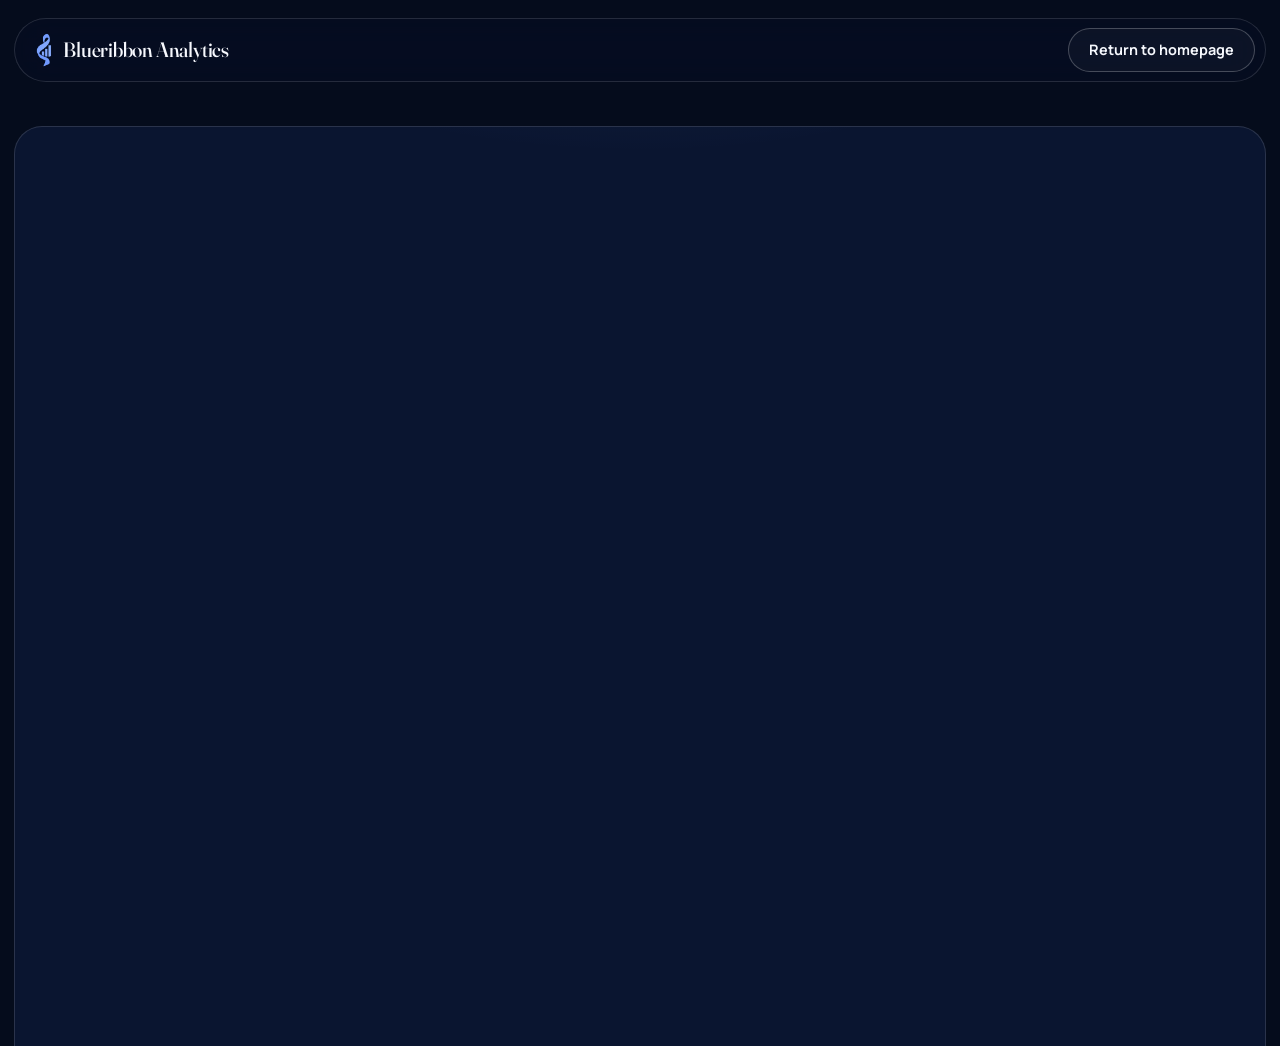
==== commit ef04af25: "Add privacy policy page and link it from the footer, cookie banner, Resources and booking pages Co-A" ====
--- a/booking-confirmed/index.html
+++ b/booking-confirmed/index.html
@@ -98,7 +98,7 @@
 
     <div class="bc-foot">
       <a class="back" href="https://blueribbonanalytics.com">Return to homepage</a>
-      <span>Copyright &copy; 2026 Blueribbon Analytics. All rights reserved.</span>
+      <span>Copyright &copy; 2026 Blueribbon Analytics. All rights reserved. <a class="back" style="font-weight:500; margin-left:.6rem" href="https://blueribbonanalytics.com/privacy/">Privacy policy</a></span>
     </div>
   </section>
 </main>
--- a/css/style.css
+++ b/css/style.css
@@ -663,3 +663,15 @@
 .hero-cta{margin:clamp(1.8rem,3vw,3rem) 0 clamp(.4rem,1vw,1rem);}
 .privacy{margin-top:1.1rem; font-size:.95rem; color:var(--muted); text-decoration:underline; text-decoration-color:var(--gold); text-decoration-thickness:2px; text-underline-offset:7px;}
 @media (max-width:960px){ .nav-links{flex:none; justify-content:flex-start;} }
+
+/* ---------- v2.9: privacy page ---------- */
+.legal-panel{padding-top:clamp(6.5rem,9vw,8.5rem);}
+.legal{max-width:52rem; margin-top:2.2rem;}
+.legal h2{font-size:clamp(1.4rem,2vw,1.9rem); margin:2.2rem 0 .8rem;}
+.legal p,.legal li{color:var(--muted); font-size:1.02rem; line-height:1.7;}
+.legal li{margin-bottom:.7rem; list-style:disc; margin-left:1.2rem;}
+.legal b{color:var(--text);}
+.legal a{color:var(--gold); text-decoration:underline; text-underline-offset:3px;}
+.legal code{font-family:var(--mono); font-size:.9em; background:rgba(255,255,255,.07); padding:.1em .4em; border-radius:6px;}
+.foot-panel .foot a{color:var(--muted); text-decoration:underline; text-underline-offset:3px;}
+.consent p .linkbtn{font-size:inherit; margin-left:.3rem;}
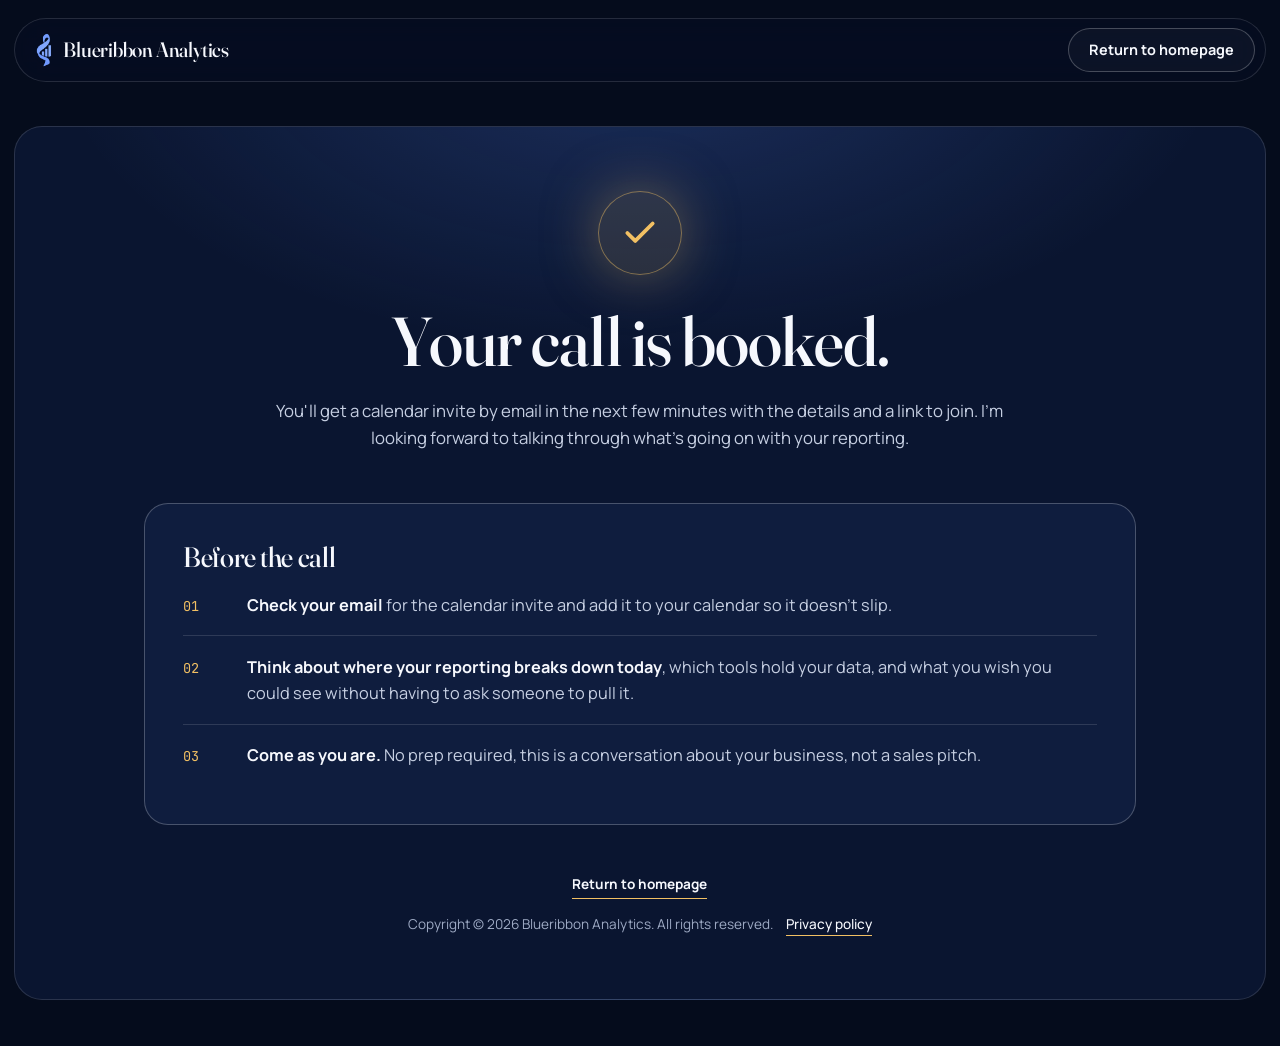
==== commit 61ca1800: "Smaller round headshot, explicit icon sizes, cache-busted stylesheet and script links Co-Authored-By" ====
--- a/booking-confirmed/index.html
+++ b/booking-confirmed/index.html
@@ -11,7 +11,7 @@
 <link rel="preconnect" href="https://fonts.gstatic.com" crossorigin>
 <link rel="stylesheet" href="https://fonts.googleapis.com/css2?family=Fraunces:ital,opsz,wght@0,9..144,400..700;1,9..144,400..700&amp;family=Manrope:wght@400..800&amp;family=JetBrains+Mono:wght@400;500&amp;display=swap" media="print" onload="this.media='all'">
 <noscript><link rel="stylesheet" href="https://fonts.googleapis.com/css2?family=Fraunces:ital,opsz,wght@0,9..144,400..700;1,9..144,400..700&amp;family=Manrope:wght@400..800&amp;family=JetBrains+Mono:wght@400;500&amp;display=swap"></noscript>
-<link rel="stylesheet" href="../css/style.css">
+<link rel="stylesheet" href="../css/style.css?v=20261026b">
 <style>
   .bc-main{min-height:100vh; display:grid; align-content:center; padding-block:7rem 2rem;}
   .bc-panel{padding:clamp(2rem,5vw,5rem); text-align:center; background:
--- a/css/style.css
+++ b/css/style.css
@@ -22,10 +22,10 @@
   --accent:#5B8DFF;
   --accent-2:#F2C063;
   --accent-soft:rgba(91,141,255,.14);
-  --good:#4ADE80;
-  --warn:#FF9F6B;
+  --good:#9DB8FF;
+  --warn:#F2C063;
   --gold:#F2C063;
-  --paper:#F6F2E9;
+  --paper:#E8EDF8;
   --ink:#0B0F18;
   --gut:clamp(8px,1.1vw,20px);
   --maxw:1800px;
@@ -144,7 +144,7 @@
 .hero-row{display:flex; align-items:flex-end; justify-content:space-between; gap:2.5rem; flex-wrap:wrap; margin-bottom:clamp(1.8rem,3vw,3rem);}
 .hero-row .lede{max-width:52rem; font-size:clamp(1.05rem,1.35vw,1.4rem); color:#D3DBEB;}
 .hero-cta{display:flex; flex-wrap:wrap; gap:.8rem;}
-.hero-fade{opacity:0; transform:translateY(18px); animation:fadeup 1s var(--ease) forwards; animation-delay:calc(.5s + var(--i,0) * .12s);}
+.hero-fade{opacity:0; transform:translateY(14px); animation:fadeup .7s var(--ease) forwards; animation-delay:calc(.12s + var(--i,0) * .08s);}
 .trust{display:flex; flex-wrap:wrap; gap:.7rem; margin-bottom:clamp(1.6rem,3vw,3rem);}
 .chip{display:inline-flex; align-items:center; gap:.55rem; font-family:var(--mono); font-size:.72rem; letter-spacing:.03em; color:var(--muted); border:1px solid var(--line); padding:.4rem .9rem; border-radius:999px; background:rgba(255,255,255,.03);}
 .chip.b{padding:.3rem .95rem .3rem .35rem;}
@@ -205,7 +205,7 @@
 .k{position:relative; padding:1em 1.1em .9em; border-radius:1.1em; border:1px solid var(--line); background:rgba(255,255,255,.035); overflow:hidden;}
 .k small{display:block; font-family:var(--mono); font-size:.74em; letter-spacing:.07em; text-transform:uppercase; color:var(--dim); margin-bottom:.5em;}
 .k b{display:block; font-family:var(--serif); font-weight:500; font-size:2.35em; line-height:1; letter-spacing:-.02em;}
-.k .d{display:inline-flex; align-items:center; gap:.3em; margin-top:.55em; font-family:var(--mono); font-size:.72em; padding:.2em .6em; border-radius:99px; background:rgba(74,222,128,.12); color:var(--good);}
+.k .d{display:inline-flex; align-items:center; gap:.3em; margin-top:.55em; font-family:var(--mono); font-size:.72em; padding:.2em .6em; border-radius:99px; background:rgba(157,184,255,.12); color:var(--good);}
 .k .d.n{background:rgba(255,255,255,.07); color:var(--muted);}
 .k svg{position:absolute; right:.9em; bottom:.9em; width:38%; height:2.4em; overflow:visible;}
 .k svg .sa{fill:url(#sg); opacity:.9;}
@@ -237,7 +237,7 @@
 .row b.w{color:var(--warn);}
 .track{position:relative; height:.7em; border-radius:99px; background:rgba(255,255,255,.07);}
 .track i{position:absolute; inset:0 auto 0 0; width:100%; border-radius:inherit; background:linear-gradient(90deg,#3D6FF0,#6E9BFF); transform-origin:left; transform:scaleX(var(--v));}
-.track i.w{background:linear-gradient(90deg,#E5784A,#FF9F6B);}
+.track i.w{background:linear-gradient(90deg,#D9A441,#F2C063);}
 .track .tg{position:absolute; top:-.35em; bottom:-.35em; border-left:1.5px dashed rgba(255,255,255,.5);}
 .db-bot{display:grid; grid-template-columns:repeat(3,minmax(0,1fr)); gap:1em; min-height:0;}
 .donut{display:flex; align-items:center; gap:1.1em; flex:1; min-height:0;}
@@ -316,7 +316,7 @@
 .fit-col.no li{color:var(--muted);}
 .tick-i{width:28px; height:28px; border-radius:50%; display:grid; place-items:center; margin-top:.1rem;}
 .tick-i svg{width:15px; height:15px; fill:none; stroke-width:2.8; stroke-linecap:round; stroke-linejoin:round;}
-.yes .tick-i{background:rgba(74,222,128,.14); border:1px solid rgba(74,222,128,.4);} .yes .tick-i svg{stroke:var(--good);}
+.yes .tick-i{background:rgba(157,184,255,.14); border:1px solid rgba(157,184,255,.4);} .yes .tick-i svg{stroke:var(--good);}
 .no .tick-i{background:rgba(255,255,255,.05); border:1px solid var(--line-2);} .no .tick-i svg{stroke:var(--dim);}
 
 /* ==========================================================
@@ -343,8 +343,8 @@
 .pc-top{display:flex; align-items:center; justify-content:space-between; font-family:var(--mono); font-size:.7rem; letter-spacing:.08em; text-transform:uppercase; color:var(--muted); margin-bottom:1.2rem;}
 .pc-top span{display:flex; align-items:center; gap:.6rem;}
 .weeks{display:grid; grid-template-columns:repeat(12,1fr); gap:5px; margin-bottom:1.2rem;}
-.weeks i{height:34px; border-radius:6px; background:rgba(74,222,128,.22); border:1px solid rgba(74,222,128,.35); position:relative;}
-.weeks i.f{background:rgba(255,159,107,.25); border-color:rgba(255,159,107,.5);}
+.weeks i{height:34px; border-radius:6px; background:rgba(157,184,255,.22); border:1px solid rgba(157,184,255,.35); position:relative;}
+.weeks i.f{background:rgba(242,192,99,.25); border-color:rgba(242,192,99,.5);}
 .js .weeks i{transform:scaleY(.15); transform-origin:bottom; transition:transform .7s var(--ease); transition-delay:calc(var(--n) * 55ms + .3s);}
 .js .in-view .weeks i{transform:none;}
 .pc-rows{display:grid; gap:.6rem;}
@@ -563,7 +563,7 @@
 .about .trust{margin:1.8rem 0 0;}
 .scatter{position:relative; height:clamp(200px,22vw,320px); margin-top:clamp(1.6rem,3vw,3rem);}
 .scatter span{position:absolute; left:var(--x); top:var(--y); transform:rotate(var(--r)); padding:.65rem 1.1rem; border-radius:14px; border:1px solid var(--line-2); background:rgba(255,255,255,.04); font-family:var(--mono); font-size:.8rem; color:var(--muted); white-space:nowrap;}
-.scatter i{position:absolute; left:var(--x); top:var(--y); width:var(--w); border-top:1.5px dashed rgba(255,159,107,.45); transform:rotate(var(--r)); transform-origin:left;}
+.scatter i{position:absolute; left:var(--x); top:var(--y); width:var(--w); border-top:1.5px dashed rgba(242,192,99,.45); transform:rotate(var(--r)); transform-origin:left;}
 .case-img::before{content:'Live Power BI report'; position:absolute; z-index:2; left:14px; top:14px; padding:.35rem .8rem; border-radius:99px; font-family:var(--mono); font-size:.66rem; letter-spacing:.08em; text-transform:uppercase; color:#fff; background:rgba(5,8,14,.72); border:1px solid var(--line-2);}
 .consent{position:fixed; left:var(--gut); bottom:var(--gut); z-index:520; max-width:440px; padding:1.1rem 1.2rem; border-radius:20px; background:rgba(7,10,17,.94); border:1px solid var(--line-2); backdrop-filter:blur(16px); -webkit-backdrop-filter:blur(16px); box-shadow:0 30px 70px -30px #000; display:grid; gap:.9rem;}
 .consent[hidden]{display:none;}
@@ -675,3 +675,130 @@
 .legal code{font-family:var(--mono); font-size:.9em; background:rgba(255,255,255,.07); padding:.1em .4em; border-radius:6px;}
 .foot-panel .foot a{color:var(--muted); text-decoration:underline; text-underline-offset:3px;}
 .consent p .linkbtn{font-size:inherit; margin-left:.3rem;}
+
+.ft a.in{display:inline-flex; align-items:center; gap:.6rem;}
+.ft a.in svg{width:18px; height:18px; color:var(--gold);}
+.ft a.in:hover svg{color:#fff;}
+
+/* ---------- v3.0: one-colour-family palette, hierarchy, bespoke motion, phone layout ---------- */
+.ft a.in{gap:.5rem;}
+.ft a.in svg{width:13px; height:13px;}
+
+/* hierarchy: the two big moments get a larger button, same style everywhere */
+.hero-cta .btn,.cta-final .btn{min-height:62px; padding:1.05rem 2.4rem; font-size:1.08rem;}
+.cases-toggle{display:flex; margin:1.4rem auto 0;}
+.cases.collapsed .case.more{display:none;}
+#progress{position:fixed; top:0; left:0; right:0; height:2px; z-index:420; background:linear-gradient(90deg,var(--accent),var(--gold)); transform-origin:left; transform:scaleX(0); will-change:transform;}
+
+/* motion: steps light up in time with the rail */
+.stp-no{transition:-webkit-text-stroke-color .7s ease calc(.5s + var(--k,0) * .55s);}
+.steps4.in-view .stp-no{-webkit-text-stroke-color:rgba(242,192,99,.8);}
+.js .steps4.in-view .stp{animation:stepOn 1.4s var(--ease) both; animation-delay:calc(.5s + var(--k,0) * .55s);}
+@keyframes stepOn{0%{border-color:var(--line);} 35%{border-color:rgba(242,192,99,.75); box-shadow:0 0 56px -16px rgba(242,192,99,.6);} 100%{border-color:var(--line); box-shadow:none;}}
+/* motion: case images are wiped in, not faded */
+.js .case[data-reveal]{opacity:1; transform:none;}
+.js .case .case-img{clip-path:inset(0 100% 0 0);}
+.js .case .case-img img{transform:scale(1.14); transition:transform 1.6s var(--ease);}
+.js .case .case-body{opacity:0; transform:translateX(18px); transition:opacity .8s ease .35s, transform .9s var(--ease) .35s;}
+.js .case.in-view .case-img{clip-path:inset(0); transition:clip-path 1.1s var(--ease);}
+.js .case.in-view .case-img img{transform:scale(1);}
+.js .case.in-view .case-body{opacity:1; transform:none;}
+.js .case.in-view:hover .case-img img{transform:scale(1.04); transition:transform 1.2s var(--ease);}
+/* motion: icons pop in as their card arrives */
+.js .pain .ico,.js .why-card .ico{transform:scale(.55); opacity:0; transition:transform .7s var(--ease) .25s, opacity .5s ease .25s;}
+.js .pain.in-view .ico,.js .why-card.in-view .ico{transform:none; opacity:1;}
+/* magnetic buttons (mouse only) */
+.btn-cta{will-change:transform;}
+
+@media (prefers-reduced-motion:reduce){
+  #progress{display:none;}
+  .js .case .case-img{clip-path:none;}
+  .js .case .case-img img{transform:none;}
+  .js .case .case-body{opacity:1; transform:none;}
+  .js .pain .ico,.js .why-card .ico{transform:none; opacity:1;}
+  .stp-no{-webkit-text-stroke-color:rgba(242,192,99,.8);}
+}
+
+/* phones: designed layout, not the desktop one squeezed */
+@media (max-width:1180px){
+  .src-wrap{flex-wrap:nowrap; overflow-x:auto; scroll-snap-type:x proximity; gap:.6rem; margin-inline:-.2rem; padding:.2rem; scrollbar-width:none;}
+  .src-wrap::-webkit-scrollbar{display:none;}
+  .src{flex:0 0 auto; scroll-snap-align:start;}
+  .stage .hub{display:flex !important; flex-direction:column; align-items:center; justify-content:center; width:auto !important; height:auto !important; position:static; font-size:.8rem;}
+  .stage .hub .core{width:62px; height:62px; flex:none; flex-direction:column; border-radius:16px;}
+  .stage .hub .core b{display:none;}
+  .stage .hub .core svg{width:26px; height:26px;}
+  .stage .hub-cap{display:block !important; position:static; transform:none !important; text-align:center; white-space:normal; margin-top:-.2rem; font-size:.66rem; color:var(--muted);}
+  .stage .hub::before,.stage .hub::after{content:''; display:block; width:1px; height:26px; margin:0 auto; background:linear-gradient(var(--gold),transparent); opacity:.6;}
+  .stage{gap:.7rem;}
+}
+@media (max-width:700px){
+  .pain-grid,.why{display:flex; overflow-x:auto; scroll-snap-type:x mandatory; gap:.8rem; margin-inline:-1.6rem; padding:.3rem 1.6rem 1rem; scrollbar-width:none;}
+  .pain-grid::-webkit-scrollbar,.why::-webkit-scrollbar{display:none;}
+  .pain-grid > .pain,.why > .why-card{flex:0 0 84%; scroll-snap-align:center; min-height:0;}
+  .hero-cta .btn,.cta-final .btn,.sec-cta .btn{width:100%;}
+  .panel{padding:1.6rem 1.25rem;}
+  .pain-grid,.why{margin-inline:-1.25rem; padding-inline:1.25rem;}
+}
+
+/* v3.1: the headline reveal runs from CSS alone, so it never waits for main.js on slow connections */
+@keyframes riseup{from{transform:translateY(112%);} to{transform:none;}}
+.js .hero h1 .w > span{transform:none; transition:none; animation:riseup .9s var(--ease) both; animation-delay:calc(.05s + var(--k,0) * 34ms);}
+
+/* ---------- v3.2: article pages ---------- */
+.article .crumbs{display:flex; gap:.6rem; flex-wrap:wrap; font-family:var(--mono); font-size:.76rem; color:var(--dim); margin-bottom:1.6rem;}
+.article .crumbs a{color:var(--muted);} .article .crumbs a:hover{color:var(--gold);}
+.article h1{max-width:18em;}
+.byline{margin-top:1.2rem; color:var(--muted); font-size:.98rem; display:flex; align-items:center; gap:.75rem;}
+.byline p{margin:0;}
+.avatar{width:40px; height:40px; border-radius:50%; object-fit:cover; border:2px solid rgba(242,192,99,.6); flex:none;}
+.byline a{color:var(--text); border-bottom:1px solid var(--gold);}
+.toc{padding:1.4rem 1.6rem; border-radius:20px; background:var(--panel-2); border:1px solid var(--line-2);}
+.toc-h{font-family:var(--mono); font-size:.74rem; letter-spacing:.09em; text-transform:uppercase; color:var(--gold); margin-bottom:.8rem;}
+.toc ul{list-style:none; margin:0; padding:0; display:grid; gap:.55rem;}
+.toc a{color:var(--muted);} .toc a:hover{color:var(--gold);}
+.article-body{display:grid; grid-template-columns:minmax(0,52rem) minmax(0,19rem); gap:clamp(2rem,5vw,5rem); align-items:start; margin-top:2rem;}
+.article-body .toc{order:2; position:sticky; top:7rem; margin:0;}
+.article-body .prose{order:1; margin-top:0;}
+@media (max-width:1100px){ .article-body{grid-template-columns:1fr;} .article-body .toc{order:0; position:static; margin-bottom:1.6rem;} }
+.prose{max-width:52rem;}
+.prose h2{scroll-margin-top:7rem;}
+.prose h3{font-size:clamp(1.2rem,1.6vw,1.5rem); margin:1.8rem 0 .5rem;}
+.prose p{margin:0 0 1.1rem;}
+.prose ul,.prose ol{margin:0 0 1.2rem; padding-left:1.3rem;}
+.prose ol li{list-style:decimal;}
+.prose strong{color:var(--text);}
+.tbl{overflow-x:auto; margin:1.4rem 0; border:1px solid var(--line-2); border-radius:16px;}
+.tbl table{width:100%; border-collapse:collapse; min-width:36rem;}
+.tbl th,.tbl td{padding:.9rem 1.1rem; text-align:left; vertical-align:top; border-bottom:1px solid var(--line); font-size:.98rem;}
+.tbl th{font-family:var(--mono); font-size:.72rem; letter-spacing:.08em; text-transform:uppercase; color:var(--gold); background:rgba(242,192,99,.06);}
+.tbl tr:last-child td{border-bottom:0;}
+.tbl td{color:var(--muted);} .tbl td:first-child{color:var(--text);}
+.article-form{margin:1.6rem 0 2rem; padding:clamp(1.2rem,2.4vw,2rem); border-radius:22px; background:var(--panel-2); border:1px solid var(--line-2);}
+.article .sec-cta{justify-content:flex-start;}
+.related{margin-top:2rem; font-size:.95rem;}
+.posts{display:grid; gap:var(--gut); margin-top:2.2rem; max-width:60rem;}
+.post{display:block; padding:clamp(1.4rem,2.4vw,2.4rem);}
+.post h2{font-size:clamp(1.5rem,2.4vw,2.3rem); margin:.7rem 0 .9rem;}
+.post p{color:var(--muted);}
+.post-meta{font-family:var(--mono); font-size:.76rem; letter-spacing:.06em; text-transform:uppercase; color:var(--gold);}
+.post-link{display:inline-flex; gap:.5rem; margin-top:1.2rem; font-weight:700; color:var(--text);}
+.post-link svg{width:15px; height:15px; fill:none; stroke:var(--gold); stroke-width:2.2; stroke-linecap:round; stroke-linejoin:round;}
+.legal a.btn,.legal a.btn:hover{color:#1A1206; text-decoration:none;}
+.article .sec-cta{margin:1.2rem 0 1.4rem;}
+
+/* ---------- article cover and card thumbnail ---------- */
+.cover{margin:2rem 0 0; border-radius:24px; overflow:hidden; border:1px solid var(--line-2); box-shadow:0 40px 80px -46px rgba(91,141,255,.55); max-width:1000px;}
+.cover img{display:block; width:100%; height:auto; aspect-ratio:16/9;}
+.post{display:grid; grid-template-columns:minmax(0,.9fr) minmax(0,1.1fr); gap:clamp(1.2rem,2.4vw,2.4rem); align-items:center;}
+.post-img{width:100%; height:auto; aspect-ratio:16/9; object-fit:cover; border-radius:16px; border:1px solid var(--line);}
+.post-text{display:block;}
+.posts{max-width:70rem;}
+@media (max-width:760px){ .post{grid-template-columns:1fr;} }
+
+.share{display:flex; flex-wrap:wrap; align-items:center; gap:.6rem; margin:1.3rem 0 0;}
+.prose .share{margin:1.6rem 0 0;}
+.share-l{font-family:var(--mono); font-size:.72rem; letter-spacing:.08em; text-transform:uppercase; color:var(--dim); margin-right:.3rem;}
+.share-b{display:inline-flex; align-items:center; gap:.5rem; min-height:40px; padding:.4rem 1rem; border-radius:999px; border:1px solid var(--line-2); background:rgba(255,255,255,.04); color:var(--text) !important; font-size:.88rem; font-weight:600; text-decoration:none !important; cursor:pointer; transition:border-color .25s ease, background-color .25s ease, transform .3s var(--ease);}
+.share-b svg{width:15px; height:15px; color:var(--gold);}
+.share-b:hover{border-color:rgba(242,192,99,.6); background:rgba(242,192,99,.08); transform:translateY(-2px);}
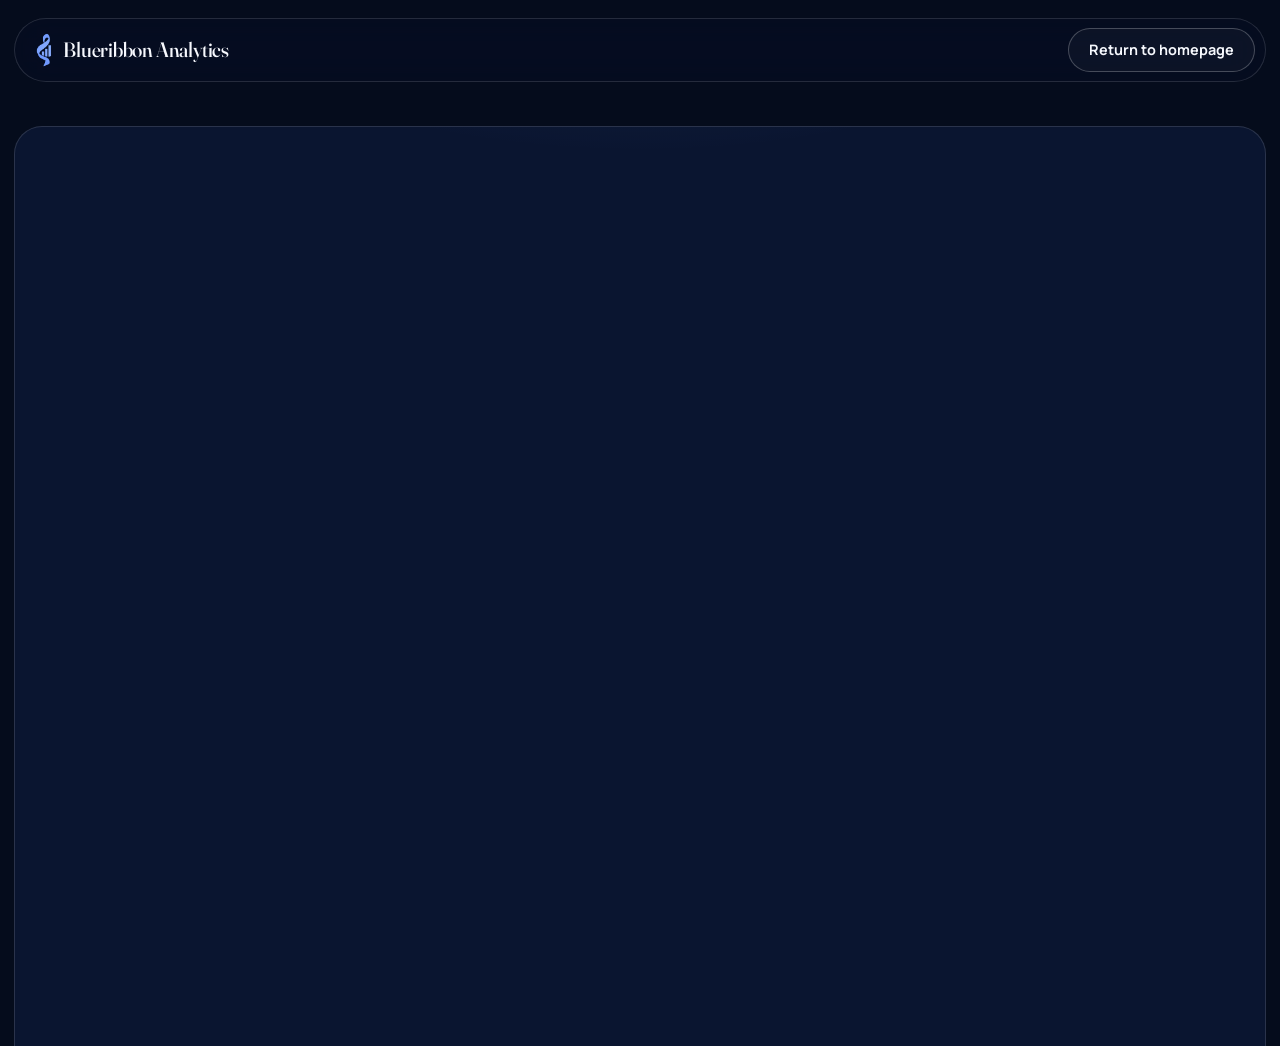
==== commit 86fb06ac: "Add article 2: how to set up a reporting system; update Resources, sitemap, llms.txt Co-Authored-By:" ====
--- a/booking-confirmed/index.html
+++ b/booking-confirmed/index.html
@@ -11,7 +11,7 @@
 <link rel="preconnect" href="https://fonts.gstatic.com" crossorigin>
 <link rel="stylesheet" href="https://fonts.googleapis.com/css2?family=Fraunces:ital,opsz,wght@0,9..144,400..700;1,9..144,400..700&amp;family=Manrope:wght@400..800&amp;family=JetBrains+Mono:wght@400;500&amp;display=swap" media="print" onload="this.media='all'">
 <noscript><link rel="stylesheet" href="https://fonts.googleapis.com/css2?family=Fraunces:ital,opsz,wght@0,9..144,400..700;1,9..144,400..700&amp;family=Manrope:wght@400..800&amp;family=JetBrains+Mono:wght@400;500&amp;display=swap"></noscript>
-<link rel="stylesheet" href="../css/style.css?v=20261026b">
+<link rel="stylesheet" href="../css/style.css?v=20261029a">
 <style>
   .bc-main{min-height:100vh; display:grid; align-content:center; padding-block:7rem 2rem;}
   .bc-panel{padding:clamp(2rem,5vw,5rem); text-align:center; background:
--- a/css/style.css
+++ b/css/style.css
@@ -802,3 +802,8 @@
 .share-b{display:inline-flex; align-items:center; gap:.5rem; min-height:40px; padding:.4rem 1rem; border-radius:999px; border:1px solid var(--line-2); background:rgba(255,255,255,.04); color:var(--text) !important; font-size:.88rem; font-weight:600; text-decoration:none !important; cursor:pointer; transition:border-color .25s ease, background-color .25s ease, transform .3s var(--ease);}
 .share-b svg{width:15px; height:15px; color:var(--gold);}
 .share-b:hover{border-color:rgba(242,192,99,.6); background:rgba(242,192,99,.08); transform:translateY(-2px);}
+
+/* ---------- v3.3: article figures and subhead ---------- */
+.article .subhead{font-family:var(--serif,inherit); font-size:clamp(1.1rem,1.6vw,1.4rem); color:var(--muted); margin-top:.8rem; max-width:34em;}
+.prose figure{margin:1.8rem 0;}
+.prose figure img{width:100%;height:auto;display:block;border-radius:16px;border:1px solid var(--line-2);}
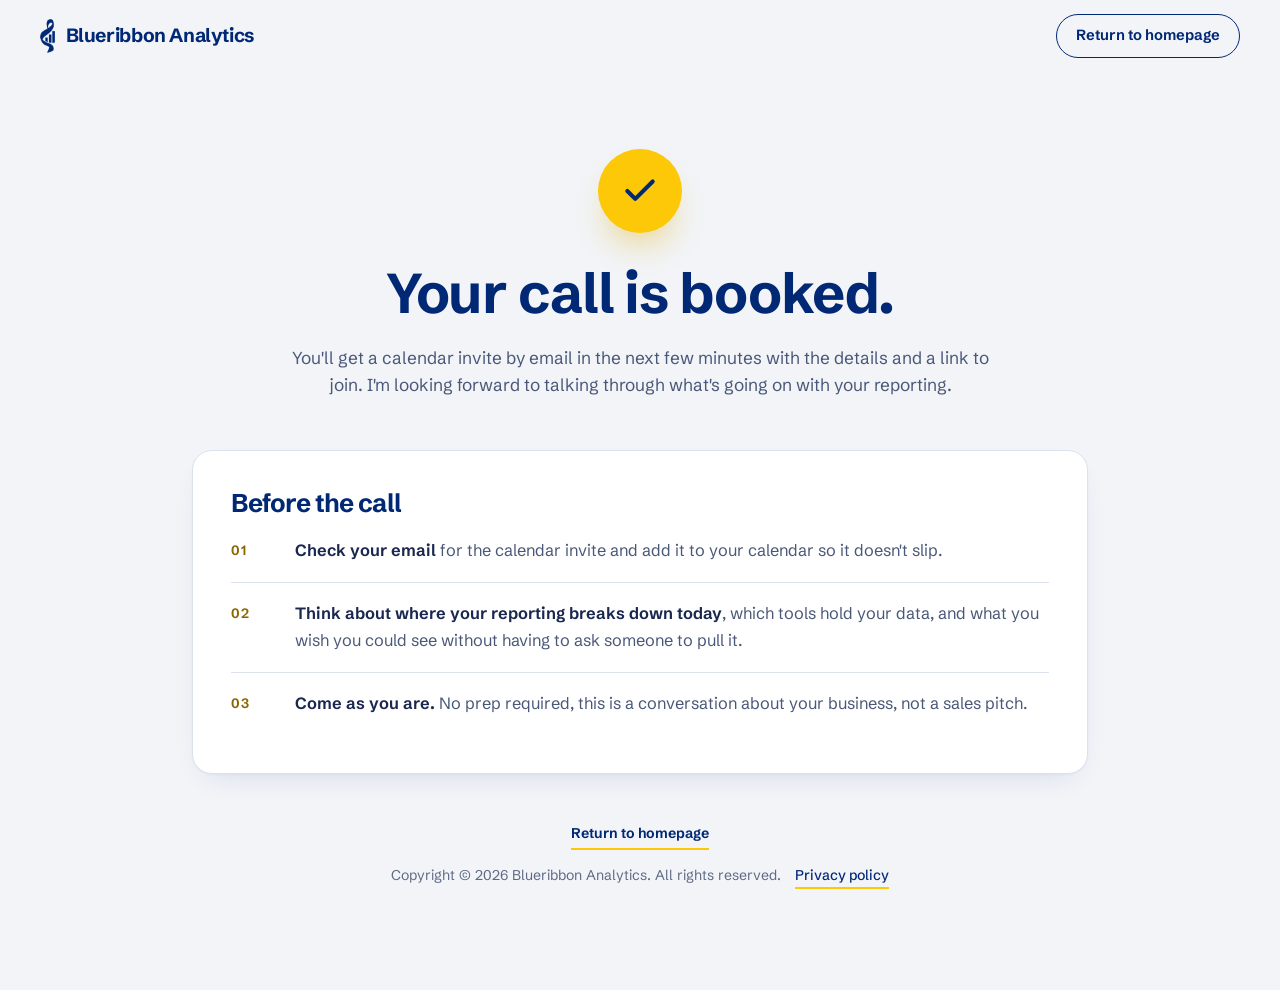
==== commit f16d4f8e: "Redesign: light theme, navy and gold palette, Schibsted Grotesk, more spacing - New stylesheet repla" ====
--- a/booking-confirmed/index.html
+++ b/booking-confirmed/index.html
@@ -4,33 +4,28 @@
 <meta charset="utf-8">
 <meta name="viewport" content="width=device-width, initial-scale=1">
 <meta name="robots" content="noindex, nofollow">
-<meta name="theme-color" content="#050C1C">
+<meta name="theme-color" content="#F2F4F8">
 <title>Booking Confirmed | Blueribbon Analytics</title>
 <link rel="icon" href="../images/favicon.png" type="image/png">
-<link rel="preconnect" href="https://fonts.googleapis.com">
-<link rel="preconnect" href="https://fonts.gstatic.com" crossorigin>
-<link rel="stylesheet" href="https://fonts.googleapis.com/css2?family=Fraunces:ital,opsz,wght@0,9..144,400..700;1,9..144,400..700&amp;family=Manrope:wght@400..800&amp;family=JetBrains+Mono:wght@400;500&amp;display=swap" media="print" onload="this.media='all'">
-<noscript><link rel="stylesheet" href="https://fonts.googleapis.com/css2?family=Fraunces:ital,opsz,wght@0,9..144,400..700;1,9..144,400..700&amp;family=Manrope:wght@400..800&amp;family=JetBrains+Mono:wght@400;500&amp;display=swap"></noscript>
-<link rel="stylesheet" href="../css/style.css?v=20261029a">
+<link rel="preload" href="../fonts/schibsted-grotesk-latin-wght-normal.woff2" as="font" type="font/woff2" crossorigin>
+<link rel="stylesheet" href="../css/style.css?v=20261101a">
 <style>
-  .bc-main{min-height:100vh; display:grid; align-content:center; padding-block:7rem 2rem;}
-  .bc-panel{padding:clamp(2rem,5vw,5rem); text-align:center; background:
-    radial-gradient(900px 480px at 50% -10%, rgba(91,141,255,.22), transparent 65%), var(--panel);}
-  .bc-check{width:84px; height:84px; margin:0 auto 1.8rem; border-radius:50%; display:grid; place-items:center;
-    background:rgba(242,192,99,.12); border:1px solid rgba(242,192,99,.45); box-shadow:0 0 60px -6px rgba(242,192,99,.5);}
-  .bc-check svg{width:38px; height:38px; fill:none; stroke:var(--gold); stroke-width:2.4; stroke-linecap:round; stroke-linejoin:round;}
-  .bc-panel h1{font-size:clamp(2.4rem,5.4vw,5rem); margin-bottom:1.2rem;}
-  .bc-panel .lede{margin-inline:auto; max-width:46rem;}
-  .bc-card{max-width:62rem; margin:clamp(2rem,4vw,3.5rem) auto 0; text-align:left; padding:clamp(1.4rem,3vw,2.6rem); border-radius:24px; background:var(--panel-2); border:1px solid var(--line-2);}
-  .bc-card h2{font-size:clamp(1.5rem,2.2vw,2.2rem); margin-bottom:1.2rem;}
+  .bc-main{min-height:100vh; display:grid; align-content:center;}
+  .bc-panel{padding-top:calc(var(--nav-h) + clamp(3rem,6vw,5rem)); text-align:center;}
+  .bc-check{width:84px; height:84px; margin:0 auto 1.8rem; border-radius:50%; display:grid; place-items:center; background:var(--gold); box-shadow:0 20px 40px -18px rgba(224,174,0,.8);}
+  .bc-check svg{width:38px; height:38px; fill:none; stroke:var(--navy); stroke-width:2.6; stroke-linecap:round; stroke-linejoin:round;}
+  .bc-panel h1{font-size:var(--fs-h1); margin-bottom:1.2rem;}
+  .bc-panel .lede{margin-inline:auto; max-width:44rem;}
+  .bc-card{max-width:56rem; margin:clamp(2.5rem,4vw,3.5rem) auto 0; text-align:left; padding:clamp(1.5rem,3vw,2.5rem); border-radius:var(--r-lg); background:var(--card); border:1px solid var(--line); box-shadow:var(--shadow);}
+  .bc-card h2{font-size:clamp(1.4rem,2vw,1.75rem); margin-bottom:1.2rem;}
   .bc-step{display:grid; grid-template-columns:3rem minmax(0,1fr); gap:1rem; padding:1.1rem 0; border-top:1px solid var(--line); align-items:start;}
   .bc-step:first-of-type{border-top:0; padding-top:0;}
-  .bc-step-num{font-family:var(--mono); font-size:.85rem; color:var(--gold); padding-top:.2rem;}
-  .bc-step p{color:var(--muted); font-size:1.02rem; line-height:1.6;}
-  .bc-step strong{color:var(--text);}
-  .bc-foot{margin-top:clamp(2rem,4vw,3rem); display:grid; gap:.9rem; justify-items:center; font-size:.85rem; color:var(--dim);}
-  .bc-foot a.back{color:var(--text); font-weight:700; border-bottom:1px solid var(--gold); padding-bottom:.15rem;}
-  .bc-foot a.back:hover{color:var(--gold);}
+  .bc-step-num{font-size:.85rem; font-weight:650; letter-spacing:.08em; color:var(--gold-text); padding-top:.2rem;}
+  .bc-step p{color:var(--slate); font-size:1.02rem; line-height:1.65;}
+  .bc-step strong{color:var(--ink);}
+  .bc-foot{margin-top:clamp(2rem,4vw,3rem); display:grid; gap:.9rem; justify-items:center; font-size:.88rem; color:var(--dim);}
+  .bc-foot a.back{color:var(--navy); font-weight:650; border-bottom:2px solid var(--gold); padding-bottom:.15rem;}
+  .bc-foot a.back:hover{color:var(--link);}
 </style>
 <!-- Tracking settings: fill these in, the page is safe to upload before you do -->
 <script>
@@ -66,7 +61,7 @@
   <div class="shell">
     <div class="nav-in">
       <a class="brand" href="https://blueribbonanalytics.com" aria-label="Blueribbon Analytics, home">
-        <img src="../images/mark.png" width="16" height="34" alt="">
+        <img src="../images/mark-navy.png" width="15" height="34" alt="">
         <span>Blueribbon Analytics</span>
       </a>
       <div class="nav-actions"><a class="btn btn-ghost btn-sm" href="https://blueribbonanalytics.com">Return to homepage</a></div>
--- a/css/style.css
+++ b/css/style.css
@@ -1,120 +1,157 @@
 /* ==========================================================
-   Blueribbon Analytics, builders site v2
-   Dark, cinematic, panel-based. Wide containers, tight gutters.
-   Motion: transform + opacity (+ SVG stroke draw). All motion
-   respects prefers-reduced-motion. No animation libraries.
-   ========================================================== */
-
-@font-face{font-family:'Fraunces Fallback'; src:local('Georgia'); font-style:normal; size-adjust:87.4%;}
-@font-face{font-family:'Fraunces Fallback'; src:local('Georgia Italic'), local('Georgia-Italic'); font-style:italic; size-adjust:84.5%;}
-@font-face{font-family:'Manrope Fallback'; src:local('Arial'), local('Helvetica'); size-adjust:103.5%;}
+   Blueribbon Analytics, site v4 (light redesign, Nov 2026)
+   Navy ink, gold accent, navy-tinted off-white base.
+   One typeface (Schibsted Grotesk, self-hosted), one type
+   scale, generous spacing. Full-width bands alternate between
+   base and mist; the footer is the only dark band.
+   Motion: transform + opacity only, respects reduced motion.
+   ========================================================== */
+
+@font-face{font-family:'Schibsted Grotesk'; font-style:normal; font-weight:400 900; font-display:swap;
+  src:url('../fonts/schibsted-grotesk-latin-wght-normal.woff2') format('woff2');
+  unicode-range:U+0000-00FF,U+0131,U+0152-0153,U+02BB-02BC,U+02C6,U+02DA,U+02DC,U+0304,U+0308,U+0329,U+2000-206F,U+20AC,U+2122,U+2191,U+2193,U+2212,U+2215,U+FEFF,U+FFFD;}
+@font-face{font-family:'Schibsted Grotesk'; font-style:normal; font-weight:400 900; font-display:swap;
+  src:url('../fonts/schibsted-grotesk-latin-ext-wght-normal.woff2') format('woff2');
+  unicode-range:U+0100-02BA,U+02BD-02C5,U+02C7-02CC,U+02CE-02D7,U+02DD-02FF,U+0304,U+0308,U+0329,U+1D00-1DBF,U+1E00-1E9F,U+1EF2-1EFF,U+2020,U+20A0-20AB,U+20AD-20C0,U+2113,U+2C60-2C7F,U+A720-A7FF;}
+@font-face{font-family:'Schibsted Fallback'; src:local('Arial'), local('Helvetica'); size-adjust:98%;}
 
 :root{
-  --bg:#050C1C;
-  --panel:#0A1530;
-  --panel-2:#0F1D3E;
-  --panel-3:#15264D;
-  --line:rgba(255,255,255,.13);
-  --line-2:rgba(255,255,255,.24);
-  --text:#F6F8FD;
-  --muted:#C6CFE2;
-  --dim:#9EAAC4;
-  --accent:#5B8DFF;
-  --accent-2:#F2C063;
-  --accent-soft:rgba(91,141,255,.14);
-  --good:#9DB8FF;
-  --warn:#F2C063;
-  --gold:#F2C063;
-  --paper:#E8EDF8;
-  --ink:#0B0F18;
-  --gut:clamp(8px,1.1vw,20px);
-  --maxw:1800px;
-  --r:28px;
+  /* palette */
+  --navy:#012875;
+  --navy-deep:#001C6E;
+  --gold:#FCC807;
+  --gold-hover:#FFD633;
+  --gold-deep:#E0AE00;      /* decorative strokes on light */
+  --gold-text:#8A6700;      /* gold-family text on light, 5.2:1 */
+  --base:#F2F4F8;           /* page background */
+  --mist:#E8ECF4;           /* alternate band */
+  --card:#FFFFFF;
+  --cream:#FFF6D6;
+  --ink:#1A2850;            /* strong body text */
+  --slate:#4A5878;          /* body text */
+  --dim:#5E6A85;            /* captions, meta */
+  --line:#DCE2ED;
+  --line-2:#C7D0E2;
+  --link:#1E5BD8;
+  --on-dark:#C9D3EC;
+  --on-dark-dim:#9FB0D6;
+
+  /* legacy names kept so page-level styles keep working */
+  --bg:var(--base); --panel:var(--base); --panel-2:var(--card); --panel-3:var(--mist);
+  --text:var(--ink); --muted:var(--slate); --paper:var(--card);
+  --accent:var(--navy); --accent-2:var(--gold); --accent-soft:rgba(1,40,117,.07);
+  --good:var(--navy); --warn:var(--gold-text);
+
+  /* type */
+  --sans:'Schibsted Grotesk','Schibsted Fallback',system-ui,-apple-system,'Segoe UI',Arial,sans-serif;
+  --serif:var(--sans); --mono:var(--sans);
+  --fs-h1:clamp(2.3rem,4.4vw,3.5rem);
+  --fs-h2:clamp(1.9rem,3.2vw,2.5rem);
+  --fs-h3:clamp(1.25rem,1.6vw,1.5rem);
+  --fs-lead:clamp(1.08rem,1.3vw,1.25rem);
+  --fs-body:1.0625rem;
+  --fs-small:.875rem;
+  --fs-eyebrow:.8125rem;
+
+  /* space */
+  --maxw:1200px;
+  --gut:clamp(20px,3.2vw,40px);
+  --sec:clamp(4.5rem,8vw,7rem);
+  --head-gap:clamp(2.4rem,4vw,3.75rem);
+  --card-gap:clamp(1rem,2vw,1.75rem);
+  --r:16px;
+  --r-lg:20px;
+  --nav-h:72px;
+
+  --shadow:0 1px 2px rgba(1,40,117,.04), 0 12px 32px -16px rgba(1,40,117,.16);
+  --shadow-lg:0 2px 4px rgba(1,40,117,.05), 0 32px 64px -32px rgba(1,40,117,.28);
   --ease:cubic-bezier(.2,.7,.1,1);
-  --serif:'Fraunces', 'Fraunces Fallback', Georgia, serif;
-  --sans:'Manrope', 'Manrope Fallback', Arial, sans-serif;
-  --mono:'JetBrains Mono', 'Courier New', monospace;
-}
-
+}
+
+/* ---------- base ---------- */
 *,*::before,*::after{box-sizing:border-box;}
-html{scroll-behavior:smooth; scroll-padding-top:6.5rem; overflow-x:clip; -webkit-text-size-adjust:100%; background:var(--bg);}
-body{
-  margin:0; font-family:var(--sans); font-size:1.0625rem; line-height:1.62; color:var(--text);
-  background:var(--bg); -webkit-font-smoothing:antialiased; overflow-x:clip;
-}
-body::before{ /* ambient glow + film grain, fixed and cheap */
-  content:''; position:fixed; inset:0; z-index:-1; pointer-events:none;
-  background:
-    radial-gradient(900px 600px at 12% -5%, rgba(91,141,255,.16), transparent 60%),
-    radial-gradient(800px 600px at 100% 30%, rgba(242,192,99,.05), transparent 60%),
-    var(--bg);
-}
-
-h1,h2,h3,h4{font-family:var(--serif); font-weight:500; letter-spacing:-.015em; margin:0; line-height:1.08; font-variation-settings:'opsz' 120;}
+html{scroll-behavior:smooth; scroll-padding-top:calc(var(--nav-h) + 1.5rem); overflow-x:clip; -webkit-text-size-adjust:100%; background:var(--base);}
+body{margin:0; font-family:var(--sans); font-size:var(--fs-body); line-height:1.65; color:var(--slate); background:var(--base); -webkit-font-smoothing:antialiased; -moz-osx-font-smoothing:grayscale; overflow-x:clip; font-feature-settings:'ss01' 0;}
+h1,h2,h3,h4{font-family:var(--sans); font-weight:700; color:var(--navy); letter-spacing:-.02em; line-height:1.12; margin:0;}
+h3,h4{font-weight:650; letter-spacing:-.012em; line-height:1.25;}
 p{margin:0;}
 a{color:inherit; text-decoration:none;}
 img,svg{display:block; max-width:100%;}
 ul{list-style:none; margin:0; padding:0;}
 button{font:inherit; color:inherit; background:none; border:0; cursor:pointer; padding:0;}
-em{font-style:italic;}
+em{font-style:normal;}
+strong,b{font-weight:650;}
 h1,h2,h3,.closing{text-wrap:balance;}
-.mono{font-family:var(--mono);}
+.mono{font-family:var(--sans);}
 .sr-only{position:absolute; width:1px; height:1px; overflow:hidden; clip:rect(0 0 0 0); white-space:nowrap;}
-:focus-visible{outline:2px solid var(--accent-2); outline-offset:3px; border-radius:4px;}
-.skip-link{position:absolute; left:-999px; top:0; z-index:600; background:#fff; color:#000; padding:.9rem 1.3rem; font-weight:700;}
+:focus-visible{outline:2px solid var(--navy); outline-offset:3px; border-radius:6px;}
+.skip-link{position:absolute; left:-999px; top:0; z-index:600; background:var(--navy); color:#fff; padding:.9rem 1.3rem; font-weight:700;}
 .skip-link:focus{left:0;}
-
+::selection{background:rgba(252,200,7,.45); color:var(--navy);}
+
+/* ---------- layout: full-width bands with a centred 1200px column ---------- */
 .shell{width:min(var(--maxw), calc(100% - 2 * var(--gut))); margin-inline:auto;}
+main.shell, footer.shell{width:100%; max-width:none; margin:0;}
 .panel{
-  position:relative; background:var(--panel); border:1px solid var(--line); border-radius:var(--r);
-  padding:clamp(1.6rem,4.2vw,5.5rem); margin-bottom:var(--gut); overflow:clip; isolation:isolate;
-}
-main > section.panel:first-of-type{margin-top:var(--gut);}
+  position:relative; isolation:isolate;
+  padding-block:var(--sec);
+  padding-inline:max(var(--gut), calc((100% - var(--maxw)) / 2));
+  background:var(--base);
+}
+main > section.panel:nth-of-type(even){background:var(--mist);}
 
 /* ---------- buttons ---------- */
 .btn{
-  display:inline-flex; align-items:center; justify-content:center; gap:.7rem; min-height:52px; padding:.9rem 1.7rem;
-  font-weight:700; font-size:.98rem; border-radius:999px; position:relative; cursor:pointer;
+  display:inline-flex; align-items:center; justify-content:center; gap:.65rem; min-height:52px; padding:.85rem 1.6rem;
+  font-family:var(--sans); font-weight:650; font-size:1rem; line-height:1.2; border-radius:999px; position:relative; cursor:pointer; white-space:nowrap;
   transition:transform .3s var(--ease), background-color .25s ease, color .25s ease, border-color .25s ease, box-shadow .3s ease;
 }
 .btn svg{width:17px; height:17px; flex-shrink:0; fill:none; stroke:currentColor; stroke-width:2.2; stroke-linecap:round; stroke-linejoin:round; transition:transform .3s var(--ease);}
 .btn:hover svg{transform:translate(3px,-3px);}
-.btn-white{background:#fff; color:#05070C;}
-.btn-white:hover{transform:translateY(-3px); box-shadow:0 18px 40px -16px rgba(255,255,255,.55);}
-.btn-accent{background:var(--accent); color:#04060B;}
-.btn-accent:hover{transform:translateY(-3px); box-shadow:0 18px 44px -14px rgba(91,141,255,.9);}
-.btn-ghost{border:1px solid var(--line-2); color:var(--text); background:rgba(255,255,255,.03);}
-.btn-ghost:hover{border-color:rgba(255,255,255,.5); background:rgba(255,255,255,.08); transform:translateY(-3px);}
-.btn-sm{min-height:44px; padding:.55rem 1.25rem; font-size:.9rem;}
+.btn-cta{background:var(--gold); color:var(--navy);}
+.btn-cta svg{stroke:var(--navy);}
+.btn-cta:hover{background:var(--gold-hover); transform:translateY(-2px); box-shadow:0 14px 30px -14px rgba(224,174,0,.75);}
+.btn-white{background:var(--navy); color:#fff;}
+.btn-white:hover{background:var(--navy-deep); transform:translateY(-2px);}
+.btn-accent{background:var(--navy); color:#fff;}
+.btn-ghost{border:1.5px solid var(--navy); color:var(--navy); background:transparent;}
+.btn-ghost:hover{background:var(--navy); color:#fff; transform:translateY(-2px);}
+.btn-sm{min-height:44px; padding:.55rem 1.2rem; font-size:.92rem;}
+.hero-cta .btn,.cta-final .btn{min-height:58px; padding:1rem 2.1rem; font-size:1.05rem;}
+.btn-cta{will-change:transform;}
 
 /* ---------- header ---------- */
-.nav{position:fixed; top:calc(var(--gut) + 4px); left:0; right:0; z-index:300; pointer-events:none;}
-.nav-in{
-  pointer-events:auto; display:flex; align-items:center; justify-content:space-between; gap:1.5rem;
-  padding:.55rem .6rem .55rem 1.3rem; border-radius:999px; border:1px solid var(--line);
-  background:rgba(7,14,32,.6); backdrop-filter:blur(18px) saturate(1.4); -webkit-backdrop-filter:blur(18px) saturate(1.4);
-  transition:background-color .3s ease, border-color .3s ease, box-shadow .3s ease;
-}
-.nav.scrolled .nav-in{background:rgba(5,10,24,.85); border-color:var(--line-2); box-shadow:0 20px 50px -30px #000;}
-.brand{display:flex; align-items:center; gap:.7rem; min-height:44px;}
+.nav{position:fixed; top:0; left:0; right:0; z-index:300; background:rgba(242,244,248,.82); backdrop-filter:blur(14px) saturate(1.3); -webkit-backdrop-filter:blur(14px) saturate(1.3); border-bottom:1px solid transparent; transition:background-color .3s ease, border-color .3s ease, box-shadow .3s ease;}
+.nav.scrolled{background:rgba(255,255,255,.94); border-bottom-color:var(--line); box-shadow:0 10px 30px -24px rgba(1,40,117,.4);}
+.nav-in{display:flex; align-items:center; justify-content:space-between; gap:1.5rem; height:var(--nav-h);}
+.brand{display:flex; align-items:center; gap:.65rem; min-height:44px; flex-shrink:0;}
 .brand img{height:34px; width:auto;}
-.brand span{font-family:var(--serif); font-size:1.3rem; font-weight:500; letter-spacing:-.01em; white-space:nowrap;}
-.nav-links{display:flex; align-items:center; gap:2rem;}
-.nav-links a:not(.btn){font-size:.9rem; font-weight:600; color:var(--muted); transition:color .2s ease; position:relative; padding:.4rem 0;}
-.nav-links a:not(.btn)::after{content:''; position:absolute; left:0; right:0; bottom:0; height:1px; background:var(--accent-2); transform:scaleX(0); transform-origin:left; transition:transform .35s var(--ease);}
-.nav-links a:not(.btn):hover{color:#fff;}
+.brand span{font-size:1.2rem; font-weight:700; letter-spacing:-.02em; color:var(--navy); white-space:nowrap;}
+.nav-links{display:flex; align-items:center; justify-content:center; gap:2.1rem; flex:1;}
+.nav-links a:not(.btn){font-size:.95rem; font-weight:550; color:var(--slate); transition:color .2s ease; position:relative; padding:.4rem 0;}
+.nav-links a:not(.btn)::after{content:''; position:absolute; left:0; right:0; bottom:-2px; height:2px; border-radius:2px; background:var(--gold); transform:scaleX(0); transform-origin:left; transition:transform .35s var(--ease);}
+.nav-links a:not(.btn):hover{color:var(--navy);}
 .nav-links a:not(.btn):hover::after{transform:scaleX(1);}
-.nav-toggle{display:none; width:44px; height:44px; align-items:center; justify-content:center; border-radius:50%;}
-.nav-toggle svg{width:22px; height:22px; stroke:#fff; fill:none; stroke-width:2; stroke-linecap:round;}
+.nav-actions{display:flex; align-items:center; gap:.5rem;}
+.nav-toggle{display:none; width:44px; height:44px; align-items:center; justify-content:center; border-radius:50%; border:1px solid var(--line-2); background:#fff;}
+.nav-toggle svg{width:22px; height:22px; stroke:var(--navy); fill:none; stroke-width:2; stroke-linecap:round;}
+#progress{position:fixed; top:0; left:0; right:0; height:3px; z-index:420; background:linear-gradient(90deg,var(--navy),var(--gold)); transform-origin:left; transform:scaleX(0); will-change:transform;}
 
 /* ---------- type helpers ---------- */
-.eyebrow{display:inline-flex; align-items:center; gap:.7rem; font-family:var(--mono); font-size:.76rem; font-weight:500; letter-spacing:.09em; text-transform:uppercase; color:var(--accent-2); margin-bottom:1.4rem;}
-.eyebrow::before{content:''; width:7px; height:7px; border-radius:50%; background:var(--accent-2); box-shadow:0 0 14px var(--accent-2);}
-.h2{font-size:clamp(2.1rem,4.2vw,4.6rem); max-width:16em;}
-.h2 em,.hl{color:var(--accent); font-style:italic;}
-.lede{color:var(--muted); font-size:clamp(1.05rem,1.3vw,1.3rem); line-height:1.6; max-width:44rem;}
-.sec-head{display:grid; grid-template-columns:1fr; gap:clamp(1rem,1.6vw,1.6rem); align-items:start; margin-bottom:clamp(2rem,4vw,4rem);}
+.eyebrow{display:inline-flex; align-items:center; gap:.7rem; font-size:var(--fs-eyebrow); font-weight:650; letter-spacing:.14em; text-transform:uppercase; color:var(--navy); margin-bottom:1.25rem; line-height:1.4;}
+.eyebrow::before{content:''; width:22px; height:3px; border-radius:2px; background:var(--gold); flex-shrink:0;}
+.h2{font-size:var(--fs-h2); max-width:20em;}
+.lede{color:var(--slate); font-size:var(--fs-lead); line-height:1.6; max-width:40rem;}
+.sec-head{display:grid; gap:1.1rem; align-items:start; margin-bottom:var(--head-gap); max-width:52rem;}
 .sec-head.one{grid-template-columns:1fr;}
+.sec-cta{margin-top:clamp(2.6rem,4vw,3.75rem); display:flex; justify-content:center;}
+
+/* gold highlighter for emphasised words (replaces the old blue italics) */
+.hl,.h2 em,.closing em,.cta-final h2 em{
+  font-style:normal; color:var(--navy);
+  background:linear-gradient(180deg, transparent 64%, rgba(252,200,7,.6) 64%, rgba(252,200,7,.6) 90%, transparent 90%);
+  -webkit-box-decoration-break:clone; box-decoration-break:clone;
+}
 
 /* reveal + word split */
 .js [data-reveal]{opacity:0; transform:translateY(14px); transition:opacity .7s ease, transform .8s var(--ease); transition-delay:calc(var(--i,0) * 70ms);}
@@ -122,146 +159,132 @@
 .js .split .w{display:inline-block; overflow:hidden; vertical-align:top; padding:0 .06em .14em 0; margin:0 -.06em -.14em 0;}
 .js .split .w > span{display:inline-block; transform:translateY(112%); transition:transform 1s var(--ease); transition-delay:calc(var(--k,0) * 38ms + var(--sd,0ms));}
 .js .split.in-view .w > span{transform:none;}
-
-/* spotlight cards */
+@keyframes riseup{from{transform:translateY(112%);} to{transform:none;}}
+.js .hero h1 .w > span{transform:none; transition:none; animation:riseup .9s var(--ease) both; animation-delay:calc(.05s + var(--k,0) * 34ms);}
+
+/* ---------- cards ---------- */
 .glass{
-  position:relative; border:1px solid var(--line); border-radius:22px; overflow:hidden; --mx:50%; --my:50%;
-  background:linear-gradient(180deg, rgba(255,255,255,.045), rgba(255,255,255,.012));
-  transition:border-color .35s ease, transform .5s var(--ease), box-shadow .4s ease;
-}
-.glass::before{content:''; position:absolute; inset:0; opacity:0; pointer-events:none; transition:opacity .4s ease; background:radial-gradient(420px circle at var(--mx) var(--my), rgba(91,141,255,.16), transparent 65%);}
-.glass:hover{border-color:rgba(91,141,255,.45); transform:translateY(-4px); box-shadow:0 30px 60px -36px rgba(91,141,255,.55);}
-.glass:hover::before{opacity:1;}
-
-/* ==========================================================
-   HERO
-   ========================================================== */
-.hero{padding-top:clamp(6.5rem,9vw,9rem); padding-bottom:clamp(1.5rem,3vw,3rem); background:
-  radial-gradient(1000px 520px at 85% 0%, rgba(91,141,255,.2), transparent 65%),
-  linear-gradient(180deg, #0B1220, var(--panel) 60%);}
-
-.hero h1{font-size:clamp(2.4rem,5.5vw,6.3rem); line-height:1.02; letter-spacing:-.025em; max-width:17.5em; font-weight:500; margin-bottom:clamp(1.4rem,2.4vw,2.6rem);}
-.hero-row{display:flex; align-items:flex-end; justify-content:space-between; gap:2.5rem; flex-wrap:wrap; margin-bottom:clamp(1.8rem,3vw,3rem);}
-.hero-row .lede{max-width:52rem; font-size:clamp(1.05rem,1.35vw,1.4rem); color:#D3DBEB;}
-.hero-cta{display:flex; flex-wrap:wrap; gap:.8rem;}
-.hero-fade{opacity:0; transform:translateY(14px); animation:fadeup .7s var(--ease) forwards; animation-delay:calc(.12s + var(--i,0) * .08s);}
-.trust{display:flex; flex-wrap:wrap; gap:.7rem; margin-bottom:clamp(1.6rem,3vw,3rem);}
-.chip{display:inline-flex; align-items:center; gap:.55rem; font-family:var(--mono); font-size:.72rem; letter-spacing:.03em; color:var(--muted); border:1px solid var(--line); padding:.4rem .9rem; border-radius:999px; background:rgba(255,255,255,.03);}
+  position:relative; background:var(--card); border:1px solid var(--line); border-radius:var(--r); box-shadow:var(--shadow);
+  transition:transform .45s var(--ease), box-shadow .4s ease, border-color .3s ease;
+}
+.glass:hover{transform:translateY(-3px); box-shadow:var(--shadow-lg); border-color:var(--line-2);}
+.ico{width:48px; height:48px; border-radius:12px; display:grid; place-items:center; background:var(--cream); flex-shrink:0;}
+.ico svg{width:24px; height:24px; fill:none; stroke:var(--navy); stroke-width:1.8; stroke-linecap:round; stroke-linejoin:round;}
+
+/* ---------- chips ---------- */
+.chip{display:inline-flex; align-items:center; gap:.55rem; font-size:.84rem; font-weight:550; color:var(--ink); border:1px solid var(--line); padding:.45rem .95rem; border-radius:999px; background:var(--card); min-height:40px;}
 .chip.b{padding:.3rem .95rem .3rem .35rem;}
-.chip.b img{width:26px; height:26px; border-radius:50%; object-fit:cover; background:#fff;}
+.chip.b img{width:28px; height:28px; border-radius:50%; object-fit:cover; background:#fff;}
+.rated.chip{gap:.55rem; flex-wrap:wrap;}
+.rated .stars{display:inline-flex; gap:1px; color:#F2B705;}
+.rated .stars svg{width:14px; height:14px;}
+.rated b{color:var(--navy); font-weight:700;}
+.rated .rv-n{font-weight:450; color:var(--slate); font-size:.84rem;}
+.rated .top{font-weight:650; font-size:.7rem; letter-spacing:.08em; text-transform:uppercase; color:var(--gold-text); background:var(--cream); padding:.22rem .6rem; border-radius:99px;}
+.live-dot{display:inline-block; width:.55em; height:.55em; border-radius:50%; background:#1F9D63; box-shadow:0 0 0 .22em rgba(31,157,99,.18); animation:pulse 2.2s ease-in-out infinite; flex-shrink:0;}
+
+/* ---------- keyframes ---------- */
 @keyframes fadeup{to{opacity:1; transform:none;}}
+@keyframes fadeupc{to{opacity:1; transform:translate(-50%,0);}}
 @keyframes draw{to{stroke-dashoffset:0;}}
 @keyframes fadein{to{opacity:1;}}
-@keyframes pulse{0%,100%{opacity:1;}50%{opacity:.35;}}
+@keyframes pulse{0%,100%{opacity:1;}50%{opacity:.4;}}
 @keyframes flowdash{to{stroke-dashoffset:-32;}}
 @keyframes grow{to{transform:scaleX(var(--v));}}
-@keyframes growy{to{transform:scaleY(1);}}
-@keyframes ring{0%{transform:scale(.8); opacity:.7;}100%{transform:scale(2.1); opacity:0;}}
-.live-dot{display:inline-block; width:.55em; height:.55em; border-radius:50%; background:var(--good); box-shadow:0 0 .9em var(--good); animation:pulse 2.2s ease-in-out infinite; flex-shrink:0;}
-
-/* ---------- stage: sources -> warehouse -> dashboard ---------- */
+@keyframes ring{0%{transform:scale(.85); opacity:.7;}100%{transform:scale(1.9); opacity:0;}}
+@keyframes segin{to{stroke-dashoffset:var(--off);}}
+
+/* ==========================================================
+   HERO
+   ========================================================== */
+.hero{padding-top:calc(var(--nav-h) + clamp(3rem,6vw,5.5rem)); padding-bottom:var(--sec); background:var(--base);}
+.hero .eyebrow{max-width:46rem;}
+.hero h1{font-size:var(--fs-h1); line-height:1.08; letter-spacing:-.025em; max-width:19em; margin-bottom:clamp(1.25rem,2vw,1.75rem);}
+.hero-row{margin-bottom:clamp(1.75rem,2.6vw,2.25rem);}
+.hero-row .lede{max-width:46rem; font-size:var(--fs-lead); color:var(--slate); text-wrap:pretty;}
+.hero-fade{opacity:0; transform:translateY(14px); animation:fadeup .7s var(--ease) forwards; animation-delay:calc(.12s + var(--i,0) * .08s);}
+.trust{display:flex; flex-wrap:wrap; align-items:center; gap:.6rem; margin-bottom:clamp(2.5rem,4.5vw,4rem);}
+.hero-cta{display:flex; flex-wrap:wrap; align-items:center; justify-content:center; gap:.8rem; margin-top:clamp(2.5rem,4vw,3.5rem);}
+
+/* ---------- stage: sources -> warehouse -> report ---------- */
 .stage{position:relative; container-type:inline-size; aspect-ratio:1600/560; width:100%;}
 .stage > svg{position:absolute; inset:0; width:100%; height:100%; overflow:visible; pointer-events:none;}
-.stage .pth{fill:none; stroke:rgba(242,192,99,.28); stroke-width:1.5; stroke-linecap:round; stroke-dasharray:1;}
-.stage .pulse{fill:none; stroke:var(--accent-2); stroke-width:2.6; stroke-linecap:round; stroke-dasharray:2 30; filter:drop-shadow(0 0 4px var(--accent-2));}
+.stage .pth{fill:none; stroke:rgba(1,40,117,.22); stroke-width:1.5; stroke-linecap:round; stroke-dasharray:1;}
+.stage .pulse{fill:none; stroke:var(--gold-deep); stroke-width:2.6; stroke-linecap:round; stroke-dasharray:2 30;}
 .fl{position:absolute;}
-.src{
-  display:flex; align-items:center; gap:.9em; padding:0 1.3em; border-radius:1.1em; font-size:clamp(.6rem,1.12cqw,1.15rem);
-  background:rgba(255,255,255,.045); border:1px solid var(--line-2); -webkit-
-  box-shadow:0 18px 40px -24px #000, inset 0 1px 0 rgba(255,255,255,.06);
-}
-.src .ic{width:2.5em; height:2.5em; border-radius:.7em; background:var(--accent-soft); border:1px solid rgba(91,141,255,.35); display:grid; place-items:center; flex-shrink:0;}
-.src .ic svg{width:1.4em; height:1.4em; fill:none; stroke:var(--accent); stroke-width:1.7; stroke-linecap:round; stroke-linejoin:round;}
-.src b{display:block; font-weight:700; font-size:1.02em; line-height:1.2;}
-.src small{display:block; font-family:var(--mono); font-size:.72em; color:var(--dim); letter-spacing:.02em; line-height:1.3;}
+.src{display:flex; align-items:center; gap:.9em; padding:0 1.2em; border-radius:1em; font-size:clamp(.6rem,1.12cqw,1.1rem); background:var(--card); border:1px solid var(--line); box-shadow:var(--shadow); color:var(--ink);}
+.src .ic{width:2.5em; height:2.5em; border-radius:.7em; background:var(--cream); display:grid; place-items:center; flex-shrink:0;}
+.src .ic svg{width:1.35em; height:1.35em; fill:none; stroke:var(--navy); stroke-width:1.8; stroke-linecap:round; stroke-linejoin:round;}
+.src b{display:block; font-weight:650; font-size:1.02em; line-height:1.2; color:var(--navy);}
+.src small{display:block; font-size:.78em; color:var(--dim); line-height:1.3;}
 .hub{display:grid; place-items:center; font-size:clamp(.6rem,1.1cqw,1.1rem);}
-.hub .core{position:relative; width:100%; height:100%; border-radius:1.4em; display:flex; flex-direction:column; align-items:center; justify-content:center; gap:.5em; background:linear-gradient(150deg,#3E70F5,#1A3FB5); border:1px solid rgba(255,255,255,.28); box-shadow:0 0 70px -6px rgba(91,141,255,.8), inset 0 1px 0 rgba(255,255,255,.35);}
-.hub .core::before,.hub .core::after{content:''; position:absolute; inset:0; border-radius:inherit; border:1px solid var(--accent); opacity:0;}
+.hub .core{position:relative; width:100%; height:100%; border-radius:1.3em; display:flex; flex-direction:column; align-items:center; justify-content:center; gap:.45em; background:linear-gradient(155deg,#0B3A9E,var(--navy) 55%,var(--navy-deep)); box-shadow:0 24px 48px -20px rgba(1,40,117,.6); color:#fff;}
+.hub .core::before,.hub .core::after{content:''; position:absolute; inset:0; border-radius:inherit; border:1.5px solid var(--gold); opacity:0;}
 .stage.go .hub .core::before{animation:ring 3s ease-out 1.6s infinite;}
 .stage.go .hub .core::after{animation:ring 3s ease-out 3.1s infinite;}
-.hub svg{width:2.6em; height:2.6em; fill:none; stroke:#fff; stroke-width:1.6; stroke-linecap:round; stroke-linejoin:round;}
-.hub b{font-family:var(--mono); font-size:.82em; letter-spacing:.1em; font-weight:500;}
-.hub-cap{transform:translateX(-50%); font-family:var(--mono); font-size:clamp(.5rem,.95cqw,.95rem); letter-spacing:.1em; text-transform:uppercase; color:var(--dim); text-align:center; white-space:nowrap; line-height:1.5;}
-
-/* dashboard */
+.hub svg{width:2.5em; height:2.5em; fill:none; stroke:var(--gold); stroke-width:1.6; stroke-linecap:round; stroke-linejoin:round;}
+.hub b{font-size:.8em; letter-spacing:.14em; font-weight:650;}
+.hub-cap{transform:translateX(-50%); font-size:clamp(.5rem,.9cqw,.9rem); font-weight:600; letter-spacing:.1em; text-transform:uppercase; color:var(--dim); text-align:center; white-space:nowrap; line-height:1.5;}
+
+/* report mock-up */
 .db-wrap{perspective:2200px;}
 .db{
-  --r:12; position:relative; width:100%; height:100%; border-radius:1.5em; padding:1.35em 1.5em 1.5em;
-  display:grid; grid-template-rows:auto auto minmax(0,1fr); gap:1em;
-  font-size:clamp(.6rem,.98cqw,1rem);
-  background:linear-gradient(160deg, rgba(22,38,78,.96), rgba(8,16,38,.98) 55%);
-  border:1px solid var(--line-2); box-shadow:0 70px 120px -50px rgba(0,0,0,.95), 0 0 120px -30px rgba(91,141,255,.45), inset 0 1px 0 rgba(255,255,255,.1);
+  --r:10; position:relative; width:100%; height:100%; border-radius:1.4em; padding:1.35em 1.5em 1.5em;
+  display:grid; grid-template-rows:auto auto minmax(0,1fr); gap:1em; font-size:clamp(.6rem,.98cqw,1rem);
+  background:var(--card); border:1px solid var(--line); color:var(--ink);
+  box-shadow:0 60px 100px -50px rgba(1,40,117,.45), 0 2px 6px rgba(1,40,117,.05);
   transform:rotateX(calc(var(--r) * 1deg)); transform-origin:50% 100%; will-change:transform; overflow:hidden;
 }
-.db::before{content:''; position:absolute; inset:0; pointer-events:none; background:radial-gradient(70% 55% at 100% 0%, rgba(91,141,255,.2), transparent 65%);}
 .db > *{position:relative;}
 .db-top{display:flex; align-items:center; justify-content:space-between; gap:1em;}
-.db-title{display:flex; align-items:center; gap:.7em; font-family:var(--mono); font-size:.72em; letter-spacing:.08em; text-transform:uppercase; color:var(--muted);}
-.db-tabs{display:flex; gap:.3em; padding:.3em; border-radius:99px; background:rgba(255,255,255,.05); border:1px solid var(--line);}
-.db-tabs span{font-size:.78em; font-weight:600; padding:.4em 1em; border-radius:99px; color:var(--dim);}
-.db-tabs span.on{background:rgba(255,255,255,.12); color:#fff;}
-.db-range{font-family:var(--mono); font-size:.7em; color:var(--muted); padding:.45em .9em; border:1px solid var(--line); border-radius:.7em;}
+.db-title{display:flex; align-items:center; gap:.7em; font-size:.74em; font-weight:650; letter-spacing:.1em; text-transform:uppercase; color:var(--navy);}
+.db-tabs{display:flex; gap:.3em; padding:.3em; border-radius:99px; background:var(--base); border:1px solid var(--line);}
+.db-tabs span{font-size:.8em; font-weight:600; padding:.4em 1em; border-radius:99px; color:var(--dim);}
+.db-tabs span.on{background:var(--navy); color:#fff;}
+.db-range{font-size:.72em; color:var(--slate); padding:.45em .9em; border:1px solid var(--line); border-radius:.7em;}
 .kpis{display:grid; grid-template-columns:repeat(4,minmax(0,1fr)); gap:1em;}
-.k{position:relative; padding:1em 1.1em .9em; border-radius:1.1em; border:1px solid var(--line); background:rgba(255,255,255,.035); overflow:hidden;}
-.k small{display:block; font-family:var(--mono); font-size:.74em; letter-spacing:.07em; text-transform:uppercase; color:var(--dim); margin-bottom:.5em;}
-.k b{display:block; font-family:var(--serif); font-weight:500; font-size:2.35em; line-height:1; letter-spacing:-.02em;}
-.k .d{display:inline-flex; align-items:center; gap:.3em; margin-top:.55em; font-family:var(--mono); font-size:.72em; padding:.2em .6em; border-radius:99px; background:rgba(157,184,255,.12); color:var(--good);}
-.k .d.n{background:rgba(255,255,255,.07); color:var(--muted);}
+.k{position:relative; padding:1em 1.1em .9em; border-radius:1em; border:1px solid var(--line); background:var(--base); overflow:hidden;}
+.k small{display:block; font-size:.74em; font-weight:600; letter-spacing:.08em; text-transform:uppercase; color:var(--dim); margin-bottom:.45em;}
+.k b{display:block; font-weight:700; font-size:2.2em; line-height:1; letter-spacing:-.02em; color:var(--navy);}
+.k .d{display:inline-flex; align-items:center; gap:.3em; margin-top:.55em; font-size:.74em; font-weight:600; padding:.2em .6em; border-radius:99px; background:#E3F3EA; color:#16774A;}
+.k .d.n{background:var(--cream); color:var(--gold-text);}
 .k svg{position:absolute; right:.9em; bottom:.9em; width:38%; height:2.4em; overflow:visible;}
 .k svg .sa{fill:url(#sg); opacity:.9;}
-.k svg .sl{fill:none; stroke:var(--accent-2); stroke-width:2; stroke-linecap:round; stroke-dasharray:1;}
-.card{border:1px solid var(--line); border-radius:1.1em; background:rgba(255,255,255,.03); padding:1em 1.2em; min-width:0; min-height:0; display:flex; flex-direction:column;}
-.card .h5{margin:0 0 .8em; font-family:var(--mono); font-weight:500; font-size:.76em; letter-spacing:.08em; text-transform:uppercase; color:var(--muted); display:flex; align-items:center; justify-content:space-between; gap:.5em;}
-.card .h5 i{font-style:normal; color:var(--dim); letter-spacing:.02em; text-transform:none;}
+.k svg .sl{fill:none; stroke:var(--navy); stroke-width:2; stroke-linecap:round; stroke-dasharray:1;}
+.card{border:1px solid var(--line); border-radius:1em; background:var(--card); padding:1em 1.2em; min-width:0; min-height:0; display:flex; flex-direction:column;}
+.card .h5{margin:0 0 .8em; font-weight:650; font-size:.76em; letter-spacing:.08em; text-transform:uppercase; color:var(--navy); display:flex; align-items:center; justify-content:space-between; gap:.5em;}
+.card .h5 i{font-style:normal; font-weight:500; color:var(--dim); letter-spacing:.02em; text-transform:none;}
 .db-main{display:grid; grid-template-columns:minmax(0,1.9fr) minmax(0,1fr); gap:1em; min-height:0;}
 .chart{position:relative; flex:1; min-height:0;}
 .chart svg{width:100%; height:100%; overflow:visible;}
-.chart .grid{stroke:rgba(255,255,255,.07); stroke-width:1;}
-.chart .ax{font-family:var(--mono); font-size:9px; fill:var(--dim);}
-.chart .grid{fill:none;}
-.chart .rv{fill:none; stroke:var(--accent); stroke-width:2.6; stroke-linecap:round; stroke-linejoin:round; stroke-dasharray:1;}
-.chart .cs{fill:none; stroke:var(--accent-2); stroke-width:1.8; stroke-linecap:round; stroke-dasharray:1; opacity:.8;}
+.chart .grid{fill:none; stroke:rgba(1,40,117,.08); stroke-width:1;}
+.chart .rv{fill:none; stroke:var(--navy); stroke-width:2.6; stroke-linecap:round; stroke-linejoin:round; stroke-dasharray:1;}
+.chart .cs{fill:none; stroke:var(--gold-deep); stroke-width:2; stroke-linecap:round; stroke-dasharray:1;}
 .chart .ar{fill:url(#ag);}
-.chart .pt{position:absolute; width:.95em; height:.95em; border-radius:50%; background:#fff; border:3px solid var(--accent); transform:translate(-50%,-50%); box-shadow:0 0 18px var(--accent);}
+.chart .pt{position:absolute; width:.95em; height:.95em; border-radius:50%; background:#fff; border:3px solid var(--navy); transform:translate(-50%,-50%); box-shadow:0 0 0 .35em rgba(1,40,117,.12);}
 .chart .tip{top:29%; transform:translate(-112%,-50%);}
-.ax{display:flex; justify-content:space-between; font-family:var(--mono); font-size:.62em; color:var(--dim); margin-top:.5em;}
-.tip{position:absolute; left:73%; top:3%; transform:translate(-50%,0); padding:.55em .8em; border-radius:.8em; background:rgba(8,12,20,.92); border:1px solid var(--line-2); font-family:var(--mono); font-size:.7em; white-space:nowrap; box-shadow:0 14px 30px -14px #000;}
-.tip b{color:#fff; font-weight:500; display:block; font-size:1.15em;}
-.tip span{color:var(--dim);}
-.leg{display:flex; gap:1.1em; font-family:var(--mono); font-size:.64em; color:var(--muted); margin-top:.5em;}
-.leg i{display:inline-block; width:.9em; height:.3em; border-radius:2px; margin-right:.5em; vertical-align:middle; background:var(--accent);} .leg i.c{background:var(--accent-2);}
+.ax{display:flex; justify-content:space-between; font-size:.64em; color:var(--dim); margin-top:.5em;}
+.tip{position:absolute; left:73%; top:3%; transform:translate(-50%,0); padding:.55em .8em; border-radius:.7em; background:var(--navy); font-size:.72em; white-space:nowrap; box-shadow:0 14px 30px -14px rgba(1,40,117,.6);}
+.tip b{color:#fff; font-weight:650; display:block; font-size:1.12em;}
+.tip span{color:var(--on-dark);}
+.leg{display:flex; gap:1.1em; font-size:.66em; color:var(--slate); margin-top:.5em;}
+.leg i{display:inline-block; width:.9em; height:.3em; border-radius:2px; margin-right:.5em; vertical-align:middle; background:var(--navy);}
+.leg i.c{background:var(--gold-deep);}
 .rows{display:grid; gap:.75em; flex:1; align-content:space-between;}
-.row{display:grid; grid-template-columns:5.6em minmax(0,1fr) 3em; gap:.8em; align-items:center; font-size:.8em; color:var(--muted);}
+.row{display:grid; grid-template-columns:5.6em minmax(0,1fr) 3em; gap:.8em; align-items:center; font-size:.8em; color:var(--slate);}
 .row .nm{white-space:nowrap; overflow:hidden; text-overflow:ellipsis;}
-.row b{font-family:var(--mono); font-weight:500; font-size:.92em; text-align:right; color:#fff;}
-.row b.w{color:var(--warn);}
-.track{position:relative; height:.7em; border-radius:99px; background:rgba(255,255,255,.07);}
-.track i{position:absolute; inset:0 auto 0 0; width:100%; border-radius:inherit; background:linear-gradient(90deg,#3D6FF0,#6E9BFF); transform-origin:left; transform:scaleX(var(--v));}
-.track i.w{background:linear-gradient(90deg,#D9A441,#F2C063);}
-.track .tg{position:absolute; top:-.35em; bottom:-.35em; border-left:1.5px dashed rgba(255,255,255,.5);}
-.db-bot{display:grid; grid-template-columns:repeat(3,minmax(0,1fr)); gap:1em; min-height:0;}
-.donut{display:flex; align-items:center; gap:1.1em; flex:1; min-height:0;}
-.donut svg{height:100%; max-height:7.5em; width:auto; aspect-ratio:1; flex-shrink:0; transform:rotate(-90deg);}
-.donut circle{fill:none; stroke-width:11;}
-.donut .bg{stroke:rgba(255,255,255,.07);}
-.dl{display:grid; gap:.55em; font-size:.76em; color:var(--muted); font-family:var(--mono);}
-.dl span{display:flex; align-items:center; gap:.6em; white-space:nowrap;}
-.dl i{width:.7em; height:.7em; border-radius:50%; flex-shrink:0;}
-.fun{display:grid; gap:.55em; flex:1; align-content:space-between;}
-.fun div{display:grid; grid-template-columns:5em minmax(0,1fr); gap:.7em; align-items:center; font-size:.76em; color:var(--muted);}
-.fun i{display:block; height:1.7em; border-radius:.45em; background:linear-gradient(90deg,#3D6FF0,#6E9BFF); transform-origin:left; transform:scaleX(var(--v)); font-style:normal; font-family:var(--mono); font-size:.9em; color:#fff; padding:0 .8em; line-height:1.7em;}
-.alerts{display:grid; gap:.6em; flex:1; align-content:space-between;}
-.alerts div{display:flex; align-items:center; gap:.7em; font-size:.76em; color:var(--text); padding:.55em .8em; border-radius:.7em; background:rgba(255,255,255,.04); border:1px solid var(--line);}
-.alerts i{width:.6em; height:.6em; border-radius:50%; background:var(--warn); box-shadow:0 0 .8em var(--warn); flex-shrink:0;}
-.alerts i.g{background:var(--accent-2); box-shadow:0 0 .8em var(--accent-2);}
-.alerts b{margin-left:auto; font-family:var(--mono); font-weight:500; color:var(--muted); font-size:.92em;}
-.sample{position:absolute; right:1.5em; bottom:.9em; font-family:var(--mono); font-size:.6em; letter-spacing:.08em; text-transform:uppercase; color:var(--dim);}
-
-/* stage entrance (only when JS is on; no-JS shows the final state) */
+.row b{font-weight:650; font-size:.92em; text-align:right; color:var(--navy);}
+.row b.w{color:var(--gold-text);}
+.track{position:relative; height:.7em; border-radius:99px; background:var(--mist);}
+.track i{position:absolute; inset:0 auto 0 0; width:100%; border-radius:inherit; background:linear-gradient(90deg,var(--navy),#2E5BC4); transform-origin:left; transform:scaleX(var(--v));}
+.track i.w{background:linear-gradient(90deg,var(--gold-deep),var(--gold));}
+.track .tg{position:absolute; top:-.35em; bottom:-.35em; border-left:1.5px dashed rgba(1,40,117,.45);}
+.sample{position:absolute; right:1.5em; bottom:.9em; font-size:.6em; font-weight:600; letter-spacing:.1em; text-transform:uppercase; color:var(--dim);}
+
+/* stage entrance (JS only; no-JS shows the final state) */
 .js .stage .fl{opacity:0; transform:translateY(24px);}
 .js .stage.go .fl{animation:fadeup 1s var(--ease) forwards; animation-delay:calc(.1s + var(--d,0) * .11s);}
 .js .stage .hub-cap{transform:translate(-50%,24px);}
-@keyframes fadeupc{to{opacity:1; transform:translate(-50%,0);}}
 .js .stage.go .hub-cap{animation-name:fadeupc;}
 .js .stage .pth{stroke-dashoffset:1;}
 .js .stage.go .pth{animation:draw 1.7s cubic-bezier(.55,.1,.25,1) forwards; animation-delay:calc(.5s + var(--i,0) * .1s);}
@@ -274,176 +297,256 @@
 .js .stage.go .sl{animation:draw 1.6s ease 1.2s forwards;}
 .js .stage.go .ar,.js .stage.go .sa{animation:fadein 1.2s ease 2.4s forwards;}
 .js .stage.go .tip,.js .stage.go .pt{animation:fadein .7s ease 3.1s forwards;}
-.js .stage .track i,.js .stage .fun i{transform:scaleX(0);}
-.js .stage.go .track i,.js .stage.go .fun i{animation:grow 1.2s var(--ease) forwards; animation-delay:calc(1.5s + var(--n,0) * .08s);}
-.js .stage .donut .seg{stroke-dashoffset:var(--len);}
-.js .stage.go .donut .seg{animation:segin 1.4s var(--ease) 1.9s forwards;}
-@keyframes segin{to{stroke-dashoffset:var(--off);}}
-
-/* ---------- ticker ---------- */
-.ticker{padding:0; overflow:hidden; border-radius:var(--r);}
-.tick-head{font-family:var(--mono); font-size:.72rem; letter-spacing:.1em; text-transform:uppercase; color:var(--dim); text-align:center; padding:1.3rem 1rem 0;}
-.tick{display:flex; width:max-content; animation:marquee 50s linear infinite; padding:1rem 0 1.5rem;}
-.tick.paused{animation-play-state:paused;}
-.tick span{display:inline-flex; align-items:center; font-family:var(--serif); font-size:clamp(1.4rem,2.2vw,2.4rem); color:rgba(238,242,250,.72); padding:0 2.2rem; white-space:nowrap;}
-.tick span::after{content:''; width:7px; height:7px; border-radius:50%; background:var(--accent); margin-left:4.4rem; box-shadow:0 0 14px var(--accent);}
-@keyframes marquee{to{transform:translateX(-50%);}}
+.js .stage .track i{transform:scaleX(0);}
+.js .stage.go .track i{animation:grow 1.2s var(--ease) forwards; animation-delay:calc(1.5s + var(--n,0) * .08s);}
 
 /* ==========================================================
    SOUND FAMILIAR
    ========================================================== */
-.fam{display:grid; grid-template-columns:minmax(0,.8fr) minmax(0,1.2fr); gap:clamp(1.5rem,4vw,5rem); align-items:start;}
-.fam-head{position:sticky; top:7rem;}
-.fam-head .lede{margin-top:1.6rem;}
-.pain-grid{display:grid; grid-template-columns:repeat(4,minmax(0,1fr)); gap:var(--gut);}
-.pain{padding:clamp(1.6rem,2.4vw,2.6rem);}
-.pain-top{display:flex; align-items:center; justify-content:space-between; margin-bottom:clamp(1.4rem,2.4vw,2.6rem);}
-.ico{width:56px; height:56px; border-radius:16px; display:grid; place-items:center; background:var(--accent-soft); border:1px solid rgba(91,141,255,.35); box-shadow:0 0 36px -8px rgba(91,141,255,.55);}
-.ico svg{width:26px; height:26px; fill:none; stroke:var(--accent); stroke-width:1.7; stroke-linecap:round; stroke-linejoin:round;}
-.pain-no{font-family:var(--mono); font-size:.8rem; color:var(--dim);}
-.pain h3{font-size:clamp(1.4rem,1.8vw,2rem); margin-bottom:1rem; line-height:1.15;}
-.pain p{color:var(--muted); font-size:1rem;}
+.pain-grid{display:grid; grid-template-columns:repeat(2,minmax(0,1fr)); gap:var(--card-gap);}
+.pain{padding:clamp(1.6rem,2.6vw,2.4rem);}
+.pain-top{display:flex; align-items:center; justify-content:space-between; margin-bottom:1.5rem;}
+.pain-no{font-size:.85rem; font-weight:650; letter-spacing:.1em; color:var(--dim);}
+.pain h3{font-size:var(--fs-h3); margin-bottom:.8rem; max-width:24em;}
+.pain p{color:var(--slate); font-size:1rem;}
+.js .pain .ico,.js .why-card .ico{transform:scale(.6); opacity:0; transition:transform .7s var(--ease) .25s, opacity .5s ease .25s;}
+.js .pain.in-view .ico,.js .why-card.in-view .ico{transform:none; opacity:1;}
 
 /* ==========================================================
    FIT
    ========================================================== */
-.fit{display:grid; grid-template-columns:repeat(2,minmax(0,1fr)); gap:var(--gut);}
-.fit-col{padding:clamp(1.6rem,3vw,3.4rem); border-radius:22px; border:1px solid var(--line); background:var(--panel-2);}
-.fit-col.yes{background:linear-gradient(160deg, rgba(91,141,255,.16), rgba(14,21,36,.9) 55%); border-color:rgba(91,141,255,.4); box-shadow:0 40px 90px -50px rgba(91,141,255,.6);}
-.fit-col h3{font-size:clamp(1.7rem,2.4vw,2.6rem); margin-bottom:1.6rem;}
-.fit-col li{display:grid; grid-template-columns:34px minmax(0,1fr); gap:1rem; padding:1rem 0; border-top:1px solid var(--line); color:var(--text); align-items:start;}
+.fit{display:grid; grid-template-columns:repeat(2,minmax(0,1fr)); gap:var(--card-gap);}
+.fit-col{padding:clamp(1.75rem,3vw,2.75rem); border-radius:var(--r-lg); border:1px solid var(--line); background:transparent;}
+.fit-col.yes{background:var(--card); box-shadow:var(--shadow-lg); border-color:var(--line);}
+.fit-col h3{font-size:clamp(1.4rem,2vw,1.75rem); margin-bottom:1.5rem;}
+.fit-col li{display:grid; grid-template-columns:30px minmax(0,1fr); gap:.9rem; padding:1rem 0; border-top:1px solid var(--line); color:var(--ink); align-items:start;}
 .fit-col li:first-child{border-top:0; padding-top:0;}
-.fit-col.no li{color:var(--muted);}
-.tick-i{width:28px; height:28px; border-radius:50%; display:grid; place-items:center; margin-top:.1rem;}
+.fit-col.no li{color:var(--slate);}
+.tick-i{width:28px; height:28px; border-radius:50%; display:grid; place-items:center; margin-top:.05rem;}
 .tick-i svg{width:15px; height:15px; fill:none; stroke-width:2.8; stroke-linecap:round; stroke-linejoin:round;}
-.yes .tick-i{background:rgba(157,184,255,.14); border:1px solid rgba(157,184,255,.4);} .yes .tick-i svg{stroke:var(--good);}
-.no .tick-i{background:rgba(255,255,255,.05); border:1px solid var(--line-2);} .no .tick-i svg{stroke:var(--dim);}
-
-/* ==========================================================
-   SYSTEM / METHOD
-   ========================================================== */
-.steps4{display:grid; grid-template-columns:repeat(4,minmax(0,1fr)); gap:var(--gut); position:relative; padding-top:2.2rem;}
-.rail{position:absolute; top:.4rem; left:0; right:0; height:2px; background:var(--line);}
-.rail i{position:absolute; inset:0; background:linear-gradient(90deg,var(--accent),var(--accent-2)); transform-origin:left; transform:scaleX(0); transition:transform 2.4s var(--ease) .3s; box-shadow:0 0 16px var(--accent);}
+.yes .tick-i{background:var(--gold);} .yes .tick-i svg{stroke:var(--navy);}
+.no .tick-i{background:var(--mist);} .no .tick-i svg{stroke:var(--dim);}
+
+/* ==========================================================
+   HOW IT WORKS
+   ========================================================== */
+.steps4{display:grid; grid-template-columns:repeat(4,minmax(0,1fr)); gap:var(--card-gap); position:relative; padding-top:2rem;}
+.rail{position:absolute; top:.35rem; left:0; right:0; height:2px; background:var(--line-2); border-radius:2px;}
+.rail i{position:absolute; inset:0; background:linear-gradient(90deg,var(--navy),var(--gold)); transform-origin:left; transform:scaleX(0); transition:transform 2.4s var(--ease) .3s; border-radius:2px;}
 .steps4.in-view .rail i{transform:scaleX(1);}
-.stp{padding:clamp(1.5rem,2.2vw,2.4rem); background:var(--panel-2); min-height:100%; display:flex; flex-direction:column;}
-.stp-top{display:flex; align-items:center; justify-content:space-between; gap:.6rem; margin-bottom:1.8rem; flex-wrap:wrap;}
-.tag{font-family:var(--mono); font-size:.72rem; font-weight:500; letter-spacing:.1em; text-transform:uppercase; color:var(--accent-2); padding:.35rem .8rem; border:1px solid rgba(242,192,99,.35); border-radius:99px; background:rgba(242,192,99,.07);}
-.wk{font-family:var(--mono); font-size:.76rem; color:var(--dim);}
-.stp-no{font-family:var(--serif); font-size:clamp(3.4rem,5vw,6rem); line-height:.9; color:transparent; -webkit-text-stroke:1px rgba(255,255,255,.22); margin-bottom:1.2rem; font-weight:500;}
-.stp h3{font-size:clamp(1.35rem,1.7vw,1.9rem); margin-bottom:.9rem;}
-.stp p{color:var(--muted); font-size:.98rem;}
-.part{margin-top:var(--gut); padding:clamp(1.3rem,2.2vw,2.2rem) clamp(1.4rem,2.6vw,2.8rem); border-radius:22px; border:1px solid var(--line); background:linear-gradient(90deg, rgba(91,141,255,.14), rgba(255,255,255,.02)); display:flex; align-items:center; gap:1.5rem;}
-.part .ico{flex-shrink:0;}
-.part p{font-size:clamp(1.05rem,1.4vw,1.4rem); color:var(--text);}
-.maintain{margin-top:var(--gut); display:grid; grid-template-columns:minmax(0,1.05fr) minmax(0,.95fr); gap:clamp(1.5rem,4vw,5rem); padding:clamp(1.6rem,3.4vw,4rem); border-radius:24px; border:1px solid rgba(91,141,255,.4); background:radial-gradient(900px 400px at 100% 0%, rgba(91,141,255,.26), transparent 65%), var(--panel-2); align-items:center;}
-.maintain h3{font-size:clamp(1.9rem,3vw,3.4rem); margin:1.3rem 0 1.1rem;}
-.maintain p{color:var(--muted); font-size:clamp(1rem,1.2vw,1.2rem); max-width:36rem;}
-.pulse-card{border-radius:20px; border:1px solid var(--line-2); background:rgba(5,8,14,.7); padding:1.4rem 1.5rem 1.6rem; font-size:.9rem; box-shadow:0 40px 80px -40px #000;}
-.pc-top{display:flex; align-items:center; justify-content:space-between; font-family:var(--mono); font-size:.7rem; letter-spacing:.08em; text-transform:uppercase; color:var(--muted); margin-bottom:1.2rem;}
-.pc-top span{display:flex; align-items:center; gap:.6rem;}
-.weeks{display:grid; grid-template-columns:repeat(12,1fr); gap:5px; margin-bottom:1.2rem;}
-.weeks i{height:34px; border-radius:6px; background:rgba(157,184,255,.22); border:1px solid rgba(157,184,255,.35); position:relative;}
-.weeks i.f{background:rgba(242,192,99,.25); border-color:rgba(242,192,99,.5);}
-.js .weeks i{transform:scaleY(.15); transform-origin:bottom; transition:transform .7s var(--ease); transition-delay:calc(var(--n) * 55ms + .3s);}
-.js .in-view .weeks i{transform:none;}
-.pc-rows{display:grid; gap:.6rem;}
-.pc-rows div{display:flex; align-items:center; gap:.8rem; padding:.7rem .95rem; border-radius:12px; border:1px solid var(--line); background:rgba(255,255,255,.035); color:var(--text); font-size:.9rem;}
-.pc-rows b{margin-left:auto; font-family:var(--mono); font-weight:500; font-size:.78rem; color:var(--accent-2);}
-.pc-rows svg{width:18px; height:18px; fill:none; stroke:var(--good); stroke-width:2.4; stroke-linecap:round; stroke-linejoin:round; flex-shrink:0;}
-.closing{margin-top:clamp(2rem,4vw,4rem); font-family:var(--serif); font-size:clamp(1.8rem,4vw,4.4rem); line-height:1.08; letter-spacing:-.02em; max-width:20em;}
-.closing em{color:var(--accent);}
-
-/* ==========================================================
-   TESTIMONIALS
-   ========================================================== */
-.fame-card{background:var(--paper); border-radius:22px; padding:clamp(1.2rem,2.4vw,2.4rem); color:#111; min-height:180px;}
-.fame-more{margin-top:1.4rem; display:inline-flex; align-items:center; gap:.5rem; color:var(--accent-2); font-weight:700; border-bottom:1px solid rgba(242,192,99,.4); padding-bottom:.15rem;}
-.fame-more svg{width:14px; height:14px; fill:none; stroke:currentColor; stroke-width:2.2; stroke-linecap:round; stroke-linejoin:round;}
-
-/* ==========================================================
-   CASES
-   ========================================================== */
-.cases{display:grid; grid-template-columns:1fr; gap:var(--gut);}
-.case{display:flex; flex-direction:column; background:var(--panel-2); border:1px solid var(--line); border-radius:24px; overflow:hidden; transition:border-color .35s ease, transform .5s var(--ease), box-shadow .4s ease;}
-.case:hover{border-color:rgba(91,141,255,.45); transform:translateY(-4px); box-shadow:0 40px 80px -46px rgba(91,141,255,.6);}
-.case.big{grid-column:1/-1; flex-direction:row;}
-.case-img{position:relative; display:block; overflow:hidden; background:#000; flex:1.25;}
-.case:not(.big) .case-img{flex:none;}
+.stp{padding:clamp(1.5rem,2.2vw,2rem); min-height:100%; display:flex; flex-direction:column;}
+.stp-top{display:flex; align-items:center; justify-content:space-between; gap:.6rem; margin-bottom:1.6rem; flex-wrap:wrap;}
+.tag{display:inline-flex; font-size:.72rem; font-weight:650; letter-spacing:.12em; text-transform:uppercase; color:var(--navy); padding:.35rem .8rem; border-radius:99px; background:var(--cream);}
+.wk{font-size:.82rem; font-weight:500; color:var(--dim);}
+.stp-no{font-size:clamp(2.8rem,4vw,3.6rem); line-height:.95; font-weight:700; letter-spacing:-.03em; color:transparent; -webkit-text-stroke:1.5px rgba(1,40,117,.22); margin-bottom:1.1rem; transition:-webkit-text-stroke-color .7s ease calc(.5s + var(--k,0) * .55s), color .7s ease calc(.5s + var(--k,0) * .55s);}
+.steps4.in-view .stp-no{-webkit-text-stroke-color:var(--gold-deep);}
+.stp h3{font-size:clamp(1.15rem,1.4vw,1.3rem); margin-bottom:.7rem;}
+.stp p{color:var(--slate); font-size:.98rem;}
+.maintain{margin-top:var(--card-gap); padding:clamp(1.75rem,3.4vw,3rem); border-radius:var(--r-lg); background:var(--cream); border:1px solid #F3E2A6; display:block;}
+.maintain .tag{background:var(--gold);}
+.maintain .wk{color:var(--gold-text);}
+.maintain h3{font-size:clamp(1.5rem,2.4vw,2rem); margin:1.1rem 0 .8rem;}
+.maintain p{color:var(--ink); font-size:var(--fs-lead); max-width:52rem;}
+.closing{margin:clamp(2.75rem,5vw,4rem) auto 0; text-align:center; font-size:clamp(1.4rem,2.6vw,2.1rem); font-weight:700; color:var(--navy); line-height:1.25; letter-spacing:-.02em; max-width:34em;}
+
+/* ==========================================================
+   CLIENT REVIEWS
+   ========================================================== */
+.fame-card{background:var(--card); border:1px solid var(--line); border-radius:var(--r-lg); padding:clamp(1.2rem,2.4vw,2.25rem); box-shadow:var(--shadow); min-height:180px; color:var(--ink);}
+
+/* ==========================================================
+   ABOUT
+   ========================================================== */
+.about-grid{display:grid; grid-template-columns:minmax(0,.92fr) minmax(0,1.08fr); gap:clamp(2rem,5vw,4.5rem); align-items:start;}
+.about-left .lede{margin-top:1.2rem; max-width:34rem;}
+.photo{margin:clamp(1.75rem,3vw,2.5rem) 0 0; border-radius:var(--r-lg); overflow:hidden; box-shadow:var(--shadow-lg); max-width:560px; background:var(--card);}
+.photo img{width:100%; height:auto; aspect-ratio:5/4; object-fit:cover; object-position:50% 18%;}
+.privacy{margin-top:1.1rem; font-size:.9rem; color:var(--dim);}
+.why{display:grid; grid-template-columns:repeat(2,minmax(0,1fr)); gap:var(--card-gap); align-content:start;}
+.why-card{padding:clamp(1.5rem,2vw,1.9rem); border-radius:var(--r); background:var(--card); border:1px solid var(--line); box-shadow:var(--shadow); transition:transform .45s var(--ease), box-shadow .4s ease;}
+.why-card:hover{transform:translateY(-3px); box-shadow:var(--shadow-lg);}
+.why-card .ico{margin-bottom:1.3rem;}
+.why-card h3{font-size:1.15rem; margin-bottom:.55rem;}
+.why-card p{color:var(--slate); font-size:.97rem;}
+
+/* ==========================================================
+   RESULTS
+   ========================================================== */
+#results .sec-head{max-width:56rem;}
+.cases{display:grid; grid-template-columns:1fr; gap:var(--card-gap);}
+.case{display:flex; flex-direction:column; background:var(--card); border:1px solid var(--line); border-radius:var(--r-lg); overflow:hidden; box-shadow:var(--shadow); transition:transform .45s var(--ease), box-shadow .4s ease;}
+.case:hover{transform:translateY(-3px); box-shadow:var(--shadow-lg);}
+.case.big{grid-column:1/-1; flex-direction:row; align-items:stretch;}
+.case-img{position:relative; display:block; overflow:hidden; background:var(--mist); flex:.8;}
 .case-img img{width:100%; height:100%; object-fit:cover; aspect-ratio:1120/700; transition:transform 1.4s var(--ease);}
-.case:hover .case-img img{transform:scale(1.04);}
-.case-img::after{content:''; position:absolute; inset:0; background:linear-gradient(180deg,transparent 60%, rgba(10,15,25,.55)); pointer-events:none;}
-.case-body{padding:clamp(1.5rem,2.6vw,3rem); display:flex; flex-direction:column; justify-content:center; flex:1;}
-.case-tag{font-family:var(--mono); font-size:.72rem; letter-spacing:.09em; text-transform:uppercase; color:var(--accent-2); margin-bottom:1rem;}
-.case h3{font-size:clamp(1.4rem,2vw,2.3rem); margin-bottom:1rem; line-height:1.12;}
-.case.big h3{font-size:clamp(1.8rem,2.8vw,3.2rem);}
-.case p{color:var(--muted); font-size:1rem; margin-bottom:1rem;}
-.case .note{font-size:.82rem; color:var(--dim); font-style:italic;}
-.case .lnk{margin-top:auto; padding-top:.6rem; display:inline-flex; align-items:center; gap:.5rem; font-weight:700; color:#fff; width:max-content; border-bottom:1px solid rgba(255,255,255,.4); padding-bottom:.15rem;}
-.case .lnk svg{width:15px; height:15px; fill:none; stroke:currentColor; stroke-width:2.2; stroke-linecap:round; stroke-linejoin:round; transition:transform .3s var(--ease);}
+.case:hover .case-img img{transform:scale(1.03);}
+.case-img::before{content:'Live Power BI report'; position:absolute; z-index:2; left:14px; top:14px; padding:.35rem .8rem; border-radius:99px; font-size:.68rem; font-weight:650; letter-spacing:.1em; text-transform:uppercase; color:#fff; background:rgba(1,28,110,.88);}
+.case-body{padding:clamp(1.6rem,2.8vw,2.6rem); display:flex; flex-direction:column; justify-content:center; flex:1.2;}
+.case-tag{font-size:.76rem; font-weight:650; letter-spacing:.1em; text-transform:uppercase; color:var(--gold-text); margin-bottom:.9rem;}
+.case h3{font-size:clamp(1.3rem,1.9vw,1.6rem); margin-bottom:.8rem; line-height:1.22;}
+.case p{color:var(--slate); font-size:1rem; margin-bottom:1.1rem;}
+.case .note{display:none;}
+.case .lnk{margin-top:auto; display:inline-flex; align-items:center; gap:.5rem; font-weight:650; color:var(--navy); width:max-content; border-bottom:2px solid var(--gold); padding-bottom:.15rem;}
+.case .lnk svg{width:15px; height:15px; fill:none; stroke:var(--navy); stroke-width:2.2; stroke-linecap:round; stroke-linejoin:round; transition:transform .3s var(--ease);}
 .case .lnk:hover svg{transform:translate(3px,-3px);}
-.case .lnk:hover{border-color:var(--accent-2); color:var(--accent-2);}
+.cases-note{margin-top:1.1rem; font-size:.86rem; color:var(--dim); font-style:italic;}
+.cases-toggle{display:flex; margin:1.6rem auto 0;}
+.cases.collapsed .case.more{display:none;}
+.js .case[data-reveal]{opacity:1; transform:none;}
+.js .case .case-img{clip-path:inset(0 100% 0 0);}
+.js .case .case-img img{transform:scale(1.1); transition:transform 1.6s var(--ease);}
+.js .case .case-body{opacity:0; transform:translateX(16px); transition:opacity .8s ease .3s, transform .9s var(--ease) .3s;}
+.js .case.in-view .case-img{clip-path:inset(0); transition:clip-path 1.1s var(--ease);}
+.js .case.in-view .case-img img{transform:scale(1);}
+.js .case.in-view .case-body{opacity:1; transform:none;}
+.js .case.in-view:hover .case-img img{transform:scale(1.03); transition:transform 1.2s var(--ease);}
 
 /* ==========================================================
    FAQ
    ========================================================== */
-.faq-wrap{display:grid; grid-template-columns:minmax(0,.7fr) minmax(0,1.3fr); gap:clamp(1.5rem,4vw,5rem); align-items:start;}
-.faq-wrap .sticky{position:sticky; top:7rem;}
+.faq-wrap{display:grid; grid-template-columns:minmax(0,.75fr) minmax(0,1.25fr); gap:clamp(2rem,5vw,5rem); align-items:start;}
+.faq-wrap .sticky{position:sticky; top:calc(var(--nav-h) + 2rem);}
+.faq{background:var(--card); border:1px solid var(--line); border-radius:var(--r-lg); padding:.4rem clamp(1.1rem,2.4vw,2rem); box-shadow:var(--shadow);}
 .faq details{border-top:1px solid var(--line);}
-.faq details:last-child{border-bottom:1px solid var(--line);}
-.faq summary{list-style:none; cursor:pointer; display:grid; grid-template-columns:3rem minmax(0,1fr) 36px; gap:.8rem; align-items:center; padding:1.5rem 0; font-weight:700; font-size:clamp(1.05rem,1.3vw,1.3rem); min-height:60px; transition:color .2s ease;}
+.faq details:first-child{border-top:0;}
+.faq summary{list-style:none; cursor:pointer; display:grid; grid-template-columns:2.6rem minmax(0,1fr) 34px; gap:.8rem; align-items:center; padding:1.35rem 0; font-weight:650; color:var(--navy); font-size:clamp(1.02rem,1.2vw,1.12rem); min-height:60px; transition:color .2s ease;}
 .faq summary::-webkit-details-marker{display:none;}
-.faq summary:hover{color:var(--accent-2);}
-.faq .n{font-family:var(--mono); font-weight:400; font-size:.82rem; color:var(--dim);}
-.faq .pm{width:36px; height:36px; border-radius:50%; border:1px solid var(--line-2); position:relative; transition:background-color .3s ease, border-color .3s ease;}
-.faq .pm::before,.faq .pm::after{content:''; position:absolute; left:50%; top:50%; background:#fff; transition:transform .4s var(--ease), opacity .3s ease;}
-.faq .pm::before{width:13px; height:1.6px; margin:-.8px 0 0 -6.5px;}
-.faq .pm::after{width:1.6px; height:13px; margin:-6.5px 0 0 -.8px;}
-.faq details[open] .pm{background:var(--accent); border-color:var(--accent);}
-.faq details[open] .pm::before,.faq details[open] .pm::after{background:#04060B;}
+.faq summary:hover{color:var(--link);}
+.faq .n{font-weight:600; font-size:.82rem; letter-spacing:.06em; color:var(--dim);}
+.faq .pm{width:34px; height:34px; border-radius:50%; border:1px solid var(--line-2); position:relative; transition:background-color .3s ease, border-color .3s ease;}
+.faq .pm::before,.faq .pm::after{content:''; position:absolute; left:50%; top:50%; background:var(--navy); transition:transform .4s var(--ease), opacity .3s ease;}
+.faq .pm::before{width:12px; height:1.8px; margin:-.9px 0 0 -6px;}
+.faq .pm::after{width:1.8px; height:12px; margin:-6px 0 0 -.9px;}
+.faq details[open] .pm{background:var(--gold); border-color:var(--gold);}
 .faq details[open] .pm::after{transform:rotate(90deg); opacity:0;}
-.faq .ans{padding:0 3rem 1.7rem 3.8rem; color:var(--muted); max-width:48rem;}
+.faq .ans{padding:0 3rem 1.5rem 3.4rem; color:var(--slate); max-width:46rem;}
 .faq details[open] .ans{animation:fadeup .6s var(--ease);}
 
 /* ==========================================================
-   CONTACT + FOOTER
-   ========================================================== */
-.contact{background:radial-gradient(1100px 600px at 0% 0%, rgba(91,141,255,.28), transparent 60%), radial-gradient(700px 500px at 100% 100%, rgba(242,192,99,.12), transparent 60%), var(--panel); padding-bottom:clamp(1.4rem,2.4vw,2.6rem);}
-.contact-grid{display:grid; grid-template-columns:minmax(0,.95fr) minmax(0,1.05fr); gap:clamp(1.5rem,4vw,5rem); align-items:start;}
-.contact h2{font-size:clamp(2.3rem,4.6vw,5.2rem); margin-bottom:1.4rem;}
-.contact .lede{margin-bottom:2rem;}
-.cdet{margin-top:2.4rem; display:grid; gap:1rem;}
-.cdet a,.cdet div{display:flex; align-items:center; gap:1rem; color:var(--text); font-weight:600;}
-.cdet .ico{width:46px; height:46px; border-radius:14px;} .cdet .ico svg{width:20px; height:20px;}
-.cdet small{display:block; font-family:var(--mono); font-weight:400; font-size:.7rem; letter-spacing:.08em; text-transform:uppercase; color:var(--dim);}
-.cdet a:hover span{color:var(--accent-2);}
-.form-card{padding:clamp(1.4rem,2.6vw,2.8rem); border-radius:24px; border:1px solid var(--line-2); background:rgba(6,9,16,.72); -webkit- box-shadow:0 60px 100px -50px #000;}
-.form-card h3{font-size:clamp(1.6rem,2.2vw,2.4rem); margin-bottom:.5rem;}
-.form-card .sub{color:var(--muted); margin-bottom:1.6rem;}
+   FINAL CTA + QUESTION FORM
+   ========================================================== */
+.cta-final{text-align:center; display:flex; flex-direction:column; align-items:center;}
+.cta-final h2{font-size:clamp(2rem,3.8vw,3rem); max-width:16em; margin-bottom:1.2rem;}
+.cta-final .lede{margin:0 auto 2.2rem; max-width:42rem;}
+.q-grid{display:grid; grid-template-columns:minmax(0,.9fr) minmax(0,1.1fr); gap:clamp(2rem,5vw,4.5rem); align-items:start;}
+.q-grid .lede{margin-top:1.2rem;}
 .qform{display:grid; gap:1.1rem;}
+.q-grid .qform{background:var(--card); border:1px solid var(--line); border-radius:var(--r-lg); padding:clamp(1.5rem,3vw,2.5rem); box-shadow:var(--shadow);}
 .frow{display:grid; grid-template-columns:1fr 1fr; gap:1rem;}
 .field{display:grid; gap:.45rem;}
-.field label{font-family:var(--mono); font-size:.7rem; letter-spacing:.08em; text-transform:uppercase; color:var(--muted);}
-.field input,.field select,.field textarea{width:100%; min-height:52px; border:1px solid var(--line-2); background:rgba(255,255,255,.04); color:var(--text); font:inherit; font-size:1rem; padding:.85rem 1rem; border-radius:14px; outline:none; transition:border-color .25s ease, box-shadow .25s ease, background-color .25s ease;}
-.field input::placeholder,.field textarea::placeholder{color:var(--dim);}
-.field select{appearance:none; -webkit-appearance:none; background-image:url("data:image/svg+xml,%3Csvg xmlns='http://www.w3.org/2000/svg' width='12' height='8' fill='none' stroke='%23A3AEC4' stroke-width='1.8'%3E%3Cpath d='M1 1.5l5 5 5-5'/%3E%3C/svg%3E"); background-repeat:no-repeat; background-position:right 1rem center; padding-right:2.6rem;}
-.field select option{background:#0E1524; color:#fff;}
-.field textarea{min-height:120px; resize:vertical;}
-.field input:focus,.field select:focus,.field textarea:focus{border-color:var(--accent); background:rgba(91,141,255,.08); box-shadow:0 0 0 4px rgba(91,141,255,.18);}
+.field label{font-size:.85rem; font-weight:600; color:var(--navy);}
+.field input,.field select,.field textarea{width:100%; min-height:52px; border:1px solid var(--line-2); background:#fff; color:var(--ink); font:inherit; font-size:1rem; padding:.85rem 1rem; border-radius:12px; outline:none; transition:border-color .25s ease, box-shadow .25s ease;}
+.field input::placeholder,.field textarea::placeholder{color:#8A94AB;}
+.field textarea{min-height:130px; resize:vertical;}
+.field input:focus,.field select:focus,.field textarea:focus{border-color:var(--navy); box-shadow:0 0 0 4px rgba(1,40,117,.12);}
 .hp{position:absolute !important; left:-9999px !important; opacity:0 !important; pointer-events:none !important;}
 .fact{display:flex; align-items:center; gap:1.2rem; flex-wrap:wrap;}
-.status{font-size:.95rem; min-height:1.4em; color:var(--muted);}
-.status.ok{color:var(--good);} .status.err{color:var(--warn);}
+.status{font-size:.95rem; min-height:1.4em; color:var(--slate);}
+.status.ok{color:#16774A;} .status.err{color:#B3261E;}
 .status a{text-decoration:underline;}
-.foot{margin-top:clamp(2.4rem,4vw,4.5rem); padding-top:1.6rem; border-top:1px solid var(--line); display:flex; justify-content:space-between; gap:1.5rem; flex-wrap:wrap; font-size:.85rem; color:var(--dim);}
-.foot nav{display:flex; gap:1.6rem; flex-wrap:wrap;}
-.foot a:hover{color:#fff;}
-.foot .tm{flex-basis:100%; font-size:.78rem;}
-
-/* sticky mobile cta */
-.m-cta{position:fixed; inset:auto 0 0 0; z-index:250; padding:.7rem 4% calc(.7rem + env(safe-area-inset-bottom)); background:rgba(5,10,24,.9); backdrop-filter:blur(14px); -webkit-backdrop-filter:blur(14px); border-top:1px solid var(--line-2); transform:translateY(110%); transition:transform .45s var(--ease); display:none;}
+
+/* ==========================================================
+   FOOTER (the one dark band)
+   ========================================================== */
+.foot-panel{background:var(--navy-deep); color:var(--on-dark); padding-block:clamp(3.5rem,6vw,5rem) 2rem;}
+.ft{display:grid; grid-template-columns:1.5fr .8fr 1fr .9fr; gap:2.5rem; padding-bottom:2.5rem; border-bottom:1px solid rgba(255,255,255,.14);}
+.ft-brand{display:flex; align-items:center; gap:.75rem; margin-bottom:1.1rem;}
+.ft-brand img{height:40px; width:auto;}
+.ft-brand span{font-size:1.35rem; font-weight:700; letter-spacing:-.02em; color:#fff;}
+.ft p{color:var(--on-dark); font-size:.95rem; max-width:24rem;}
+.ft .fh{font-size:var(--fs-eyebrow); font-weight:650; letter-spacing:.14em; text-transform:uppercase; color:#fff; margin-bottom:1.1rem;}
+.ft li{margin-bottom:.7rem;}
+.ft a{color:var(--on-dark); font-size:.95rem; transition:color .2s ease;}
+.ft a:hover{color:var(--gold);}
+.ft a.in{display:inline-flex; align-items:center; gap:.5rem;}
+.ft a.in svg{width:14px; height:14px; color:var(--gold);}
+.foot{margin-top:1.6rem; display:flex; justify-content:space-between; gap:1rem 1.5rem; flex-wrap:wrap; font-size:.85rem; color:var(--on-dark-dim);}
+.foot a,.foot .linkbtn{color:var(--on-dark-dim);}
+.foot a:hover,.foot .linkbtn:hover{color:#fff;}
+.foot .tm{flex-basis:100%; font-size:.8rem;}
+.linkbtn{color:var(--slate); text-decoration:underline; text-underline-offset:3px; font-size:.85rem;}
+.linkbtn:hover{color:var(--navy);}
+
+/* ---------- cookie consent ---------- */
+.consent{position:fixed; left:var(--gut); bottom:var(--gut); z-index:520; max-width:420px; padding:1.2rem 1.25rem; border-radius:var(--r); background:var(--card); border:1px solid var(--line); box-shadow:var(--shadow-lg); display:grid; gap:.9rem;}
+.consent[hidden]{display:none;}
+.consent p{font-size:.9rem; color:var(--slate); line-height:1.5;}
+.consent p .linkbtn{font-size:inherit; margin-left:.3rem;}
+.consent div{display:flex; gap:.6rem;}
+
+/* ---------- sticky mobile CTA ---------- */
+.m-cta{position:fixed; inset:auto 0 0 0; z-index:250; padding:.7rem 4% calc(.7rem + env(safe-area-inset-bottom)); background:rgba(255,255,255,.94); backdrop-filter:blur(12px); -webkit-backdrop-filter:blur(12px); border-top:1px solid var(--line); transform:translateY(110%); transition:transform .45s var(--ease); display:none;}
 .m-cta.show{transform:none;}
 .m-cta .btn{width:100%;}
+
+/* ==========================================================
+   ARTICLE, RESOURCES AND LEGAL PAGES
+   ========================================================== */
+.legal-panel{padding-top:calc(var(--nav-h) + clamp(3rem,6vw,5rem));}
+.legal-panel h1 + .lede,.legal-panel .h2 + .lede{margin-top:1.1rem;}
+.legal{max-width:46rem; margin-top:2rem;}
+.legal h2{font-size:clamp(1.35rem,2vw,1.7rem); margin:2.4rem 0 .8rem;}
+.legal p,.legal li{color:var(--slate); font-size:1.03rem; line-height:1.75;}
+.legal li{margin-bottom:.7rem; list-style:disc; margin-left:1.2rem;}
+.legal b,.legal strong{color:var(--ink);}
+.legal a{color:var(--link); text-decoration:underline; text-underline-offset:3px;}
+.legal code{font-size:.9em; background:var(--mist); padding:.1em .4em; border-radius:6px;}
+.legal a.btn,.legal a.btn:hover{color:var(--navy); text-decoration:none;}
+.article .crumbs{display:flex; gap:.6rem; flex-wrap:wrap; font-size:.85rem; color:var(--dim); margin-bottom:1.5rem;}
+.article .crumbs a{color:var(--slate);} .article .crumbs a:hover{color:var(--navy);}
+.article h1{font-size:var(--fs-h1); max-width:20em;}
+.article .subhead{font-size:var(--fs-lead); color:var(--slate); margin-top:1rem; max-width:40em;}
+.byline{margin-top:1.3rem; color:var(--slate); font-size:.97rem; display:flex; align-items:center; gap:.75rem;}
+.byline p{margin:0;}
+.byline a{color:var(--navy); font-weight:600; border-bottom:2px solid var(--gold);}
+.avatar{width:42px; height:42px; border-radius:50%; object-fit:cover; border:2px solid var(--gold); flex:none;}
+.cover{margin:2.2rem 0 0; border-radius:var(--r-lg); overflow:hidden; box-shadow:var(--shadow-lg); max-width:1000px; background:var(--card);}
+.cover img{display:block; width:100%; height:auto; aspect-ratio:16/9;}
+.article-body{display:grid; grid-template-columns:minmax(0,46rem) minmax(0,17rem); gap:clamp(2rem,5vw,4.5rem); align-items:start; margin-top:2.5rem;}
+.article-body .toc{order:2; position:sticky; top:calc(var(--nav-h) + 2rem); margin:0;}
+.article-body .prose{order:1; margin-top:0;}
+.toc{padding:1.4rem 1.5rem; border-radius:var(--r); background:var(--card); border:1px solid var(--line); box-shadow:var(--shadow);}
+.toc-h{font-size:var(--fs-eyebrow); font-weight:650; letter-spacing:.14em; text-transform:uppercase; color:var(--navy); margin-bottom:.8rem;}
+.toc ul{list-style:none; margin:0; padding:0; display:grid; gap:.6rem;}
+.toc a{color:var(--slate); font-size:.95rem;} .toc a:hover{color:var(--navy);}
+.prose{max-width:46rem; color:var(--slate); font-size:1.06rem; line-height:1.75;}
+.prose h2{font-size:clamp(1.5rem,2.4vw,1.9rem); margin:2.6rem 0 .9rem; scroll-margin-top:calc(var(--nav-h) + 1.5rem);}
+.prose h3{font-size:clamp(1.15rem,1.5vw,1.3rem); margin:1.9rem 0 .5rem;}
+.prose p{margin:0 0 1.15rem;}
+.prose ul,.prose ol{margin:0 0 1.25rem; padding-left:1.3rem;}
+.prose ul li{list-style:disc; margin-bottom:.4rem;}
+.prose ol li{list-style:decimal; margin-bottom:.4rem;}
+.prose strong{color:var(--ink);}
+.prose a:not(.btn){color:var(--link); text-decoration:underline; text-underline-offset:3px;}
+.prose figure{margin:1.9rem 0;}
+.prose figure img{width:100%; height:auto; display:block; border-radius:var(--r); border:1px solid var(--line);}
+.tbl{overflow-x:auto; margin:1.5rem 0; border:1px solid var(--line); border-radius:var(--r); background:var(--card);}
+.tbl table{width:100%; border-collapse:collapse; min-width:36rem;}
+.tbl th,.tbl td{padding:.9rem 1.1rem; text-align:left; vertical-align:top; border-bottom:1px solid var(--line); font-size:.97rem;}
+.tbl th{font-size:.74rem; font-weight:650; letter-spacing:.1em; text-transform:uppercase; color:var(--navy); background:var(--base);}
+.tbl tr:last-child td{border-bottom:0;}
+.tbl td{color:var(--slate);} .tbl td:first-child{color:var(--ink); font-weight:550;}
+.article-form{margin:1.75rem 0 2rem; padding:clamp(1.3rem,2.6vw,2rem); border-radius:var(--r-lg); background:var(--card); border:1px solid var(--line); box-shadow:var(--shadow);}
+.article .sec-cta{justify-content:flex-start; margin:1.3rem 0 1.5rem;}
+.related{margin-top:2rem; font-size:.97rem;}
+.share{display:flex; flex-wrap:wrap; align-items:center; gap:.6rem; margin:1.4rem 0 0;}
+.prose .share{margin:1.75rem 0 0;}
+.share-l{font-size:var(--fs-eyebrow); font-weight:650; letter-spacing:.12em; text-transform:uppercase; color:var(--dim); margin-right:.3rem;}
+.share-b{display:inline-flex; align-items:center; gap:.5rem; min-height:40px; padding:.4rem 1rem; border-radius:999px; border:1px solid var(--line-2); background:var(--card); color:var(--navy) !important; font-size:.88rem; font-weight:600; text-decoration:none !important; cursor:pointer; transition:border-color .25s ease, transform .3s var(--ease), box-shadow .3s ease;}
+.share-b svg{width:15px; height:15px; color:var(--navy);}
+.share-b:hover{border-color:var(--navy); transform:translateY(-2px); box-shadow:var(--shadow);}
+.posts{display:grid; gap:var(--card-gap); margin-top:2.4rem; max-width:64rem;}
+.post{display:grid; grid-template-columns:minmax(0,.9fr) minmax(0,1.1fr); gap:clamp(1.25rem,2.6vw,2.4rem); align-items:center; padding:clamp(1.25rem,2.2vw,1.9rem);}
+.post-img{width:100%; height:auto; aspect-ratio:16/9; object-fit:cover; border-radius:12px; border:1px solid var(--line);}
+.post-text{display:block;}
+.post h2{font-size:clamp(1.35rem,2vw,1.75rem); margin:.6rem 0 .8rem;}
+.post p{color:var(--slate);}
+.post-meta{font-size:.76rem; font-weight:650; letter-spacing:.1em; text-transform:uppercase; color:var(--gold-text);}
+.post-link{display:inline-flex; align-items:center; gap:.5rem; margin-top:1.1rem; font-weight:650; color:var(--navy); border-bottom:2px solid var(--gold); padding-bottom:.1rem;}
+.post-link svg{width:15px; height:15px; fill:none; stroke:var(--navy); stroke-width:2.2; stroke-linecap:round; stroke-linejoin:round;}
+
+/* render offscreen bands lazily */
+.panel:not(.hero){content-visibility:auto; contain-intrinsic-size:auto 900px;}
 
 /* ==========================================================
    RESPONSIVE
@@ -451,60 +554,77 @@
 @media (max-width:1180px){
   .steps4{grid-template-columns:repeat(2,minmax(0,1fr)); padding-top:0;}
   .rail{display:none;}
-  .fam{grid-template-columns:1fr;}
-  .fam-head{position:static;}
   .faq-wrap{grid-template-columns:1fr;}
   .faq-wrap .sticky{position:static;}
+  .about-grid{grid-template-columns:1fr;}
+  .photo{max-width:520px;}
+
+  /* stage becomes: source chips -> warehouse -> report */
+  .stage{aspect-ratio:auto; display:flex; flex-direction:column; gap:.7rem; container-type:normal;}
+  .stage > svg{display:none;}
+  .stage .fl{position:static; width:auto !important; height:auto !important; transform:none; opacity:1; animation:none !important;}
+  .js .stage .fl{opacity:1; transform:none;}
+  .src-wrap{display:flex; flex-wrap:nowrap; overflow-x:auto; scroll-snap-type:x proximity; gap:.6rem; margin-inline:-.2rem; padding:.2rem .2rem .6rem; scrollbar-width:none;}
+  .src-wrap::-webkit-scrollbar{display:none;}
+  .src{flex:0 0 auto; scroll-snap-align:start; font-size:.85rem; padding:.55rem .95rem; height:auto !important;}
+  .src small{display:none;}
+  .src .ic{width:2em; height:2em;}
+  .stage .hub{display:flex !important; flex-direction:column; align-items:center; justify-content:center; font-size:.8rem;}
+  .stage .hub .core{width:62px; height:62px; flex:none; border-radius:16px;}
+  .stage .hub .core b{display:none;}
+  .stage .hub .core svg{width:26px; height:26px;}
+  .stage .hub::before,.stage .hub::after{content:''; display:block; width:1.5px; height:24px; margin:0 auto; background:linear-gradient(var(--gold-deep),transparent);}
+  .stage .hub-cap{display:block !important; transform:none !important; text-align:center; white-space:normal; margin-top:-.2rem; font-size:.68rem;}
+  .db{font-size:.8rem; --r:0; transform:none !important; grid-template-rows:auto auto auto; padding:1rem;}
+  .db-main{grid-template-columns:1fr;}
+  .db-main .card:nth-child(2),.db-tabs,.db-range{display:none;}
+  .chart{min-height:150px;}
+  .kpis{grid-template-columns:repeat(2,minmax(0,1fr)); gap:.6rem;}
+  .k b{font-size:1.85em;}
+  .k svg,.tip{display:none;}
+  .sample{position:static; display:block; margin-top:.2rem;}
+}
+@media (max-width:1100px){
+  .article-body{grid-template-columns:1fr;}
+  .article-body .toc{order:0; position:static; margin-bottom:1.75rem;}
 }
 @media (max-width:960px){
   .nav-links{
-    position:fixed; inset:0 0 0 auto; width:min(84vw,360px); background:#070F24; border-left:1px solid var(--line-2);
-    flex-direction:column; align-items:flex-start; padding:6rem 2rem 2rem; gap:1.2rem; transform:translateX(105%); visibility:hidden;
-    transition:transform .45s var(--ease), visibility 0s .45s; pointer-events:auto; z-index:5;
+    position:fixed; inset:0 0 0 auto; width:min(84vw,360px); height:100vh; background:#fff; border-left:1px solid var(--line); box-shadow:-30px 0 60px -40px rgba(1,40,117,.5);
+    flex-direction:column; align-items:flex-start; justify-content:flex-start; padding:6rem 2rem 2rem; gap:1.3rem; transform:translateX(105%); visibility:hidden;
+    transition:transform .45s var(--ease), visibility 0s .45s; z-index:5; flex:none;
   }
   .nav-links.open{transform:none; visibility:visible; transition:transform .45s var(--ease);}
-  .nav-links a:not(.btn){font-size:1.1rem; color:#fff;}
-  .nav-links .btn{width:100%;}
+  .nav-links a:not(.btn){font-size:1.15rem; color:var(--navy);}
   .nav-toggle{display:flex; position:relative; z-index:6;}
   .m-cta{display:block;}
-  .sec-head{grid-template-columns:1fr; align-items:start;}
-  .fit,.maintain,.contact-grid{grid-template-columns:1fr;}
+  .fit,.q-grid{grid-template-columns:1fr;}
   .case.big{flex-direction:column;}
-  .case.big .case-img{flex:none;}
-  .hero-row{align-items:flex-start;}
-}
-@media (max-width:1180px){
-  /* stage becomes: source chips -> dashboard (simplified) */
-  .stage{aspect-ratio:auto; display:flex; flex-direction:column; gap:1rem; container-type:normal;}
-  .stage > svg,.hub,.hub-cap{display:none;}
-  .stage .fl{position:static; width:auto !important; height:auto !important; transform:none; opacity:1; animation:none !important;}
-  .js .stage .fl{opacity:1; transform:none;}
-  .src-wrap{display:flex; flex-wrap:wrap; gap:.6rem;}
-  .src{font-size:.82rem; padding:.55rem .9rem; height:auto !important;}
-  .src small{display:none;}
-  .src .ic{width:2em; height:2em;}
-  .db{font-size:.78rem; --r:0; transform:none !important; grid-template-rows:auto auto auto auto; padding:1rem;}
-  .db-main{grid-template-columns:1fr;}
-  .db-main .card:nth-child(2),.db-bot,.db-tabs,.db-range{display:none;}
-  .chart{min-height:150px;}
-  .kpis{grid-template-columns:repeat(2,minmax(0,1fr)); gap:.6rem;}
-  .k b{font-size:1.9em;}
-  .k svg{display:none;}
-  .tip{display:none;}
-  .sample{position:static; display:block; margin-top:.2rem;}
-  .db .k small,.db .card .h5,.db .db-title,.db .ax,.db .leg,.db .sample,.db .k .d,.db .row,.db .dl{font-size:.72rem;}
+  .case-img{flex:none;}
+  .ft{grid-template-columns:1fr 1fr;}
+  .consent{left:var(--gut); right:var(--gut); max-width:none; bottom:calc(var(--gut) + 68px);}
+}
+@media (max-width:760px){
+  .post{grid-template-columns:1fr;}
 }
 @media (max-width:700px){
-  :root{--r:22px;}
-  .brand span{font-size:1.1rem;}
-  .pain-grid,.fit,.cases,.steps4{grid-template-columns:1fr;}
+  :root{--nav-h:64px;}
+  .pain-grid,.fit,.cases,.steps4,.why{grid-template-columns:1fr;}
   .frow{grid-template-columns:1fr;}
-  .hero-cta{width:100%;} .hero-cta .btn{flex:1 1 100%;}
-  .part{flex-direction:column; align-items:flex-start;}
-  .faq summary{grid-template-columns:2.2rem minmax(0,1fr) 36px;}
-  .faq .ans{padding:0 0 1.5rem 2.2rem;}
-  .weeks{gap:3px;}
-  .nav-in{padding-left:1rem;}
+  .hero-cta .btn,.cta-final .btn,.sec-cta .btn{width:100%;}
+  .faq summary{grid-template-columns:2rem minmax(0,1fr) 34px;}
+  .faq .ans{padding:0 0 1.4rem 2.8rem;}
+  .ft{grid-template-columns:1fr;}
+  .rated.chip{width:100%; justify-content:center;}
+  .trust{gap:.5rem;}
+  .chip{font-size:.8rem;}
+}
+@media (max-width:520px){
+  .brand span{font-size:1.05rem;}
+  .nav-in .btn-sm{padding:.5rem .95rem; font-size:.85rem;}
+}
+@media (max-width:440px){
+  .brand span{display:none;}
 }
 
 /* ==========================================================
@@ -513,8 +633,7 @@
 @media (prefers-reduced-motion:reduce){
   html{scroll-behavior:auto;}
   *,*::before,*::after{animation-duration:.001ms !important; animation-delay:0s !important; animation-iteration-count:1 !important; transition-duration:.001ms !important; transition-delay:0s !important;}
-  .tick{animation:none; width:auto; flex-wrap:wrap; justify-content:center;}
-  .tick span[aria-hidden]{display:none;}
+  #progress{display:none;}
   .js [data-reveal]{opacity:1; transform:none;}
   .js .split .w > span{transform:none;}
   .hero-fade{opacity:1; transform:none;}
@@ -523,287 +642,12 @@
   .js .stage .pth,.js .stage .rv,.js .stage .cs,.js .stage .sl{stroke-dashoffset:0;}
   .js .stage .ar,.js .stage .sa,.js .stage .tip,.js .stage .pt{opacity:1;}
   .js .stage .pulse{display:none;}
-  .js .stage .track i,.js .stage .fun i{transform:scaleX(var(--v));}
-  .js .stage .donut .seg{stroke-dashoffset:var(--off);}
+  .js .stage .track i{transform:scaleX(var(--v));}
   .db{transform:none !important;}
   .rail i{transform:scaleX(1);}
-  .js .weeks i{transform:none;}
-}
-
-/* ---------- v2.1: fiverr badge, no-menu nav, question form, footer ---------- */
-.fiverr{width:clamp(250px,21vw,340px); height:auto; margin-right:.6rem; filter:drop-shadow(0 14px 28px rgba(0,0,0,.45));}
-.trust{align-items:center;}
-.cta-final{text-align:center; display:flex; flex-direction:column; align-items:center; padding-block:clamp(3rem,7vw,8rem);}
-.cta-final h2{max-width:14em;}
-.cta-final .lede{margin:0 auto 2rem;}
-.q-grid{display:grid; grid-template-columns:minmax(0,.9fr) minmax(0,1.1fr); gap:clamp(1.5rem,4vw,5rem); align-items:start;}
-.q-grid .lede{margin-top:1.4rem;}
-.q-grid .qform{max-width:860px;}
-.foot-panel{background:var(--panel); padding-block:clamp(2rem,4vw,4rem);}
-.ft{display:grid; grid-template-columns:1.5fr .8fr 1fr .9fr; gap:2.5rem; padding-bottom:2.6rem; border-bottom:1px solid var(--line);}
-.ft-brand{display:flex; align-items:center; gap:.8rem; margin-bottom:1rem;}
-.ft-brand span{font-family:var(--serif); font-size:1.5rem;}
-.ft p{color:var(--muted); font-size:.95rem; max-width:24rem;}
-.ft .fh{font-family:var(--mono); font-weight:400; font-size:.72rem; letter-spacing:.09em; text-transform:uppercase; color:var(--text); margin-bottom:1.1rem;}
-.ft li{margin-bottom:.65rem;}
-.ft a{color:var(--muted); font-size:.95rem; transition:color .2s ease;}
-.ft a:hover{color:var(--accent-2);}
-.foot-panel .foot{margin-top:1.6rem; padding-top:0; border-top:0;}
-@media (max-width:960px){ .q-grid,.ft{grid-template-columns:1fr 1fr;} .q-grid{grid-template-columns:1fr;} }
-@media (max-width:700px){ .ft{grid-template-columns:1fr;} .fiverr{width:min(300px,86%);} }
-
-/* ---------- v2.2: about, scatter, consent ---------- */
-.about-grid{display:grid; grid-template-columns:minmax(0,.62fr) minmax(0,1.38fr); gap:clamp(1.5rem,5vw,6rem); align-items:center;}
-.founder{margin:0; position:relative; max-width:460px; border-radius:26px; padding:10px; border:1px solid var(--line-2); background:linear-gradient(160deg,rgba(91,141,255,.2),rgba(255,255,255,.03)); box-shadow:0 50px 100px -50px rgba(91,141,255,.7);}
-.founder img{width:100%; height:auto; aspect-ratio:4/5; object-fit:cover; border-radius:18px;}
-.founder figcaption{position:absolute; left:22px; bottom:22px; right:22px; display:flex; flex-direction:column; padding:.9rem 1.1rem; border-radius:14px; background:rgba(6,9,15,.72); -webkit- border:1px solid var(--line-2);}
-.founder figcaption b{font-family:var(--serif); font-weight:500; font-size:1.3rem;}
-.founder figcaption span{font-family:var(--mono); font-size:.72rem; letter-spacing:.06em; color:var(--muted); text-transform:uppercase;}
-.about .lede{margin-top:1.3rem;}
-.about .trust{margin:1.8rem 0 0;}
-.scatter{position:relative; height:clamp(200px,22vw,320px); margin-top:clamp(1.6rem,3vw,3rem);}
-.scatter span{position:absolute; left:var(--x); top:var(--y); transform:rotate(var(--r)); padding:.65rem 1.1rem; border-radius:14px; border:1px solid var(--line-2); background:rgba(255,255,255,.04); font-family:var(--mono); font-size:.8rem; color:var(--muted); white-space:nowrap;}
-.scatter i{position:absolute; left:var(--x); top:var(--y); width:var(--w); border-top:1.5px dashed rgba(242,192,99,.45); transform:rotate(var(--r)); transform-origin:left;}
-.case-img::before{content:'Live Power BI report'; position:absolute; z-index:2; left:14px; top:14px; padding:.35rem .8rem; border-radius:99px; font-family:var(--mono); font-size:.66rem; letter-spacing:.08em; text-transform:uppercase; color:#fff; background:rgba(5,8,14,.72); border:1px solid var(--line-2);}
-.consent{position:fixed; left:var(--gut); bottom:var(--gut); z-index:520; max-width:440px; padding:1.1rem 1.2rem; border-radius:20px; background:rgba(7,10,17,.94); border:1px solid var(--line-2); backdrop-filter:blur(16px); -webkit-backdrop-filter:blur(16px); box-shadow:0 30px 70px -30px #000; display:grid; gap:.9rem;}
-.consent[hidden]{display:none;}
-.consent p{font-size:.88rem; color:var(--muted); line-height:1.5;}
-.consent div{display:flex; gap:.6rem;}
-.linkbtn{color:var(--muted); text-decoration:underline; text-underline-offset:3px; font-size:.85rem;}
-.linkbtn:hover{color:#fff;}
-@media (max-width:960px){ .about-grid{grid-template-columns:1fr;} .founder{max-width:380px;} .consent{left:var(--gut); right:var(--gut); max-width:none; bottom:calc(var(--gut) + 68px);} }
-@media (max-width:700px){ .scatter{height:240px;} .scatter span{font-size:.72rem; padding:.5rem .8rem;} }
-
-/* ---------- v2.3: rated pill, section CTAs, horizontal cards ---------- */
-.hero-cta{align-items:center;}
-.rated{display:inline-flex; align-items:center; gap:.75rem; min-height:52px; padding:.45rem 1.1rem; border-radius:999px; border:1px solid var(--line-2); background:rgba(255,255,255,.05); font-weight:700; font-size:.98rem; color:var(--text); flex-wrap:wrap;}
-.rated .stars{display:inline-flex; gap:2px; color:#F5B93E;}
-.rated .stars svg{width:16px; height:16px;}
-.rated .rv-n{font-weight:500; color:var(--muted); font-size:.92rem;}
-.rated .top{font-family:var(--mono); font-weight:500; font-size:.68rem; letter-spacing:.08em; text-transform:uppercase; color:#F8DE9C; background:rgba(245,185,62,.14); border:1px solid rgba(245,185,62,.4); padding:.32rem .7rem; border-radius:99px;}
-.sec-cta{margin-top:clamp(2rem,3.5vw,3.5rem); display:flex; justify-content:flex-start;}
-.pain{padding:clamp(1.4rem,1.8vw,2.2rem);}
-.pain h3{font-size:clamp(1.25rem,1.45vw,1.7rem);}
-.pain p{font-size:.98rem;}
-.case.big .case-img{flex:1.1;}
-.case.big .case-body{flex:.9;}
-@media (max-width:1280px){ .pain-grid{grid-template-columns:repeat(2,minmax(0,1fr));} }
-@media (max-width:700px){ .pain-grid{grid-template-columns:1fr;} .rated{width:100%; justify-content:center;} .sec-cta .btn{width:100%;} }
-
-/* ---------- v2.4: one CTA colour, centred CTAs, rating with badges, Steady Picture ---------- */
-.btn-cta{background:linear-gradient(135deg,#F8D27C,#E7A935); color:#1A1206;}
-.btn-cta:hover{transform:translateY(-3px); box-shadow:0 18px 44px -14px rgba(242,192,99,.75); filter:brightness(1.06);}
-.btn-cta svg{stroke:#1A1206;}
-.sec-cta{justify-content:center;}
-.rated.chip{gap:.55rem; padding:.3rem .95rem; font-family:var(--sans); font-size:.82rem; font-weight:700; color:var(--text); min-height:38px;}
-.rated.chip .stars{display:inline-flex; gap:1px; color:var(--gold);}
-.rated.chip .stars svg{width:13px; height:13px;}
-.rated.chip .rv-n{font-weight:500; color:var(--muted); font-size:.8rem;}
-.rated.chip .top{font-family:var(--mono); font-weight:500; font-size:.62rem; letter-spacing:.08em; text-transform:uppercase; color:#F8DE9C; background:rgba(245,185,62,.14); border:1px solid rgba(245,185,62,.4); padding:.2rem .55rem; border-radius:99px;}
-.trust{align-items:center;}
-.steady h4{font-family:var(--mono); font-weight:500; font-size:.76rem; letter-spacing:.09em; text-transform:uppercase; color:var(--accent-2); margin-bottom:1rem;}
-.steady ol{list-style:none; margin:0; padding:0; display:grid; gap:.55rem;}
-.steady li{display:grid; grid-template-columns:2.2rem minmax(0,1fr); gap:.9rem; align-items:start; padding:.8rem 1rem; border-radius:14px; border:1px solid var(--line); background:rgba(255,255,255,.04); color:var(--muted); font-size:.93rem; line-height:1.45;}
-.steady .no{font-family:var(--mono); font-size:.78rem; color:var(--accent-2); padding-top:.15rem;}
-.steady b{display:block; color:var(--text); font-weight:700; font-size:.98rem; margin-bottom:.15rem;}
-.maintain{align-items:start;}
-@media (max-width:520px){ .brand span{display:none;} .nav-in .btn-sm{padding:.55rem 1rem; font-size:.85rem;} }
-
-.hero-cta{justify-content:center; margin:0 0 clamp(2rem,3.5vw,3.5rem);}
-.hero-row{margin-bottom:clamp(1.2rem,2vw,2rem);}
-.trust{margin-bottom:clamp(1.6rem,2.6vw,2.6rem);}
-
-.closing{text-align:center; max-width:none; white-space:nowrap; font-size:clamp(1.1rem,2.9vw,3.2rem); margin-inline:auto;}
-@media (max-width:700px){ .closing{white-space:normal; font-size:1.8rem; text-wrap:balance;} }
-
-.maintain{grid-template-columns:1fr; align-items:start;}
-.maintain p{max-width:56rem;}
-
-/* ---------- v2.5: tighter case rows ---------- */
-.case.big .case-img{flex:.72;}
-.case.big .case-body{flex:1.28; padding:clamp(1.2rem,2.2vw,2.4rem);}
-.case h3{margin-bottom:.7rem;}
-.case p{margin-bottom:.8rem; font-size:.98rem;}
-.case .note{display:none;}
-.cases-note{margin-top:1rem; font-size:.84rem; color:var(--dim); font-style:italic;}
-.case.big{align-items:stretch;}
-
-/* ---------- v2.6: render only what is near the viewport ---------- */
-.panel:not(.hero){content-visibility:auto; contain-intrinsic-size:auto 900px;}
-.card .h5,.card .h5{margin:0 0 .8em;}
-
-.closing,.k b,.stp-no,.brand span,.founder figcaption b,.ft-brand span,.price,.view-head h3{font-variation-settings:'opsz' 120;}
-
-/* ---------- v2.7: about section, feature cards beside the founder ---------- */
-.about-grid{grid-template-columns:minmax(0,.92fr) minmax(0,1.08fr); align-items:start;}
-.about-left .lede{margin-top:1.3rem; max-width:34rem;}
-.photo{margin:clamp(1.6rem,2.6vw,2.6rem) 0 0; border-radius:28px; overflow:hidden; border:1px solid var(--line-2); box-shadow:0 40px 80px -46px rgba(91,141,255,.55); max-width:640px;}
-.photo img{width:100%; height:auto; aspect-ratio:5/4; object-fit:cover; object-position:50% 18%;}
-.why{display:grid; grid-template-columns:repeat(2,minmax(0,1fr)); gap:var(--gut); align-content:start;}
-.why-card{padding:clamp(1.4rem,2vw,2.2rem); border-radius:24px; background:var(--panel-2); border:1px solid var(--line); min-height:clamp(210px,17vw,270px); transition:border-color .35s ease, transform .5s var(--ease), box-shadow .4s ease;}
-.why-card:hover{border-color:rgba(242,192,99,.5); transform:translateY(-4px); box-shadow:0 30px 60px -38px rgba(242,192,99,.35);}
-.why-card .ico{margin-bottom:clamp(1.2rem,2vw,2rem);}
-.why-card h3{font-size:clamp(1.25rem,1.5vw,1.6rem); margin-bottom:.7rem;}
-.why-card p{color:var(--muted); font-size:.98rem;}
-@media (max-width:1100px){ .about-grid{grid-template-columns:1fr;} .photo{max-width:560px;} }
-@media (max-width:640px){ .why{grid-template-columns:1fr;} .why-card{min-height:0;} }
-
-/* ---------- v2.8: gold icons, top menu, larger intro, CTA below diagram ---------- */
-.ico{background:rgba(242,192,99,.1); border-color:rgba(242,192,99,.38); box-shadow:0 0 36px -8px rgba(242,192,99,.45);}
-.ico svg,.src .ic svg,.hub svg{stroke:var(--gold);}
-.src .ic{background:rgba(242,192,99,.1); border-color:rgba(242,192,99,.38);}
-.yes .tick-i{background:rgba(242,192,99,.12); border-color:rgba(242,192,99,.4);} .yes .tick-i svg{stroke:var(--gold);}
-.no .tick-i{background:rgba(242,192,99,.06); border-color:rgba(242,192,99,.25);} .no .tick-i svg{stroke:var(--gold); opacity:.65;}
-.case .lnk svg{stroke:var(--gold);}
-.faq .pm::before,.faq .pm::after{background:var(--gold);}
-.nav-actions{display:flex; align-items:center; gap:.4rem;}
-.nav-links{flex:1; justify-content:center;}
-.nav-toggle{border:1px solid var(--line-2);}
-.hero-row .lede{max-width:min(100%,82rem); font-size:clamp(1.15rem,1.75vw,1.95rem); line-height:1.5; color:#D6DDEC; text-wrap:pretty;}
-.hero-cta{margin:clamp(1.8rem,3vw,3rem) 0 clamp(.4rem,1vw,1rem);}
-.privacy{margin-top:1.1rem; font-size:.95rem; color:var(--muted); text-decoration:underline; text-decoration-color:var(--gold); text-decoration-thickness:2px; text-underline-offset:7px;}
-@media (max-width:960px){ .nav-links{flex:none; justify-content:flex-start;} }
-
-/* ---------- v2.9: privacy page ---------- */
-.legal-panel{padding-top:clamp(6.5rem,9vw,8.5rem);}
-.legal{max-width:52rem; margin-top:2.2rem;}
-.legal h2{font-size:clamp(1.4rem,2vw,1.9rem); margin:2.2rem 0 .8rem;}
-.legal p,.legal li{color:var(--muted); font-size:1.02rem; line-height:1.7;}
-.legal li{margin-bottom:.7rem; list-style:disc; margin-left:1.2rem;}
-.legal b{color:var(--text);}
-.legal a{color:var(--gold); text-decoration:underline; text-underline-offset:3px;}
-.legal code{font-family:var(--mono); font-size:.9em; background:rgba(255,255,255,.07); padding:.1em .4em; border-radius:6px;}
-.foot-panel .foot a{color:var(--muted); text-decoration:underline; text-underline-offset:3px;}
-.consent p .linkbtn{font-size:inherit; margin-left:.3rem;}
-
-.ft a.in{display:inline-flex; align-items:center; gap:.6rem;}
-.ft a.in svg{width:18px; height:18px; color:var(--gold);}
-.ft a.in:hover svg{color:#fff;}
-
-/* ---------- v3.0: one-colour-family palette, hierarchy, bespoke motion, phone layout ---------- */
-.ft a.in{gap:.5rem;}
-.ft a.in svg{width:13px; height:13px;}
-
-/* hierarchy: the two big moments get a larger button, same style everywhere */
-.hero-cta .btn,.cta-final .btn{min-height:62px; padding:1.05rem 2.4rem; font-size:1.08rem;}
-.cases-toggle{display:flex; margin:1.4rem auto 0;}
-.cases.collapsed .case.more{display:none;}
-#progress{position:fixed; top:0; left:0; right:0; height:2px; z-index:420; background:linear-gradient(90deg,var(--accent),var(--gold)); transform-origin:left; transform:scaleX(0); will-change:transform;}
-
-/* motion: steps light up in time with the rail */
-.stp-no{transition:-webkit-text-stroke-color .7s ease calc(.5s + var(--k,0) * .55s);}
-.steps4.in-view .stp-no{-webkit-text-stroke-color:rgba(242,192,99,.8);}
-.js .steps4.in-view .stp{animation:stepOn 1.4s var(--ease) both; animation-delay:calc(.5s + var(--k,0) * .55s);}
-@keyframes stepOn{0%{border-color:var(--line);} 35%{border-color:rgba(242,192,99,.75); box-shadow:0 0 56px -16px rgba(242,192,99,.6);} 100%{border-color:var(--line); box-shadow:none;}}
-/* motion: case images are wiped in, not faded */
-.js .case[data-reveal]{opacity:1; transform:none;}
-.js .case .case-img{clip-path:inset(0 100% 0 0);}
-.js .case .case-img img{transform:scale(1.14); transition:transform 1.6s var(--ease);}
-.js .case .case-body{opacity:0; transform:translateX(18px); transition:opacity .8s ease .35s, transform .9s var(--ease) .35s;}
-.js .case.in-view .case-img{clip-path:inset(0); transition:clip-path 1.1s var(--ease);}
-.js .case.in-view .case-img img{transform:scale(1);}
-.js .case.in-view .case-body{opacity:1; transform:none;}
-.js .case.in-view:hover .case-img img{transform:scale(1.04); transition:transform 1.2s var(--ease);}
-/* motion: icons pop in as their card arrives */
-.js .pain .ico,.js .why-card .ico{transform:scale(.55); opacity:0; transition:transform .7s var(--ease) .25s, opacity .5s ease .25s;}
-.js .pain.in-view .ico,.js .why-card.in-view .ico{transform:none; opacity:1;}
-/* magnetic buttons (mouse only) */
-.btn-cta{will-change:transform;}
-
-@media (prefers-reduced-motion:reduce){
-  #progress{display:none;}
   .js .case .case-img{clip-path:none;}
   .js .case .case-img img{transform:none;}
   .js .case .case-body{opacity:1; transform:none;}
   .js .pain .ico,.js .why-card .ico{transform:none; opacity:1;}
-  .stp-no{-webkit-text-stroke-color:rgba(242,192,99,.8);}
-}
-
-/* phones: designed layout, not the desktop one squeezed */
-@media (max-width:1180px){
-  .src-wrap{flex-wrap:nowrap; overflow-x:auto; scroll-snap-type:x proximity; gap:.6rem; margin-inline:-.2rem; padding:.2rem; scrollbar-width:none;}
-  .src-wrap::-webkit-scrollbar{display:none;}
-  .src{flex:0 0 auto; scroll-snap-align:start;}
-  .stage .hub{display:flex !important; flex-direction:column; align-items:center; justify-content:center; width:auto !important; height:auto !important; position:static; font-size:.8rem;}
-  .stage .hub .core{width:62px; height:62px; flex:none; flex-direction:column; border-radius:16px;}
-  .stage .hub .core b{display:none;}
-  .stage .hub .core svg{width:26px; height:26px;}
-  .stage .hub-cap{display:block !important; position:static; transform:none !important; text-align:center; white-space:normal; margin-top:-.2rem; font-size:.66rem; color:var(--muted);}
-  .stage .hub::before,.stage .hub::after{content:''; display:block; width:1px; height:26px; margin:0 auto; background:linear-gradient(var(--gold),transparent); opacity:.6;}
-  .stage{gap:.7rem;}
-}
-@media (max-width:700px){
-  .pain-grid,.why{display:flex; overflow-x:auto; scroll-snap-type:x mandatory; gap:.8rem; margin-inline:-1.6rem; padding:.3rem 1.6rem 1rem; scrollbar-width:none;}
-  .pain-grid::-webkit-scrollbar,.why::-webkit-scrollbar{display:none;}
-  .pain-grid > .pain,.why > .why-card{flex:0 0 84%; scroll-snap-align:center; min-height:0;}
-  .hero-cta .btn,.cta-final .btn,.sec-cta .btn{width:100%;}
-  .panel{padding:1.6rem 1.25rem;}
-  .pain-grid,.why{margin-inline:-1.25rem; padding-inline:1.25rem;}
-}
-
-/* v3.1: the headline reveal runs from CSS alone, so it never waits for main.js on slow connections */
-@keyframes riseup{from{transform:translateY(112%);} to{transform:none;}}
-.js .hero h1 .w > span{transform:none; transition:none; animation:riseup .9s var(--ease) both; animation-delay:calc(.05s + var(--k,0) * 34ms);}
-
-/* ---------- v3.2: article pages ---------- */
-.article .crumbs{display:flex; gap:.6rem; flex-wrap:wrap; font-family:var(--mono); font-size:.76rem; color:var(--dim); margin-bottom:1.6rem;}
-.article .crumbs a{color:var(--muted);} .article .crumbs a:hover{color:var(--gold);}
-.article h1{max-width:18em;}
-.byline{margin-top:1.2rem; color:var(--muted); font-size:.98rem; display:flex; align-items:center; gap:.75rem;}
-.byline p{margin:0;}
-.avatar{width:40px; height:40px; border-radius:50%; object-fit:cover; border:2px solid rgba(242,192,99,.6); flex:none;}
-.byline a{color:var(--text); border-bottom:1px solid var(--gold);}
-.toc{padding:1.4rem 1.6rem; border-radius:20px; background:var(--panel-2); border:1px solid var(--line-2);}
-.toc-h{font-family:var(--mono); font-size:.74rem; letter-spacing:.09em; text-transform:uppercase; color:var(--gold); margin-bottom:.8rem;}
-.toc ul{list-style:none; margin:0; padding:0; display:grid; gap:.55rem;}
-.toc a{color:var(--muted);} .toc a:hover{color:var(--gold);}
-.article-body{display:grid; grid-template-columns:minmax(0,52rem) minmax(0,19rem); gap:clamp(2rem,5vw,5rem); align-items:start; margin-top:2rem;}
-.article-body .toc{order:2; position:sticky; top:7rem; margin:0;}
-.article-body .prose{order:1; margin-top:0;}
-@media (max-width:1100px){ .article-body{grid-template-columns:1fr;} .article-body .toc{order:0; position:static; margin-bottom:1.6rem;} }
-.prose{max-width:52rem;}
-.prose h2{scroll-margin-top:7rem;}
-.prose h3{font-size:clamp(1.2rem,1.6vw,1.5rem); margin:1.8rem 0 .5rem;}
-.prose p{margin:0 0 1.1rem;}
-.prose ul,.prose ol{margin:0 0 1.2rem; padding-left:1.3rem;}
-.prose ol li{list-style:decimal;}
-.prose strong{color:var(--text);}
-.tbl{overflow-x:auto; margin:1.4rem 0; border:1px solid var(--line-2); border-radius:16px;}
-.tbl table{width:100%; border-collapse:collapse; min-width:36rem;}
-.tbl th,.tbl td{padding:.9rem 1.1rem; text-align:left; vertical-align:top; border-bottom:1px solid var(--line); font-size:.98rem;}
-.tbl th{font-family:var(--mono); font-size:.72rem; letter-spacing:.08em; text-transform:uppercase; color:var(--gold); background:rgba(242,192,99,.06);}
-.tbl tr:last-child td{border-bottom:0;}
-.tbl td{color:var(--muted);} .tbl td:first-child{color:var(--text);}
-.article-form{margin:1.6rem 0 2rem; padding:clamp(1.2rem,2.4vw,2rem); border-radius:22px; background:var(--panel-2); border:1px solid var(--line-2);}
-.article .sec-cta{justify-content:flex-start;}
-.related{margin-top:2rem; font-size:.95rem;}
-.posts{display:grid; gap:var(--gut); margin-top:2.2rem; max-width:60rem;}
-.post{display:block; padding:clamp(1.4rem,2.4vw,2.4rem);}
-.post h2{font-size:clamp(1.5rem,2.4vw,2.3rem); margin:.7rem 0 .9rem;}
-.post p{color:var(--muted);}
-.post-meta{font-family:var(--mono); font-size:.76rem; letter-spacing:.06em; text-transform:uppercase; color:var(--gold);}
-.post-link{display:inline-flex; gap:.5rem; margin-top:1.2rem; font-weight:700; color:var(--text);}
-.post-link svg{width:15px; height:15px; fill:none; stroke:var(--gold); stroke-width:2.2; stroke-linecap:round; stroke-linejoin:round;}
-.legal a.btn,.legal a.btn:hover{color:#1A1206; text-decoration:none;}
-.article .sec-cta{margin:1.2rem 0 1.4rem;}
-
-/* ---------- article cover and card thumbnail ---------- */
-.cover{margin:2rem 0 0; border-radius:24px; overflow:hidden; border:1px solid var(--line-2); box-shadow:0 40px 80px -46px rgba(91,141,255,.55); max-width:1000px;}
-.cover img{display:block; width:100%; height:auto; aspect-ratio:16/9;}
-.post{display:grid; grid-template-columns:minmax(0,.9fr) minmax(0,1.1fr); gap:clamp(1.2rem,2.4vw,2.4rem); align-items:center;}
-.post-img{width:100%; height:auto; aspect-ratio:16/9; object-fit:cover; border-radius:16px; border:1px solid var(--line);}
-.post-text{display:block;}
-.posts{max-width:70rem;}
-@media (max-width:760px){ .post{grid-template-columns:1fr;} }
-
-.share{display:flex; flex-wrap:wrap; align-items:center; gap:.6rem; margin:1.3rem 0 0;}
-.prose .share{margin:1.6rem 0 0;}
-.share-l{font-family:var(--mono); font-size:.72rem; letter-spacing:.08em; text-transform:uppercase; color:var(--dim); margin-right:.3rem;}
-.share-b{display:inline-flex; align-items:center; gap:.5rem; min-height:40px; padding:.4rem 1rem; border-radius:999px; border:1px solid var(--line-2); background:rgba(255,255,255,.04); color:var(--text) !important; font-size:.88rem; font-weight:600; text-decoration:none !important; cursor:pointer; transition:border-color .25s ease, background-color .25s ease, transform .3s var(--ease);}
-.share-b svg{width:15px; height:15px; color:var(--gold);}
-.share-b:hover{border-color:rgba(242,192,99,.6); background:rgba(242,192,99,.08); transform:translateY(-2px);}
-
-/* ---------- v3.3: article figures and subhead ---------- */
-.article .subhead{font-family:var(--serif,inherit); font-size:clamp(1.1rem,1.6vw,1.4rem); color:var(--muted); margin-top:.8rem; max-width:34em;}
-.prose figure{margin:1.8rem 0;}
-.prose figure img{width:100%;height:auto;display:block;border-radius:16px;border:1px solid var(--line-2);}
+  .stp-no{-webkit-text-stroke-color:var(--gold-deep);}
+}
